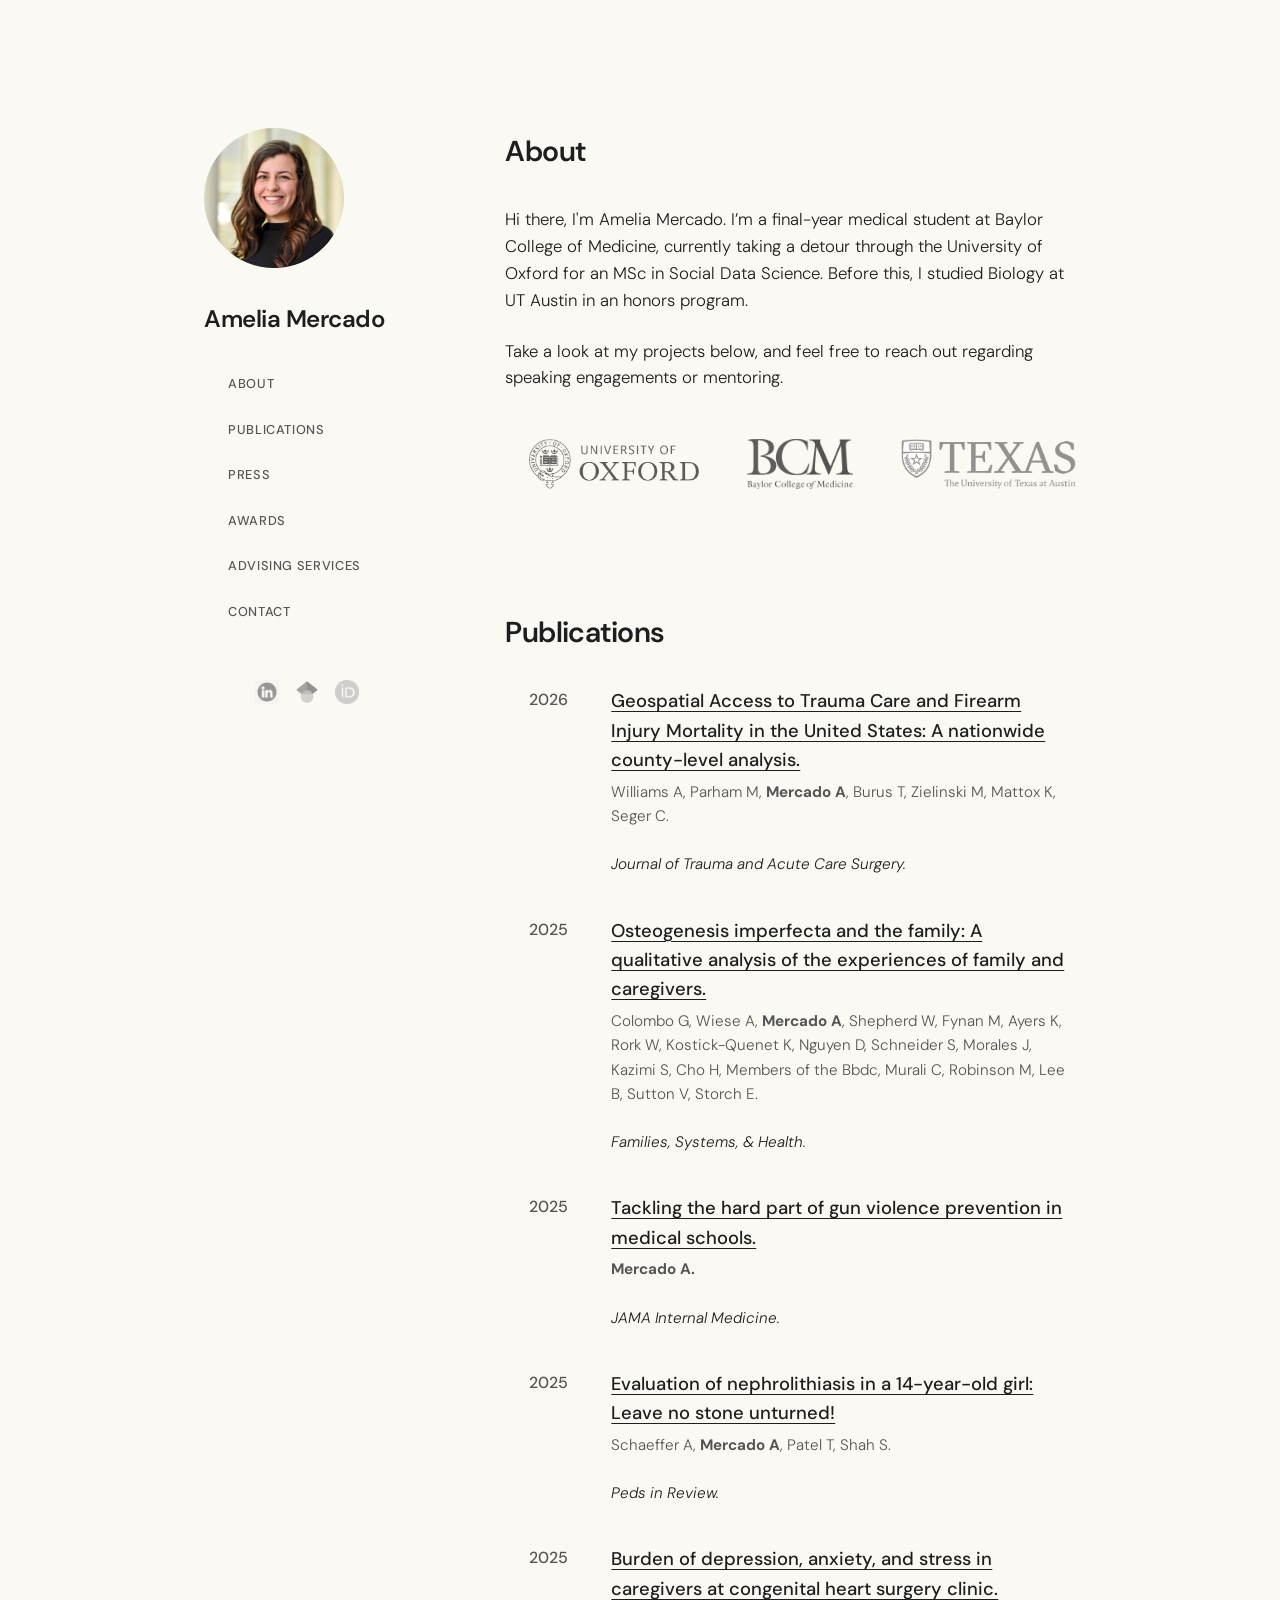
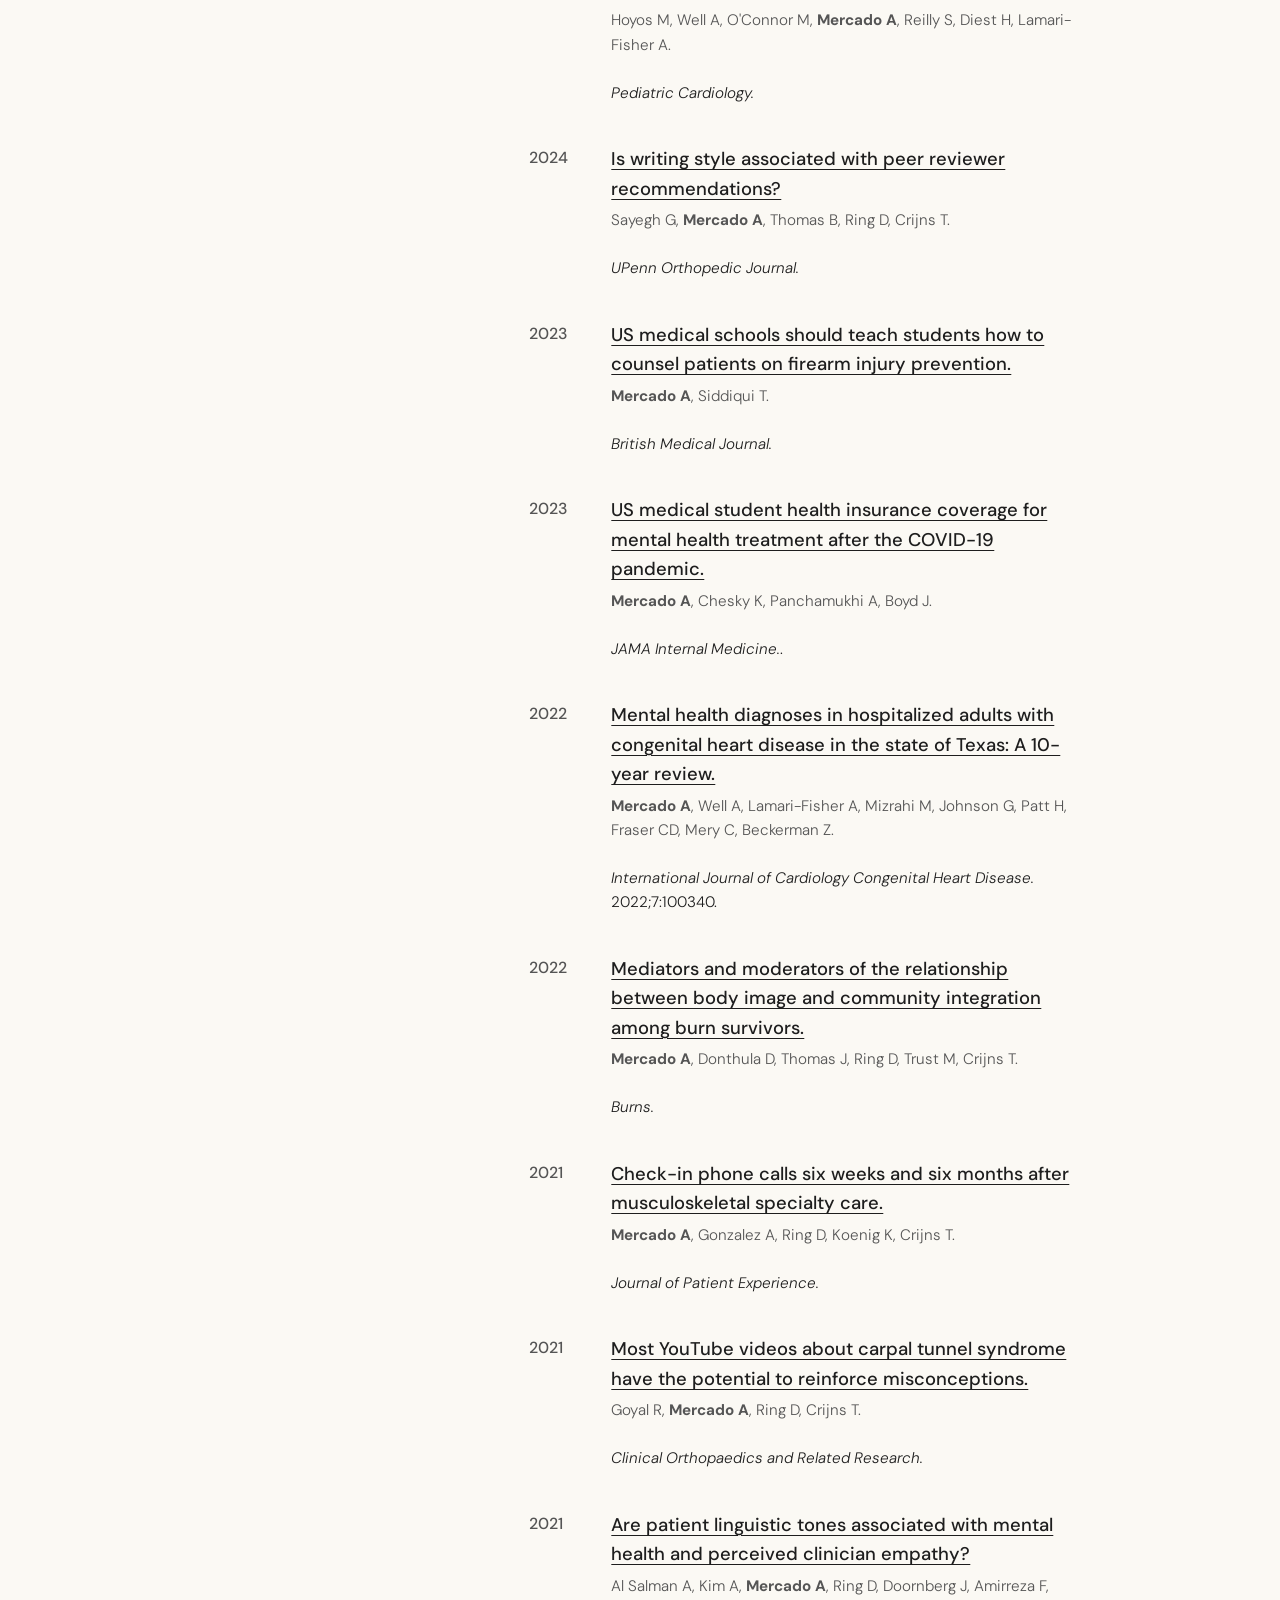
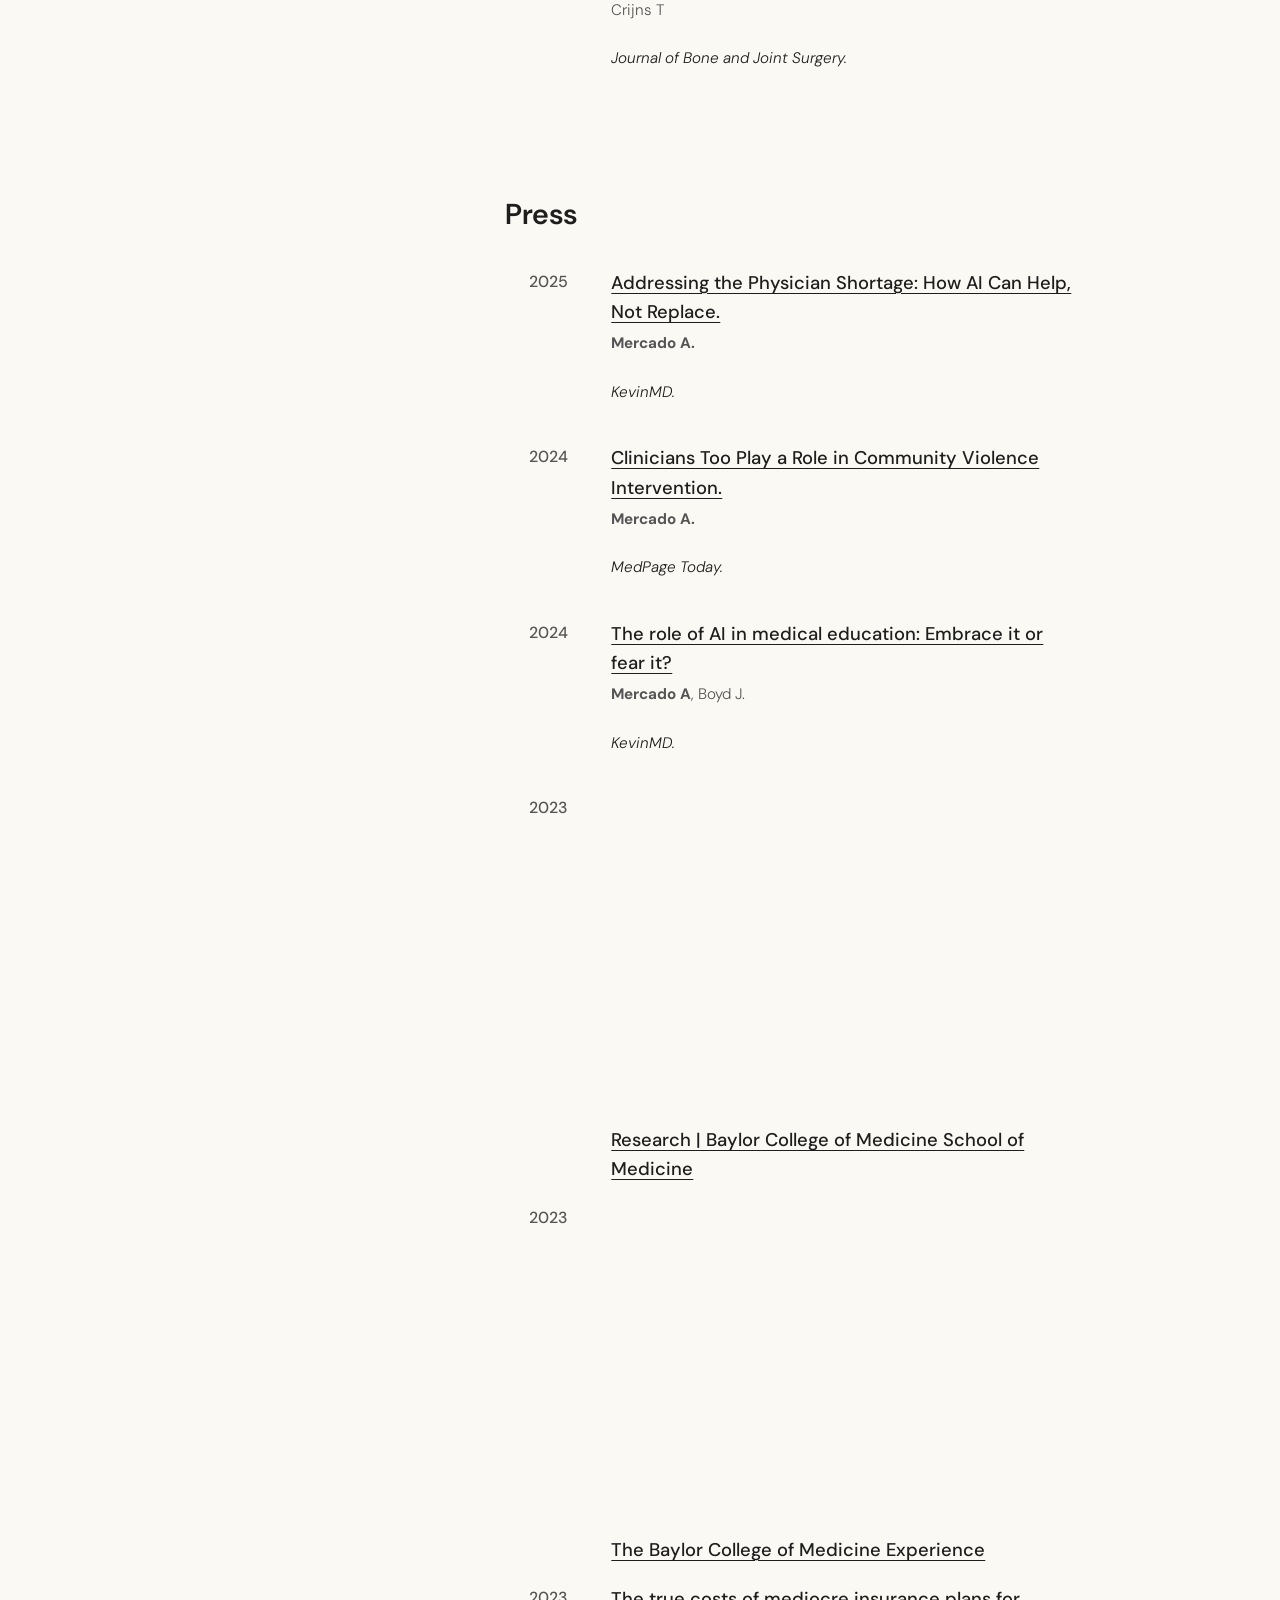
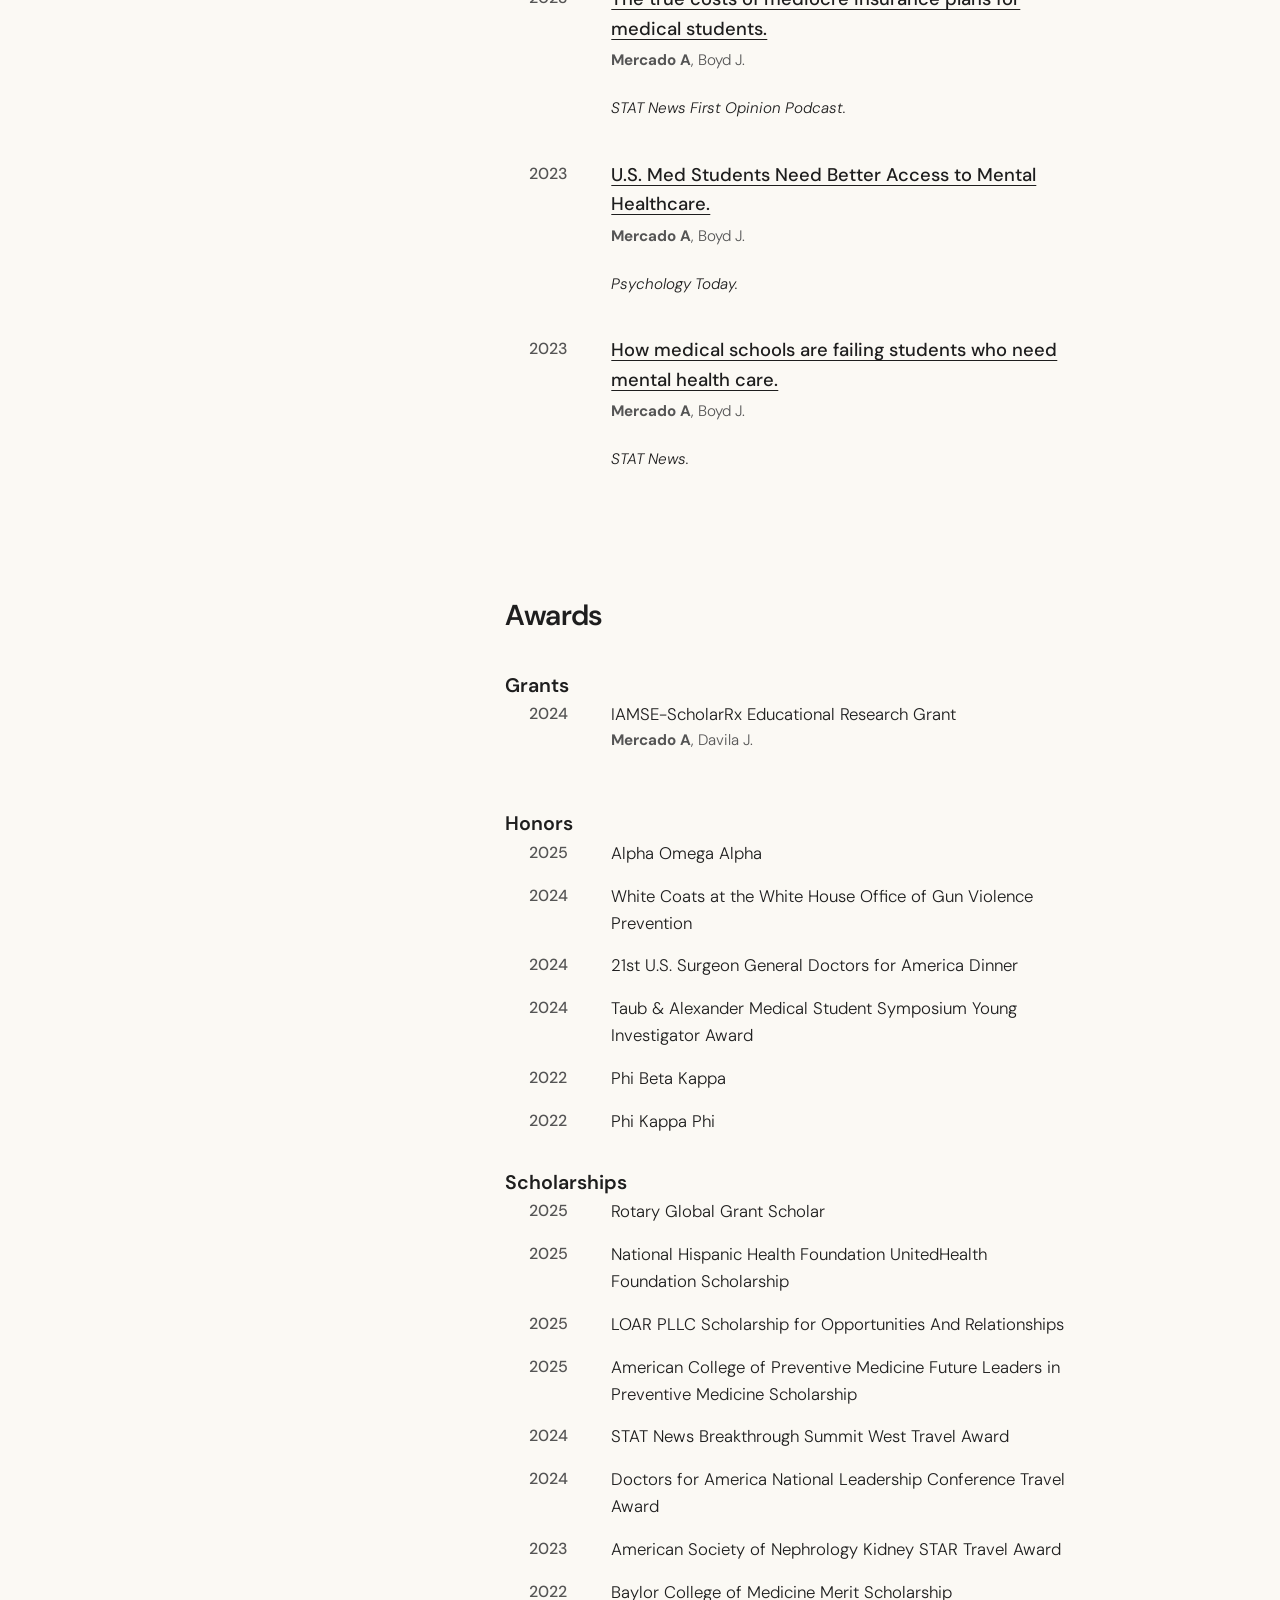
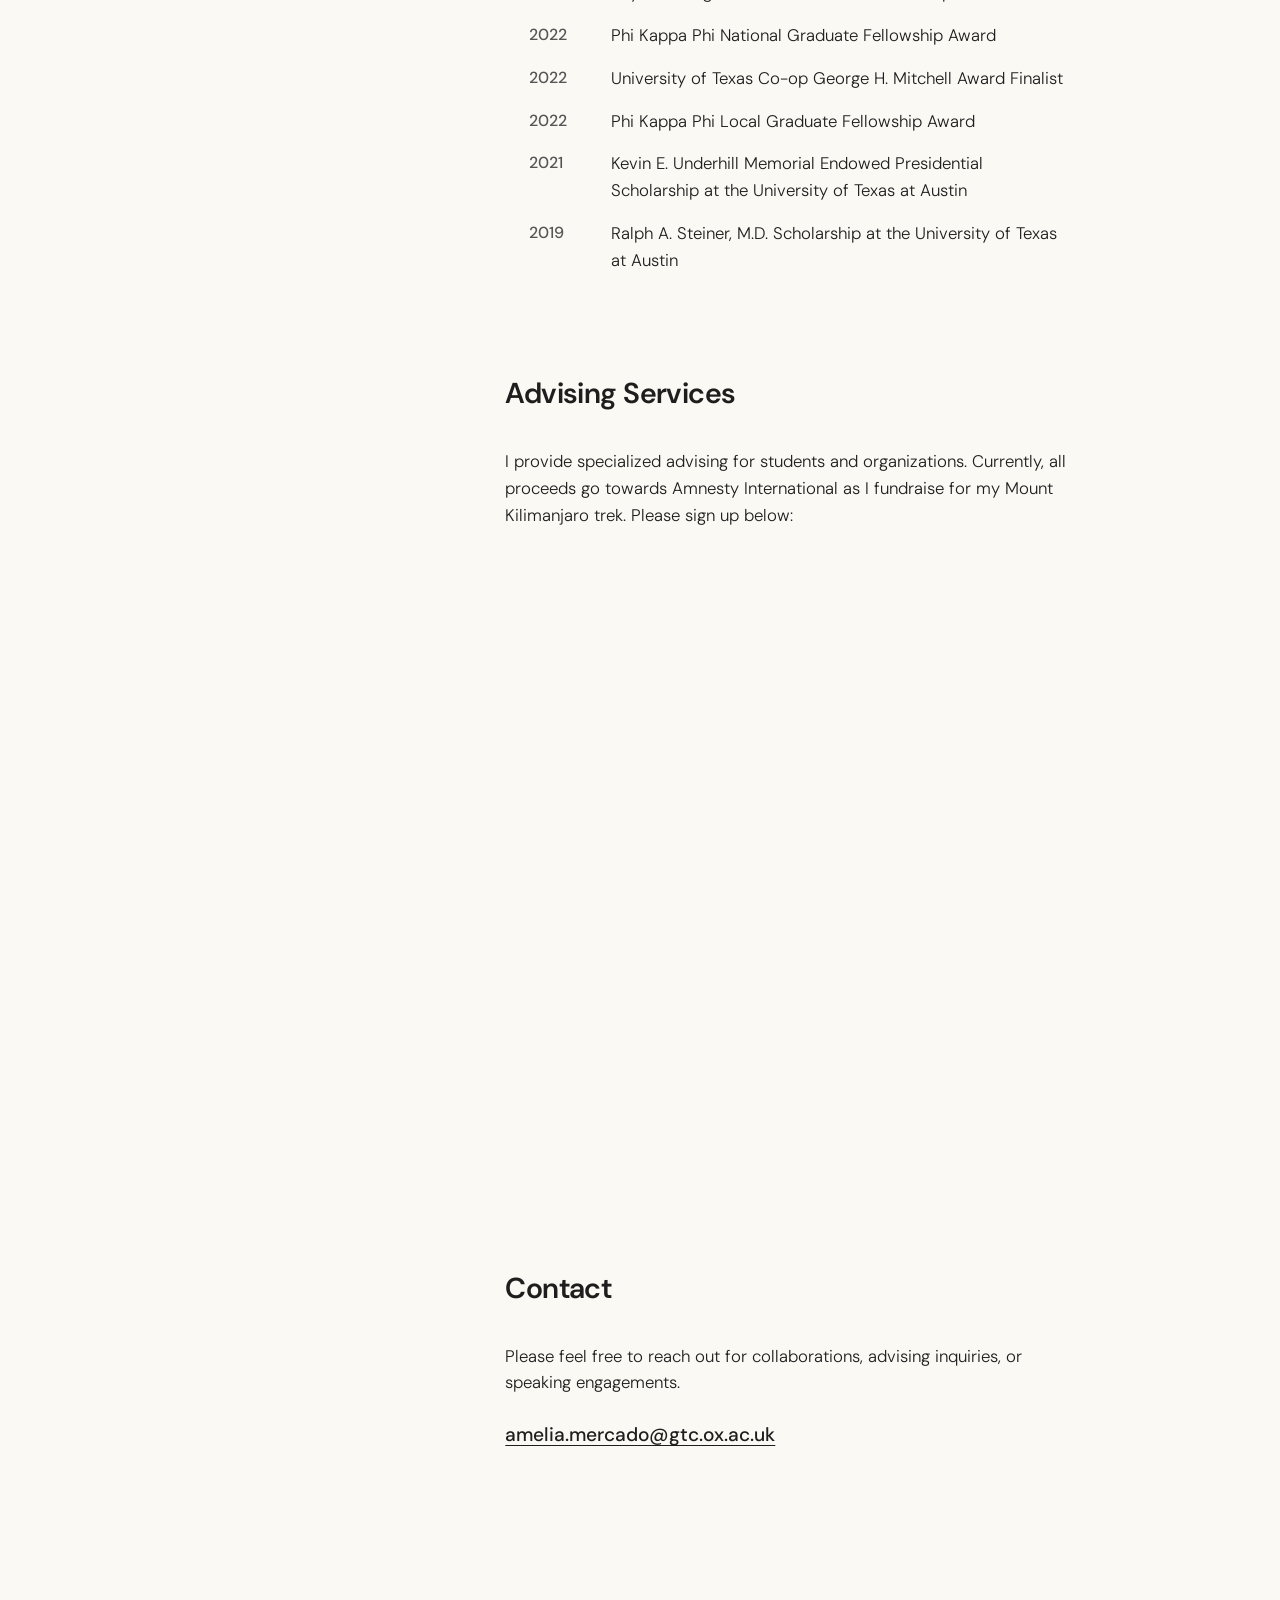
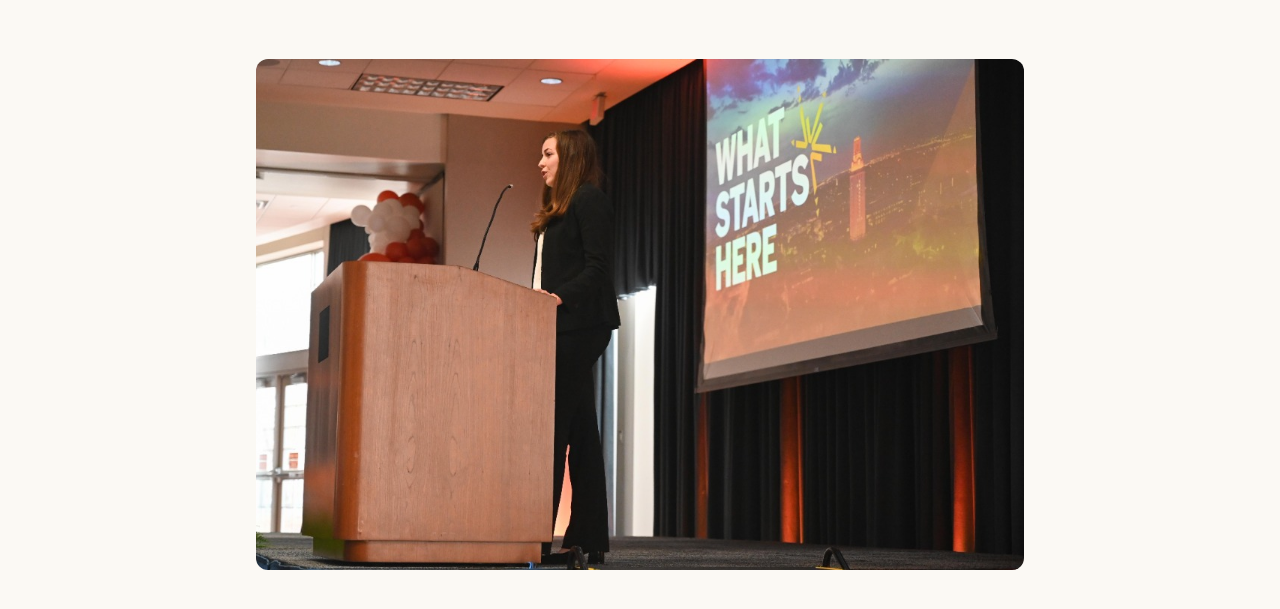
==== index.html @ 601276a4 "Update index.html" ====
<!DOCTYPE html>
<html lang="en">

<head>
    <meta charset="UTF-8">
    <meta name="viewport" content="width=device-width, initial-scale=1.0">
    <meta name="description" content="Amelia Mercado - Personal Website">
    <title>Amelia Mercado</title>
    <link rel="stylesheet" href="styles.css">
    <link
        href="https://fonts.googleapis.com/css2?family=DM+Sans:ital,opsz,wght@0,9..40,100..1000;1,9..40,100..1000&display=swap"
        rel="stylesheet">
</head>

<body>
    <div class="layout">
        <!-- Sidebar Navigation -->
        <header class="sidebar">
            <div class="brand">
                <img src="profile-picture.png" alt="Amelia Mercado" class="profile-pic">
                <h1>Amelia Mercado</h1>
            </div>
            <nav class="nav">
                <ul>
                    <li><a href="#about">About</a></li>
                    <li><a href="#research">Publications</a></li>
                    <li><a href="#press">Press</a></li>
                    <li><a href="#awards">Awards</a></li>
                    <li><a href="#advising">Advising Services</a></li>
                    <li><a href="#contact">Contact</a></li>
                </ul>
            </nav>
            <div class="sidebar-socials" style="margin-top: 2rem; display: flex; gap: 1rem; justify-content: center;">
                <a href="https://www.linkedin.com/in/amelia-mercado/" target="_blank"><img src="linkedin.png"
                        alt="LinkedIn"
                        style="width: 24px; height: 24px; object-fit: contain; filter: grayscale(100%); transition: filter 0.3s; opacity: 0.7;"
                        onmouseover="this.style.filter='grayscale(0%)'; this.style.opacity='1';"
                        onmouseout="this.style.filter='grayscale(100%)'; this.style.opacity='0.7';"></a>
                <a href="https://scholar.google.com/citations?user=tGJgEk4AAAAJ&hl=en" target="_blank"><img
                        src="google_scholar.png" alt="Google Scholar"
                        style="width: 24px; height: 24px; object-fit: contain; filter: grayscale(100%); transition: filter 0.3s; opacity: 0.7;"
                        onmouseover="this.style.filter='grayscale(0%)'; this.style.opacity='1';"
                        onmouseout="this.style.filter='grayscale(100%)'; this.style.opacity='0.7';"></a>
                <a href="https://orcid.org/0000-0002-5948-4068" target="_blank"><img src="orcid.png" alt="ORCID"
                        style="width: 24px; height: 24px; object-fit: contain; filter: grayscale(100%); transition: filter 0.3s; opacity: 0.7;"
                        onmouseover="this.style.filter='grayscale(0%)'; this.style.opacity='1';"
                        onmouseout="this.style.filter='grayscale(100%)'; this.style.opacity='0.7';"></a>
            </div>
        </header>

        <!-- Main Content -->
        <main class="content">
            <section id="about" class="section">
                <h2>About</h2>
                <div class="section-content">
                    <p>Hi there, I'm Amelia Mercado. I’m a final-year medical student at Baylor College of Medicine,
                        currently
                        taking a detour through the University of Oxford for an MSc in Social Data Science. Before this,
                        I studied Biology at UT Austin in an honors program.</p>
                    <p>Take a look at my projects below, and feel free to reach out regarding speaking engagements or
                        mentoring.</p>

                    <ul class="affiliations">
                        <li class="affiliation-item"><img src="new-affil-1.png" alt="Affiliation 1"
                                class="affiliation-logo"></li>
                        <li class="affiliation-item"><img src="new-affil-2.png" alt="Affiliation 2"
                                class="affiliation-logo"></li>
                        <li class="affiliation-item"><img src="new-affil-3.png" alt="Affiliation 3"
                                class="affiliation-logo"></li>
                    </ul>
                </div>
            </section>

            <section id="research" class="section">
                <h2>Publications</h2>
                <div class="section-content">
                    <ul class="item-list">
                        <li>
                            <span class="year">2026</span>
                            <div class="details">
                                <h3><a href="https://doi.org/10.1097/TA.0000000000004876" target="_blank">Geospatial
                                        Access to Trauma Care and Firearm Injury Mortality in the United States: A
                                        nationwide county-level analysis.</a></h3>
                                <p class="authors">Williams A, Parham M, <strong>Mercado A</strong>, Burus T, Zielinski
                                    M, Mattox K, Seger C.</p>
                                <p class="venue"><i>Journal of Trauma and Acute Care Surgery.</i></p>
                            </div>
                        </li>
                        <li>
                            <span class="year">2025</span>
                            <div class="details">
                                <h3><a href="https://doi.org/10.1037/fsh0001004" target="_blank">Osteogenesis imperfecta
                                        and the family: A qualitative analysis of the experiences of family and
                                        caregivers.</a></h3>
                                <p class="authors">Colombo G, Wiese A, <strong>Mercado A</strong>, Shepherd W, Fynan M,
                                    Ayers K, Rork W, Kostick-Quenet K, Nguyen D, Schneider S, Morales J, Kazimi S, Cho
                                    H, Members of the Bbdc, Murali C, Robinson M, Lee B, Sutton V, Storch E.</p>
                                <p class="venue"><i>Families, Systems, & Health.</i></p>
                            </div>
                        </li>

                        <li>
                            <span class="year">2025</span>
                            <div class="details">
                                <h3><a href="https://doi.org/10.1001/jamainternmed.2024.8210" target="_blank">Tackling
                                        the hard part of gun violence prevention in medical schools.</a></h3>
                                <p class="authors"><strong>Mercado A.</strong></p>
                                <p class="venue"><i>JAMA Internal Medicine.</i></p>
                            </div>
                        </li>
                        <li>
                            <span class="year">2025</span>
                            <div class="details">
                                <h3><a href="https://doi.org/10.1542/pir.2023-006240" target="_blank">Evaluation of
                                        nephrolithiasis in a 14-year-old girl: Leave no stone unturned!</a></h3>
                                <p class="authors">Schaeffer A, <strong>Mercado A</strong>, Patel T, Shah S.</p>
                                <p class="venue"><i>Peds in Review.</i></p>
                            </div>
                        </li>
                        <li>
                            <span class="year">2025</span>
                            <div class="details">
                                <h3><a href="https://doi.org/10.1007/s00246-025-03905-6" target="_blank">Burden of
                                        depression, anxiety, and stress in caregivers at congenital heart surgery
                                        clinic.</a></h3>
                                <p class="authors">Hoyos M, Well A, O'Connor M, <strong>Mercado A</strong>, Reilly S,
                                    Diest H, Lamari-Fisher A.</p>
                                <p class="venue"><i>Pediatric Cardiology.</i></p>
                            </div>
                        </li>
                        <li>
                            <span class="year">2024</span>
                            <div class="details">
                                <h3><a href="#" target="_blank">Is writing style associated with peer reviewer
                                        recommendations?</a></h3>
                                <p class="authors">Sayegh G, <strong>Mercado A</strong>, Thomas B, Ring D, Crijns T.</p>
                                <p class="venue"><i>UPenn Orthopedic Journal.</i></p>
                            </div>
                        </li>
                        <li>
                            <span class="year">2023</span>
                            <div class="details">
                                <h3><a href="https://doi.org/10.1136/bmj.p2826" target="_blank">US medical schools
                                        should teach students how to counsel patients on firearm injury prevention.</a>
                                </h3>
                                <p class="authors"><strong>Mercado A</strong>, Siddiqui T.</p>
                                <p class="venue"><i>British Medical Journal.</i></p>
                            </div>
                        </li>
                        <li>
                            <span class="year">2023</span>
                            <div class="details">
                                <h3><a href="https://doi.org/10.1001/jamainternmed.2023.4408" target="_blank">US medical
                                        student health insurance coverage for mental health treatment after the COVID-19
                                        pandemic.</a></h3>
                                <p class="authors"><strong>Mercado A</strong>, Chesky K, Panchamukhi A, Boyd J.</p>
                                <p class="venue"><i>JAMA Internal Medicine.</i>.</p>
                            </div>
                        </li>
                        <li>
                            <span class="year">2022</span>
                            <div class="details">
                                <h3><a href="https://doi.org/10.1016/j.ijcchd.2022.100340" target="_blank">Mental health
                                        diagnoses in hospitalized adults with congenital heart disease in the state of
                                        Texas: A 10-year review.</a></h3>
                                <p class="authors"><strong>Mercado A</strong>, Well A, Lamari-Fisher A, Mizrahi M,
                                    Johnson G, Patt H, Fraser CD, Mery C, Beckerman Z.</p>
                                <p class="venue"><i>International Journal of Cardiology Congenital Heart Disease.</i>
                                    2022;7:100340.</p>
                            </div>
                        </li>
                        <li>
                            <span class="year">2022</span>
                            <div class="details">
                                <h3><a href="https://doi.org/10.1016/j.burns.2021.11.024" target="_blank">Mediators and
                                        moderators of the relationship between body image and community integration
                                        among burn survivors.</a></h3>
                                <p class="authors"><strong>Mercado A</strong>, Donthula D, Thomas J, Ring D, Trust M,
                                    Crijns T.</p>
                                <p class="venue"><i>Burns.</i></p>
                            </div>
                        </li>
                        <li>
                            <span class="year">2021</span>
                            <div class="details">
                                <h3><a href="https://doi.org/10.1177/23743735211038777" target="_blank">Check-in phone
                                        calls six weeks and six months after musculoskeletal specialty care.</a></h3>
                                <p class="authors"><strong>Mercado A</strong>, Gonzalez A, Ring D, Koenig K, Crijns T.
                                </p>
                                <p class="venue"><i>Journal of Patient Experience.</i></p>
                            </div>
                        </li>
                        <li>
                            <span class="year">2021</span>
                            <div class="details">
                                <h3><a href="https://doi.org/10.1097/CORR.0000000000001773" target="_blank">Most YouTube
                                        videos about carpal tunnel syndrome have the potential to reinforce
                                        misconceptions.</a></h3>
                                <p class="authors">Goyal R, <strong>Mercado A</strong>, Ring D, Crijns T.</p>
                                <p class="venue"><i>Clinical Orthopaedics and Related Research.</i></p>
                            </div>
                        </li>
                        <li>
                            <span class="year">2021</span>
                            <div class="details">
                                <h3><a href="https://doi.org/10.2106/JBJS.21.00124" target="_blank">Are patient
                                        linguistic tones associated with mental health and perceived clinician
                                        empathy?</a></h3>
                                <p class="authors">Al Salman A, Kim A, <strong>Mercado A</strong>, Ring D, Doornberg J,
                                    Amirreza F, Crijns T</p>
                                <p class="venue"><i>Journal of Bone and Joint Surgery.</i></p>
                            </div>
                        </li>
                    </ul>
                </div>
            </section>

            <section id="press" class="section">
                <h2>Press</h2>
                <div class="section-content">
                    <ul class="item-list">

                        <li>
                            <span class="year">2025</span>
                            <div class="details">
                                <h3><a href="https://kevinmd.com/2025/05/addressing-the-physician-shortage-how-ai-can-help-not-replace.html"
                                        target="_blank">Addressing the Physician Shortage:
                                        How AI Can Help, Not Replace.</a></h3>
                                <p class="authors"><strong>Mercado A.</strong></p>
                                <p class="venue"><i>KevinMD.</i></p>
                            </div>
                        </li>
                        <li>
                            <span class="year">2024</span>
                            <div class="details">
                                <h3><a href="https://www.medpagetoday.com/opinion/second-opinions/112764"
                                        target="_blank">Clinicians Too Play a Role in
                                        Community Violence Intervention.</a></h3>
                                <p class="authors"><strong>Mercado A.</strong></p>
                                <p class="venue"><i>MedPage Today.</i></p>
                            </div>
                        </li>
                        <li>
                            <span class="year">2024</span>
                            <div class="details">
                                <h3><a href="https://kevinmd.com/2024/04/the-role-of-ai-in-medical-education-embrace-it-or-fear-it.html"
                                        target="_blank">The role of AI in medical
                                        education: Embrace it or fear it?</a></h3>
                                <p class="authors"><strong>Mercado A</strong>, Boyd J.</p>
                                <p class="venue"><i>KevinMD.</i></p>
                            </div>
                        </li>
                        <li>
                            <span class="year">2023</span>
                            <div class="details">
                                <iframe width="560" height="315" src="https://www.youtube.com/embed/5A71wHuVhms"
                                    title="Research | Baylor College of Medicine School of Medicine" frameborder="0"
                                    allow="accelerometer; autoplay; clipboard-write; encrypted-media; gyroscope; picture-in-picture; web-share"
                                    referrerpolicy="strict-origin-when-cross-origin" allowfullscreen
                                    style="border-radius: 8px; margin-bottom: 0.5rem; max-width: 100%;"></iframe>
                                <h3><a href="https://www.youtube.com/watch?v=5A71wHuVhms" target="_blank">Research |
                                        Baylor College of Medicine School of Medicine</a></h3>
                            </div>
                        </li>
                        <li>
                            <span class="year">2023</span>
                            <div class="details">
                                <iframe width="560" height="315" src="https://www.youtube.com/embed/ATFDB3lhhmA"
                                    title="The Baylor College of Medicine Experience" frameborder="0"
                                    allow="accelerometer; autoplay; clipboard-write; encrypted-media; gyroscope; picture-in-picture; web-share"
                                    referrerpolicy="strict-origin-when-cross-origin" allowfullscreen
                                    style="border-radius: 8px; margin-bottom: 0.5rem; max-width: 100%;"></iframe>
                                <h3><a href="https://www.youtube.com/watch?v=ATFDB3lhhmA" target="_blank">The Baylor
                                        College of Medicine Experience</a></h3>
                            </div>
                        </li>
                        <li>
                            <span class="year">2023</span>
                            <div class="details">
                                <h3><a href="https://www.statnews.com/2023/11/15/medical-students-mental-health-insurance-cost-care/"
                                        target="_blank">The true costs of mediocre
                                        insurance plans for medical students.</a></h3>
                                <p class="authors"><strong>Mercado A</strong>, Boyd J.</p>
                                <p class="venue"><i>STAT News First Opinion Podcast.</i>
                                </p>
                            </div>
                        </li>
                        <li>
                            <span class="year">2023</span>
                            <div class="details">
                                <h3><a href="https://www.psychologytoday.com/gb/blog/almost-addicted/202309/us-med-students-need-better-access-to-mental-healthcare"
                                        target="_blank">U.S. Med Students Need
                                        Better Access to Mental Healthcare.</a></h3>
                                <p class="authors"><strong>Mercado A</strong>, Boyd J.</p>
                                <p class="venue"><i>Psychology Today.</i> </p>
                            </div>
                        </li>
                        <li>
                            <span class="year">2023</span>
                            <div class="details">
                                <h3><a href="https://www.statnews.com/2023/09/25/medical-student-insurance-mental-health-care-study/"
                                        target="_blank">How medical schools are failing
                                        students who need mental health care.</a></h3>
                                <p class="authors"><strong>Mercado A</strong>, Boyd J.</p>
                                <p class="venue"><i>STAT News.</i></p>
                            </div>
                        </li>
                    </ul>
                </div>
            </section>

            <section id="awards" class="section">
                <h2>Awards</h2>
                <div class="section-content">

                    <h3>Grants</h3>
                    <ul class="item-list">
                        <li>
                            <span class="year">2024</span>
                            <div class="details">
                                IAMSE-ScholarRx Educational
                                Research Grant
                                <p class="authors"><strong>Mercado A</strong>, Davila J.</p>
                            </div>
                        </li>
                    </ul>

                    <h3 style="margin-top: 2rem;">Honors</h3>
                    <ul class="item-list">
                        <li>
                            <span class="year">2025</span>
                            <div class="details">
                                Alpha Omega Alpha
                            </div>
                        </li>
                        <li>
                            <span class="year">2024</span>
                            <div class="details">
                                White Coats at the White House
                                Office of Gun Violence Prevention
                            </div>
                        </li>
                        <li>
                            <span class="year">2024</span>
                            <div class="details">
                                21st U.S. Surgeon General Doctors
                                for America Dinner
                            </div>
                        </li>
                        <li>
                            <span class="year">2024</span>
                            <div class="details">
                                Taub & Alexander Medical Student
                                Symposium Young Investigator Award
                            </div>
                        </li>
                        <li>
                            <span class="year">2022</span>
                            <div class="details">
                                Phi Beta Kappa
                            </div>
                        </li>
                        <li>
                            <span class="year">2022</span>
                            <div class="details">
                                Phi Kappa Phi
                            </div>
                        </li>
                    </ul>

                    <h3 style="margin-top: 2rem;">Scholarships</h3>
                    <ul class="item-list">
                        <li>
                            <span class="year">2025</span>
                            <div class="details">
                                Rotary Global Grant Scholar
                            </div>
                        </li>
                        <li>
                            <span class="year">2025</span>
                            <div class="details">
                                National Hispanic Health
                                Foundation UnitedHealth Foundation Scholarship
                            </div>
                        </li>
                        <li>
                            <span class="year">2025</span>
                            <div class="details">
                                LOAR PLLC Scholarship for
                                Opportunities And Relationships
                            </div>
                        </li>
                        <li>
                            <span class="year">2025</span>
                            <div class="details">
                                American College of Preventive
                                Medicine Future Leaders in Preventive Medicine Scholarship
                            </div>
                        </li>
                        <li>
                            <span class="year">2024</span>
                            <div class="details">
                                STAT News Breakthrough Summit West
                                Travel Award
                            </div>
                        </li>
                        <li>
                            <span class="year">2024</span>
                            <div class="details">
                                Doctors for America National
                                Leadership Conference Travel Award
                            </div>
                        </li>
                        <li>
                            <span class="year">2023</span>
                            <div class="details">
                                American Society of Nephrology
                                Kidney STAR Travel Award
                            </div>
                        </li>
                        <li>
                            <span class="year">2022</span>
                            <div class="details">
                                Baylor College of Medicine Merit
                                Scholarship
                            </div>
                        </li>
                        <li>
                            <span class="year">2022</span>
                            <div class="details">
                                Phi Kappa Phi National Graduate
                                Fellowship Award</h3>
                            </div>
                        </li>
                        <li>
                            <span class="year">2022</span>
                            <div class="details">
                                University of Texas Co-op George
                                H. Mitchell Award Finalist
                            </div>
                        </li>
                        <li>
                            <span class="year">2022</span>
                            <div class="details">
                                Phi Kappa Phi Local Graduate
                                Fellowship Award
                            </div>
                        </li>
                        <li>
                            <span class="year">2021</span>
                            <div class="details">
                                Kevin E. Underhill Memorial
                                Endowed Presidential Scholarship at the University of Texas at Austin
                            </div>
                        </li>
                        <li>
                            <span class="year">2019</span>
                            <div class="details">
                                Ralph A. Steiner, M.D. Scholarship
                                at the University of Texas at Austin
                            </div>
                        </li>
                    </ul>
                </div>
            </section>



            <section id="advising" class="section">
                <h2>Advising Services</h2>
                <div class="section-content">
                    <p>I provide specialized advising for students and organizations. Currently, all proceeds go towards
                        Amnesty International as I fundraise for my Mount Kilimanjaro trek. Please sign up below:</p>
                    <div style="margin-top: 2rem;">
                        <!-- Google Calendar Appointment Scheduling begin -->
                        <iframe
                            src="https://calendar.google.com/calendar/appointments/AcZssZ3ItBJVzIt7DVYxZplJETGeRwi6XYQJS5mSHyY=?gv=true"
                            style="border: 0; border-radius: 8px;" width="100%" height="600" frameborder="0"></iframe>
                        <!-- end Google Calendar Appointment Scheduling -->
                    </div>
                </div>
            </section>

            <section id="contact" class="section">
                <h2>Contact</h2>
                <div class="section-content">
                    <p>Please feel free to reach out for collaborations, advising inquiries, or speaking engagements.
                    </p>
                    <p><a href="mailto:amelia.mercado@gtc.ox.ac.uk." class="email-link">amelia.mercado@gtc.ox.ac.uk</a>
                    </p>
                </div>
    </div>
    </section>

    <div style="text-align: center; margin-top: 3rem; margin-bottom: 2rem;">
        <img src="speaking.jpg" alt="Amelia Mercado speaking"
            style="max-width: 60%; border-radius: 12px; height: auto;">
    </div>
    </main>
    </div>
</body>

</html>
---- styles.css ----
:root {
    --bg-color: #fbf9f4;
    /* light cream */
    --text-primary: #1e1e1e;
    /* dark text */
    --text-secondary: #555555;
    --accent: #5e6b54;
    --border: #e3dec9;
}

* {
    margin: 0;
    padding: 0;
    box-sizing: border-box;
}

html {
    scroll-behavior: smooth;
}

body {
    background-color: var(--bg-color);
    color: var(--text-primary);
    font-family: 'DM Sans', -apple-system, BlinkMacSystemFont, "Segoe UI", Helvetica, Arial, sans-serif;
    line-height: 1.6;
    font-size: 16px;
    -webkit-font-smoothing: antialiased;
}

h1,
h2,
h3,
h4 {
    font-family: 'DM Sans', sans-serif;
    font-weight: 600;
}

a {
    color: var(--text-primary);
    text-decoration: none;
    transition: color 0.2s ease;
}

a:hover {
    color: var(--accent);
}

.layout {
    display: flex;
    max-width: 1000px;
    margin: 0 auto;
    padding: 0 5%;
}

.sidebar {
    width: 250px;
    padding: 8rem 2rem 4rem 0;
    position: sticky;
    top: 0;
    height: 100vh;
    display: flex;
    flex-direction: column;
}

.profile-pic {
    width: 140px;
    height: 140px;
    border-radius: 50%;
    object-fit: cover;
    margin-bottom: 1.5rem;
    background-color: var(--border);
    /* Placeholder background */
}

.brand h1 {
    font-size: 1.5rem;
    margin-bottom: 2rem;
    letter-spacing: -0.02em;
}

.nav ul {
    list-style: none;
    display: flex;
    flex-direction: column;
    gap: 1.25rem;
}

.nav a {
    font-size: 0.95rem;
    color: var(--text-secondary);
    position: relative;
    text-transform: uppercase;
    letter-spacing: 0.05em;
    font-family: 'DM Sans', sans-serif;
    font-size: 0.8rem;
    font-weight: 500;
}

.nav a:hover,
.nav a.active {
    color: var(--text-primary);
}

.content {
    flex: 1;
    padding: 8rem 0 4rem 4rem;
}

.section {
    margin-bottom: 6rem;
}

.section h2 {
    font-size: 1.8rem;
    margin-bottom: 2rem;
    letter-spacing: -0.02em;
}

.section-content {
    font-size: 1.05rem;
    color: var(--text-primary);
    font-weight: 300;
}

.section-content p {
    margin-bottom: 1.5rem;
}

.affiliations {
    display: flex;
    gap: 3rem;
    margin-top: 3rem;
    align-items: center;
    overflow-x: auto;
    scroll-behavior: smooth;
    overscroll-behavior-inline: contain;
    scroll-snap-type: inline mandatory;
    padding-bottom: 1.5rem;
    list-style: none;
    /* In case any items are li */
    scrollbar-width: thin;
}

.affiliations::-webkit-scrollbar {
    height: 8px;
}

.affiliations::-webkit-scrollbar-track {
    background: transparent;
}

.affiliations::-webkit-scrollbar-thumb {
    background: var(--border);
    border-radius: 4px;
}

.affiliation-item {
    scroll-snap-align: start;
    flex: 0 0 auto;
    display: flex;
    justify-content: center;
}

.affiliation-logo {
    max-height: 50px;
    width: auto;
    object-fit: contain;
    opacity: 0.7;
    filter: grayscale(100%);
    transition: all 0.3s ease;
    border-radius: 4px;
    /* slightly less rounded out effect */
}

.affiliation-logo:hover {
    opacity: 1;
    filter: grayscale(0%);
}

.item-list {
    list-style: none;
}

.item-list li {
    display: flex;
    margin-bottom: 1rem;
    gap: 2rem;
}

#honors .item-list li {
    margin-bottom: 0.25rem;
}

.year {
    color: var(--text-secondary);
    font-size: 1rem;
    min-width: 50px;
    font-weight: 500;
}

.details h3 {
    font-size: 1.15rem;
    margin-bottom: 0.25rem;
    font-family: 'DM Sans', sans-serif;
    font-weight: 500;
}

#honors .year {
    font-weight: 300 !important;
    font-size: 0.85rem !important;
}

#honors p.authors,
#honors p.venue {
    font-weight: 300 !important;
    font-size: 0.85rem !important;
}

.details h3 a {
    text-decoration: underline;
    text-decoration-thickness: 1px;
    text-underline-offset: 4px;
}

.authors {
    color: var(--text-secondary);
    font-size: 0.95rem;
    margin-bottom: 0.25rem;
}

.venue {
    font-size: 0.95rem;
    margin-bottom: 0.5rem;
}

.venue i {
    font-style: italic;
}

.links {
    display: flex;
    gap: 1rem;
    font-size: 0.85rem;
    margin-top: 0.5rem;
}

.links a {
    border: 1px solid var(--border);
    padding: 0.2rem 0.6rem;
    border-radius: 4px;
    transition: all 0.2s;
}

.links a:hover {
    background-color: var(--text-primary);
    color: var(--bg-color);
}

.course {
    margin-bottom: 2rem;
}

.course h3 {
    font-size: 1.1rem;
    margin-bottom: 0.5rem;
    font-family: 'DM Sans', sans-serif;
    font-weight: 500;
}

ul {
    margin-left: 1.5rem;
    margin-bottom: 1.5rem;
}

.email-link {
    font-size: 1.2rem;
    font-family: 'DM Sans', sans-serif;
    text-decoration: underline;
    text-underline-offset: 4px;
    font-weight: 500;
}

.social-links {
    display: flex;
    gap: 1.5rem;
    margin-top: 2rem;
}

.social-links a {
    font-weight: 500;
    text-transform: uppercase;
    letter-spacing: 0.05em;
    font-size: 0.8rem;
    text-decoration: underline;
    text-underline-offset: 4px;
}

@media (max-width: 768px) {
    .layout {
        flex-direction: column;
        padding: 0 2rem;
    }

    .sidebar {
        width: 100%;
        height: auto;
        position: static;
        padding: 4rem 0 2rem 0;
    }

    .nav ul {
        flex-direction: row;
        flex-wrap: wrap;
        gap: 1.5rem;
    }

    .content {
        padding: 2rem 0;
    }

    .item-list li {
        flex-direction: column;
        gap: 0.5rem;
    }
}
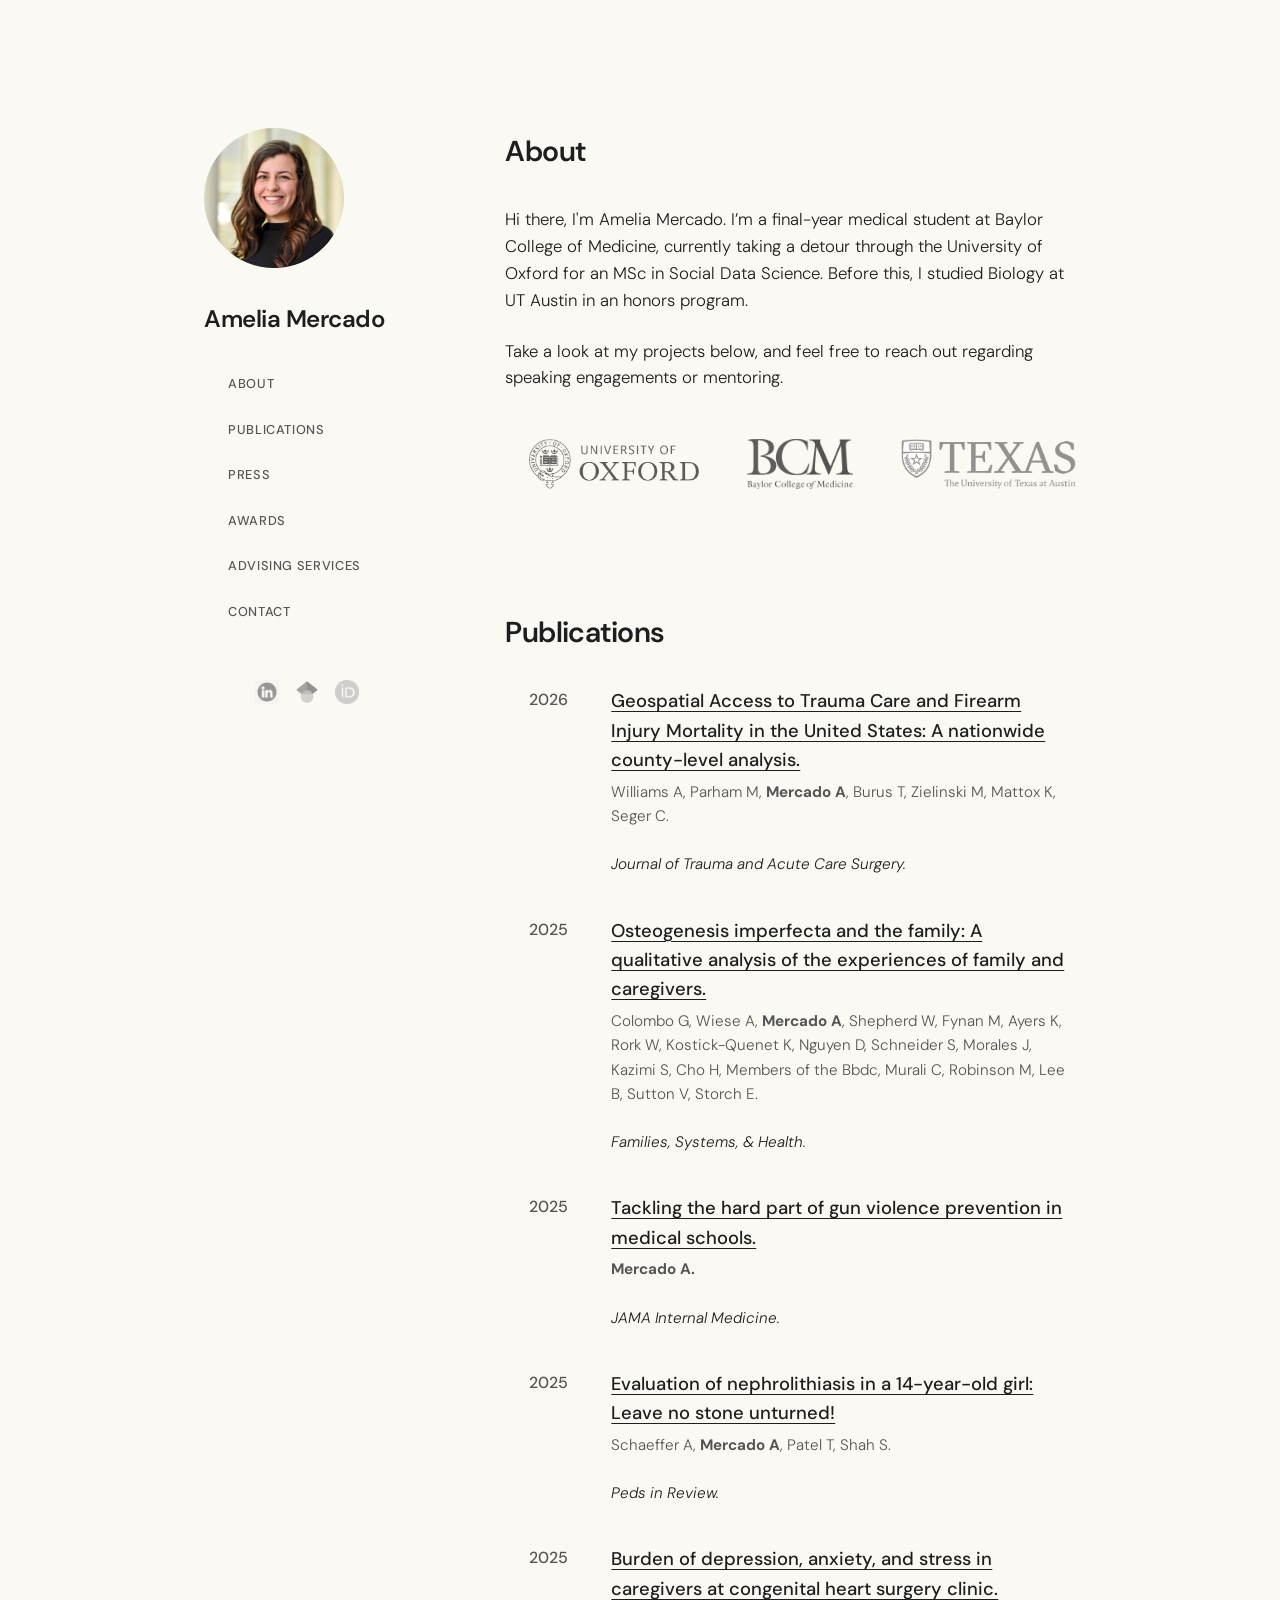
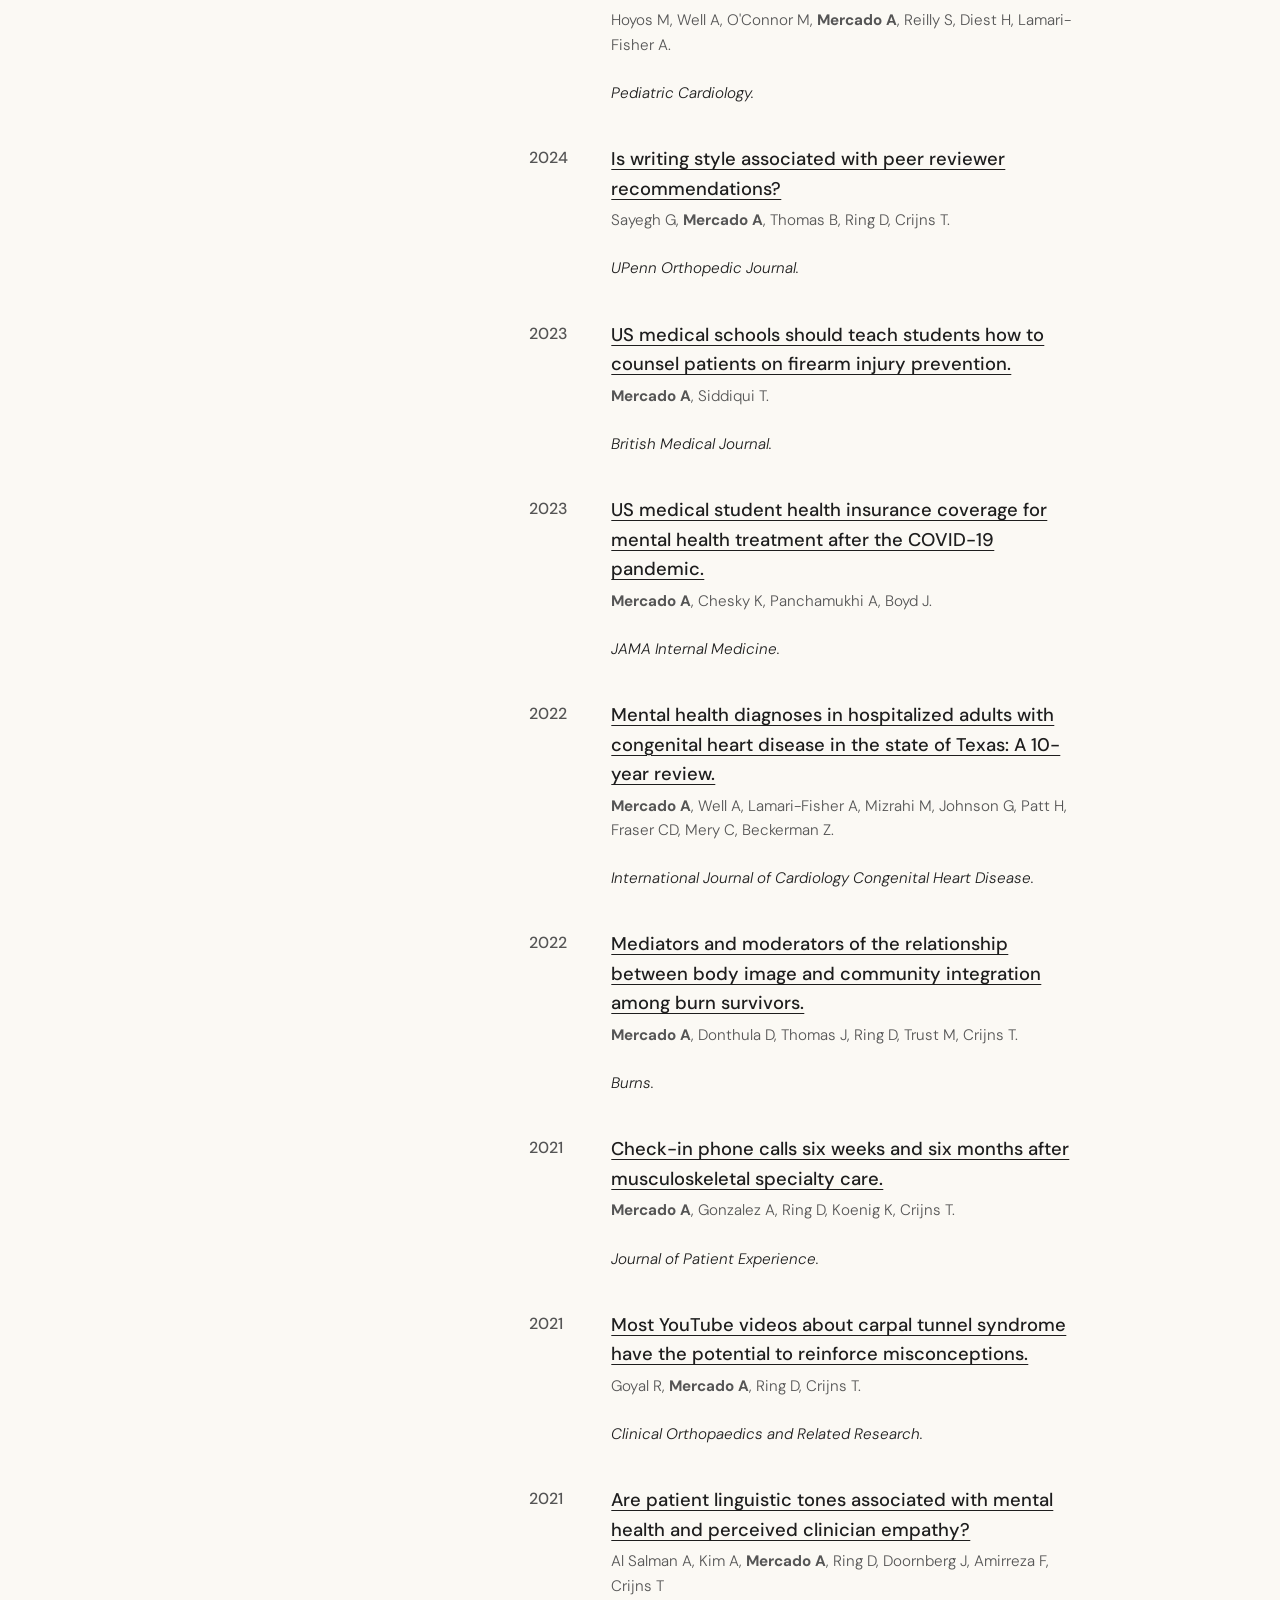
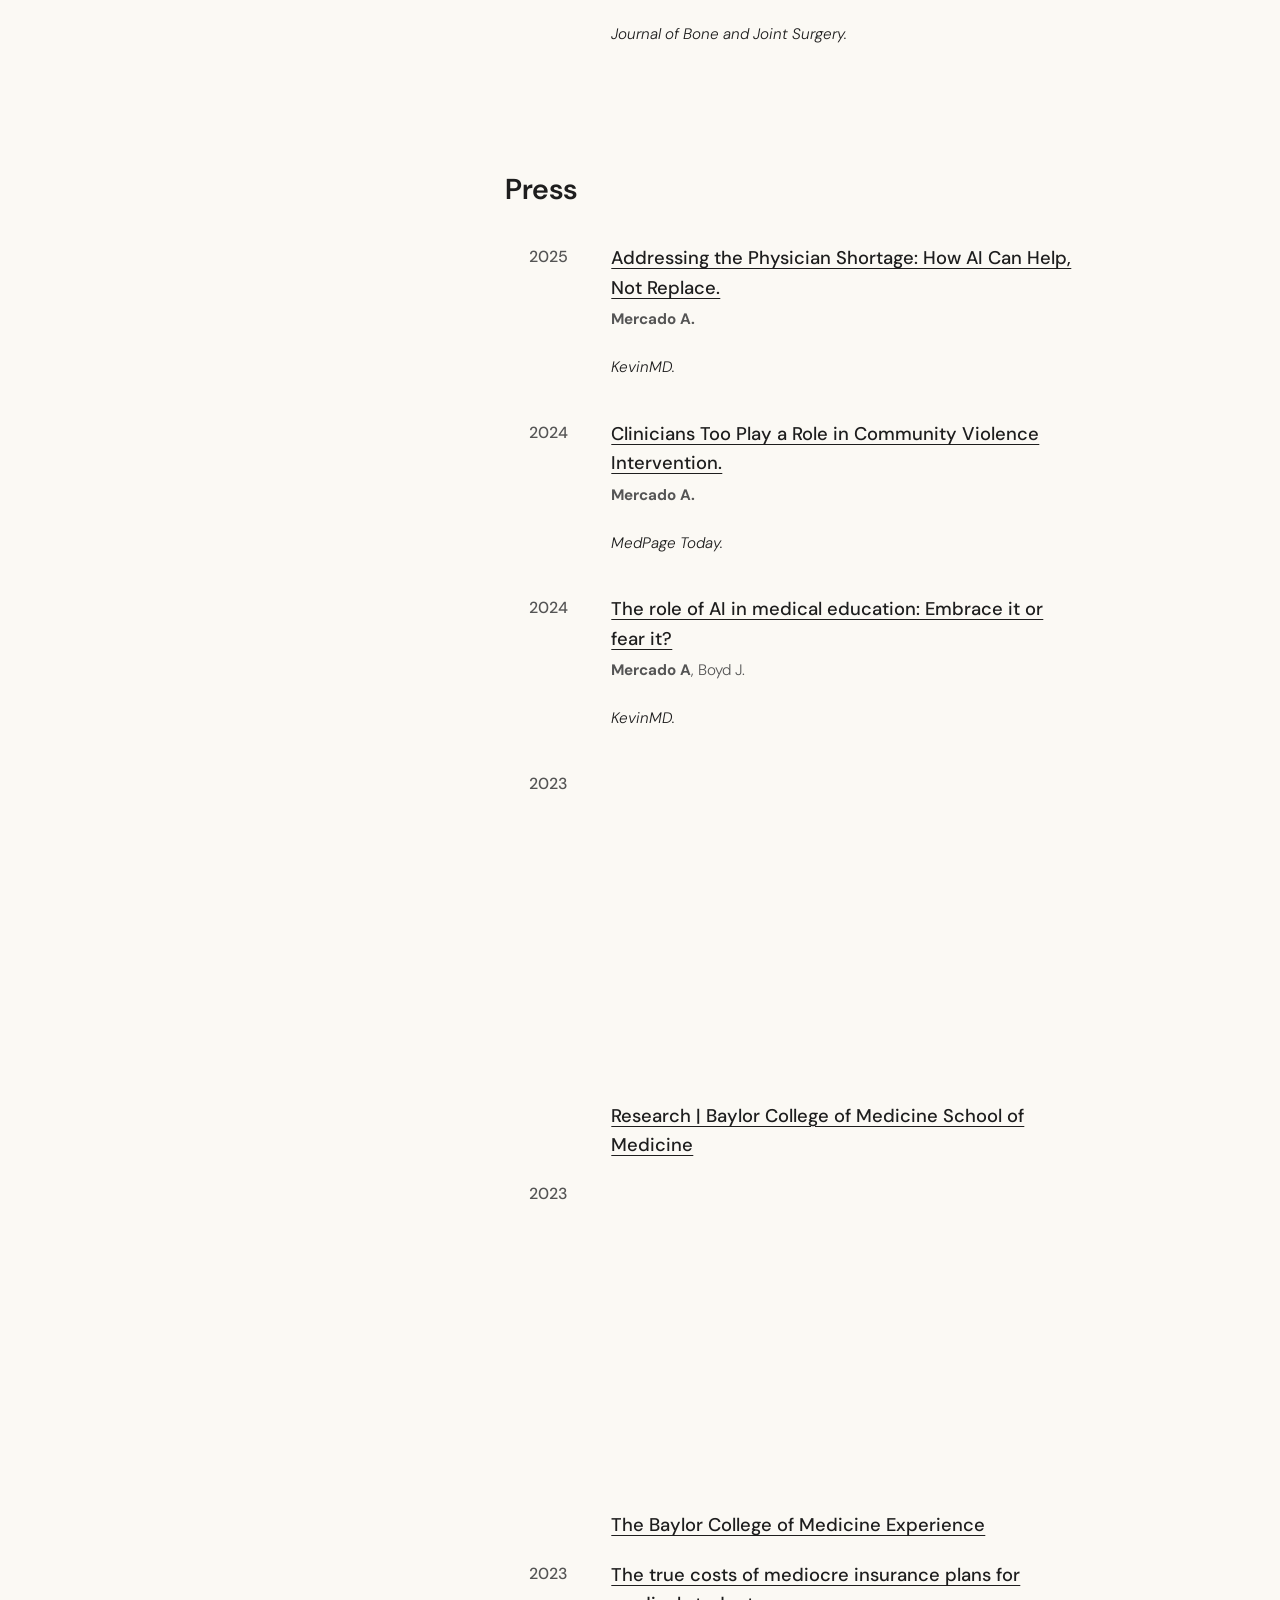
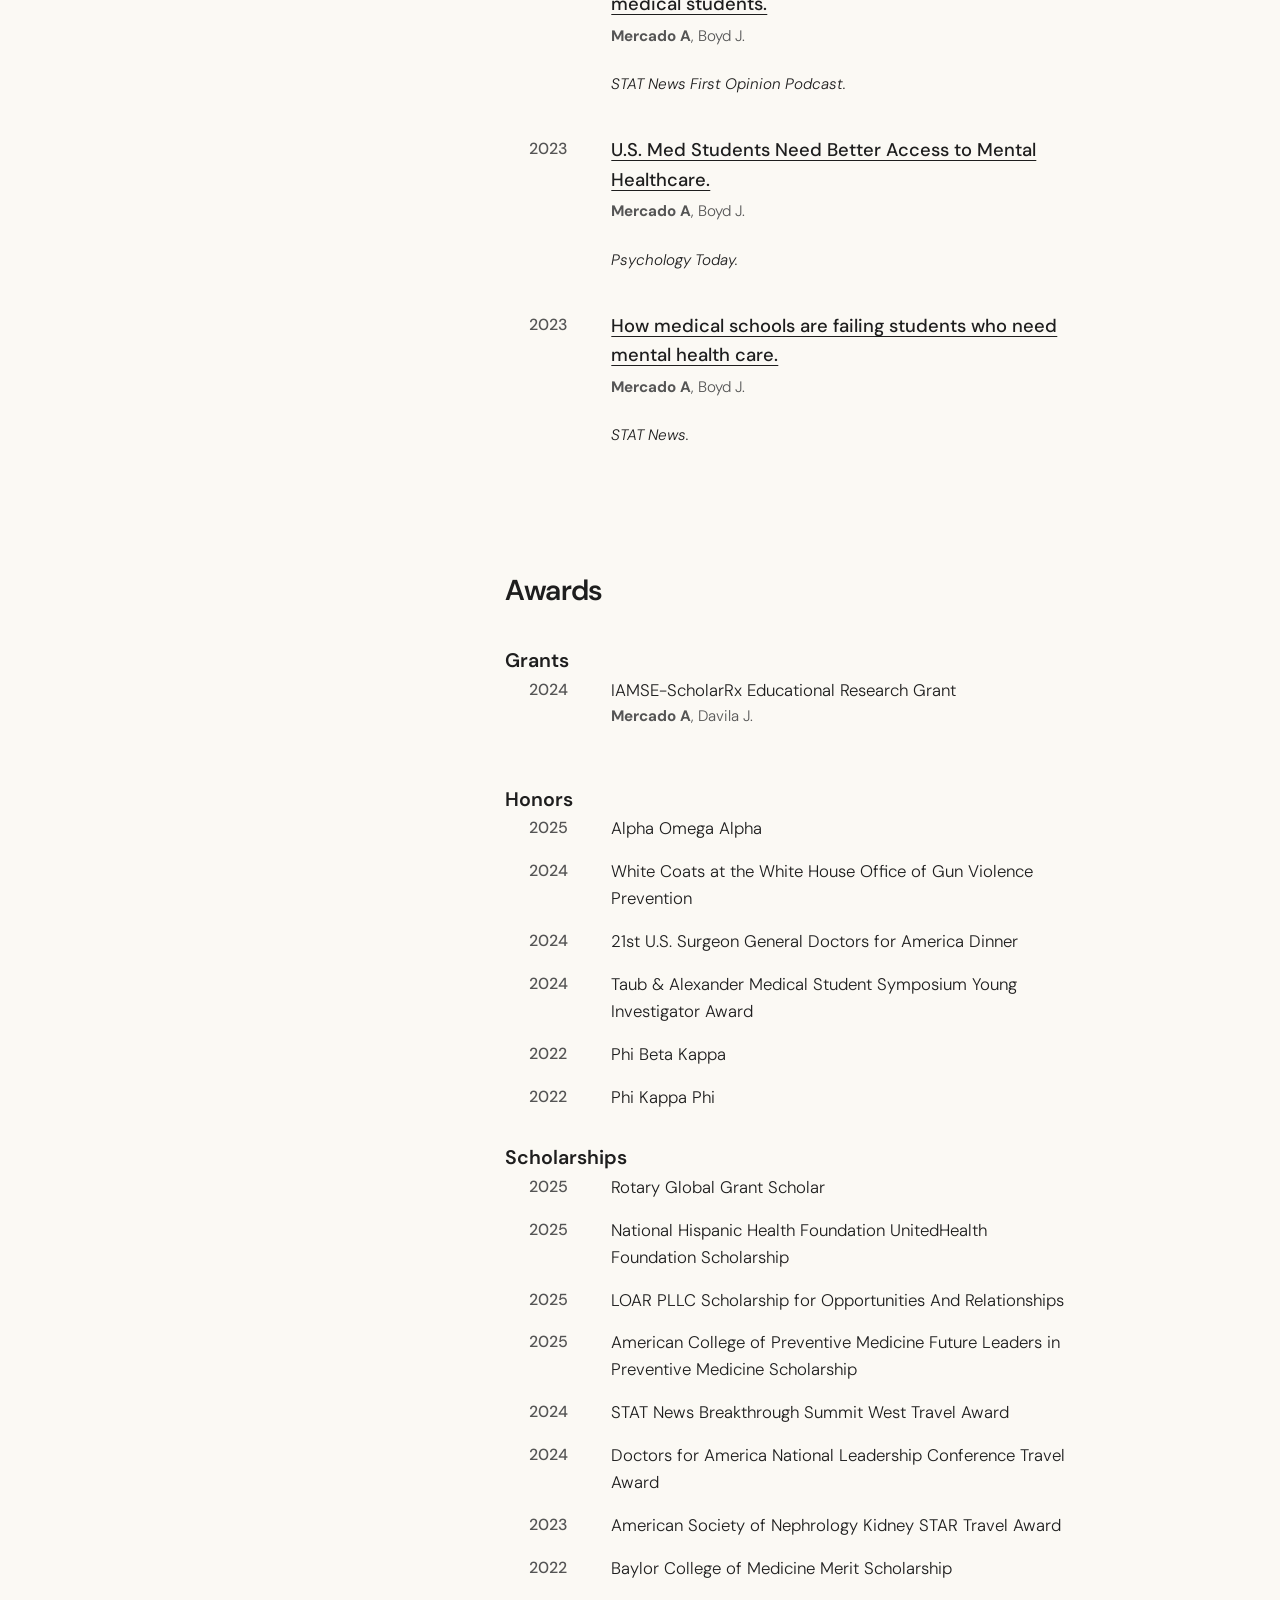
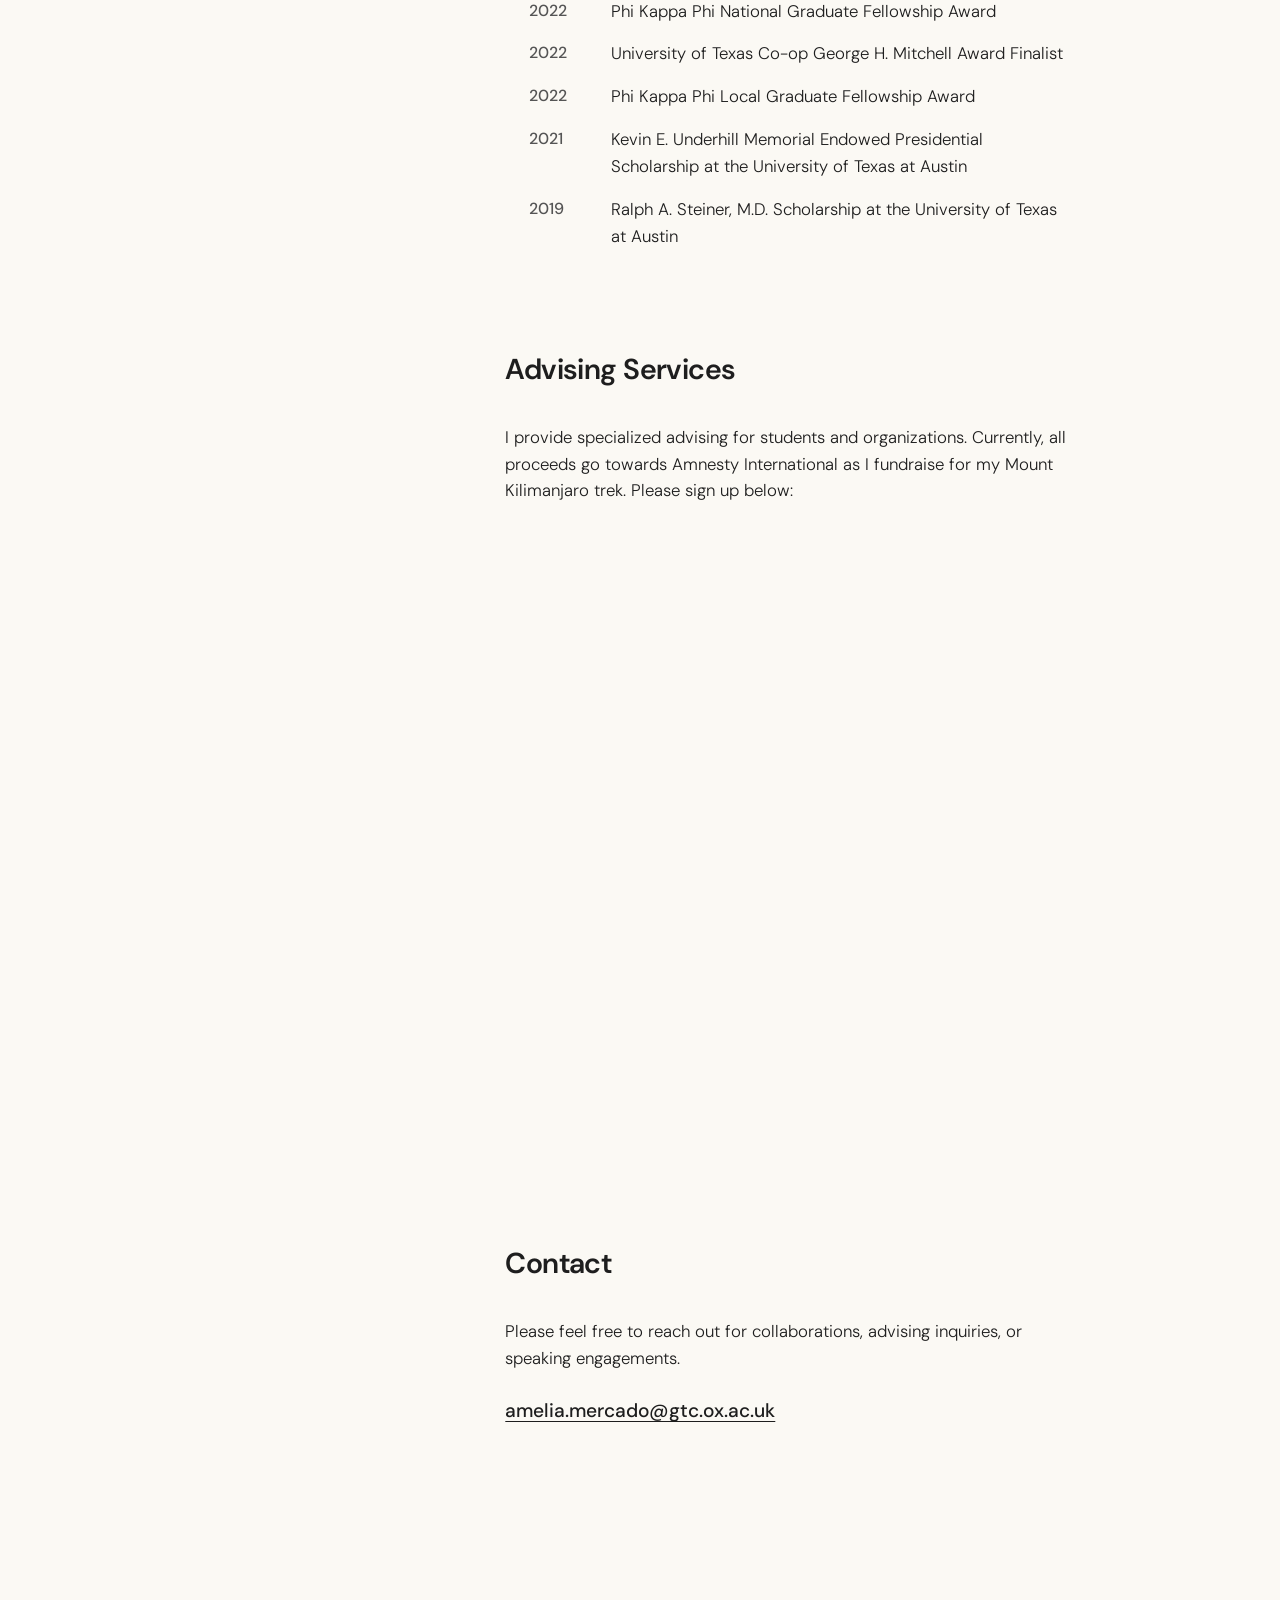
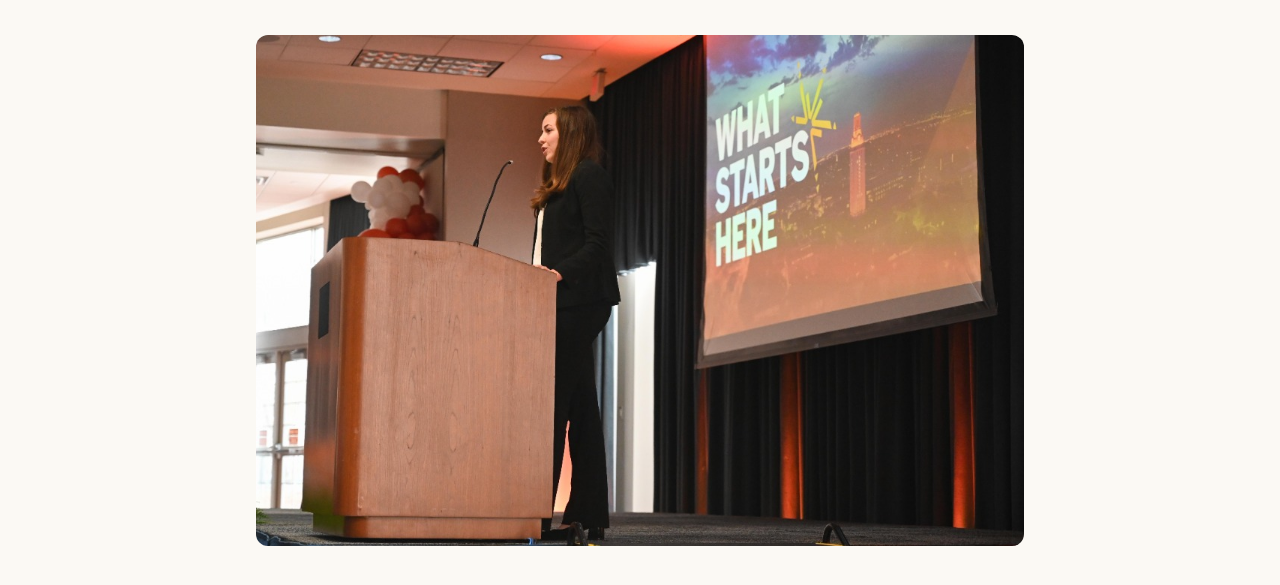
==== commit 02cc0dd9: "Update index.html" ====
--- a/index.html
+++ b/index.html
@@ -154,7 +154,7 @@
                                         student health insurance coverage for mental health treatment after the COVID-19
                                         pandemic.</a></h3>
                                 <p class="authors"><strong>Mercado A</strong>, Chesky K, Panchamukhi A, Boyd J.</p>
-                                <p class="venue"><i>JAMA Internal Medicine.</i>.</p>
+                                <p class="venue"><i>JAMA Internal Medicine.</i></p>
                             </div>
                         </li>
                         <li>
@@ -165,8 +165,7 @@
                                         Texas: A 10-year review.</a></h3>
                                 <p class="authors"><strong>Mercado A</strong>, Well A, Lamari-Fisher A, Mizrahi M,
                                     Johnson G, Patt H, Fraser CD, Mery C, Beckerman Z.</p>
-                                <p class="venue"><i>International Journal of Cardiology Congenital Heart Disease.</i>
-                                    2022;7:100340.</p>
+                                <p class="venue"><i>International Journal of Cardiology Congenital Heart Disease.</i></p>
                             </div>
                         </li>
                         <li>
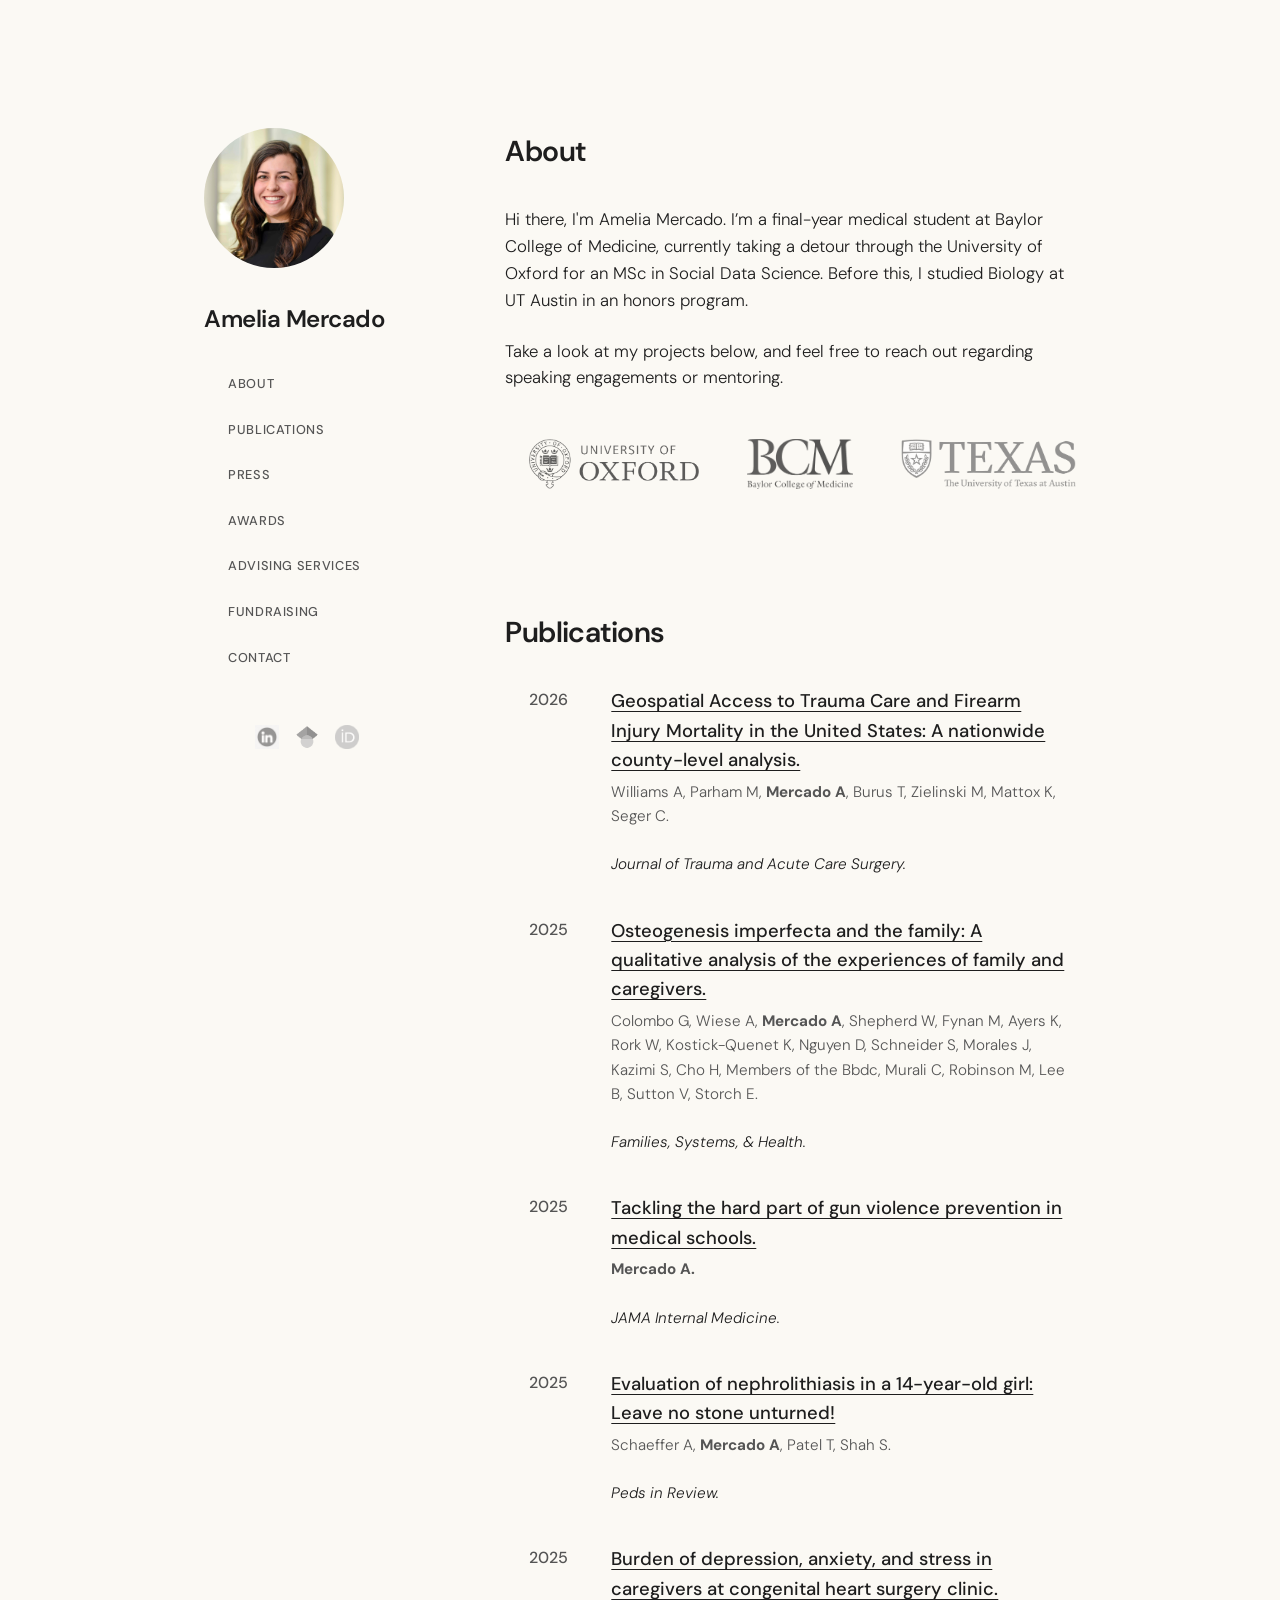
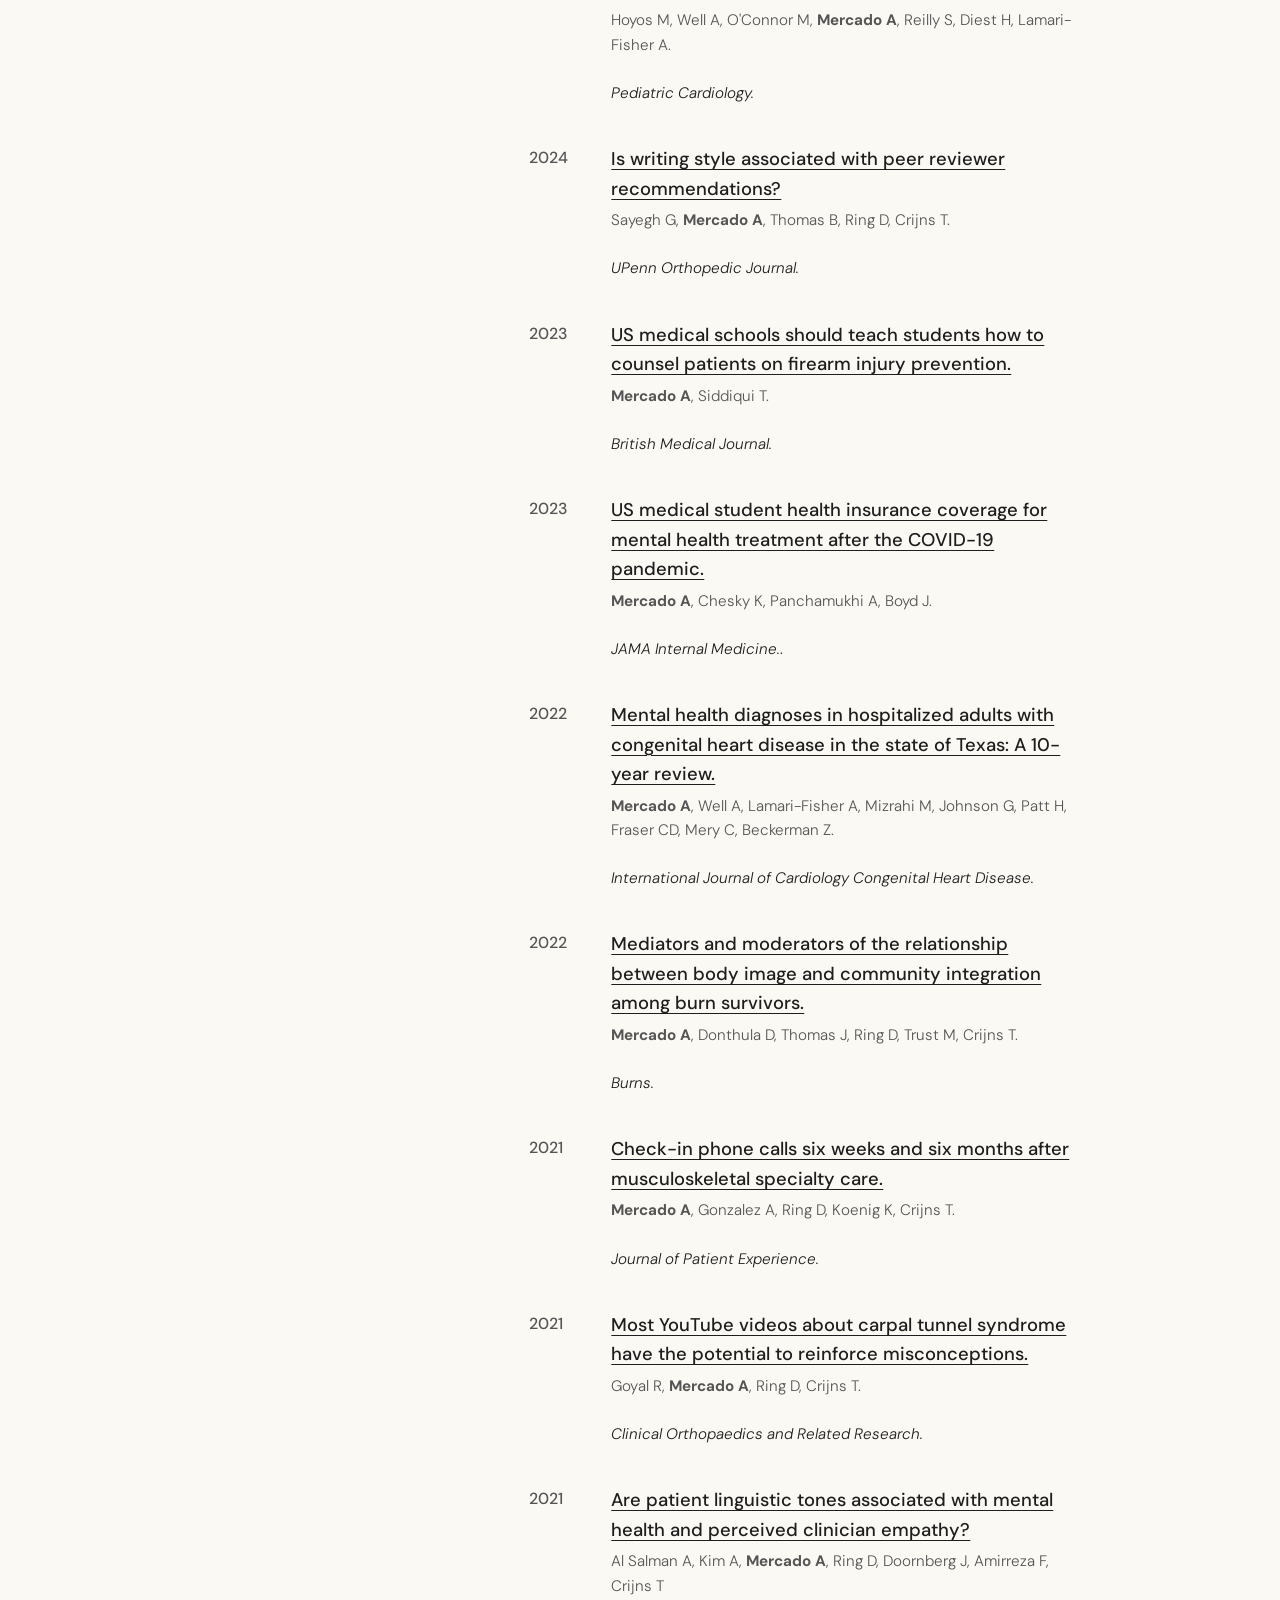
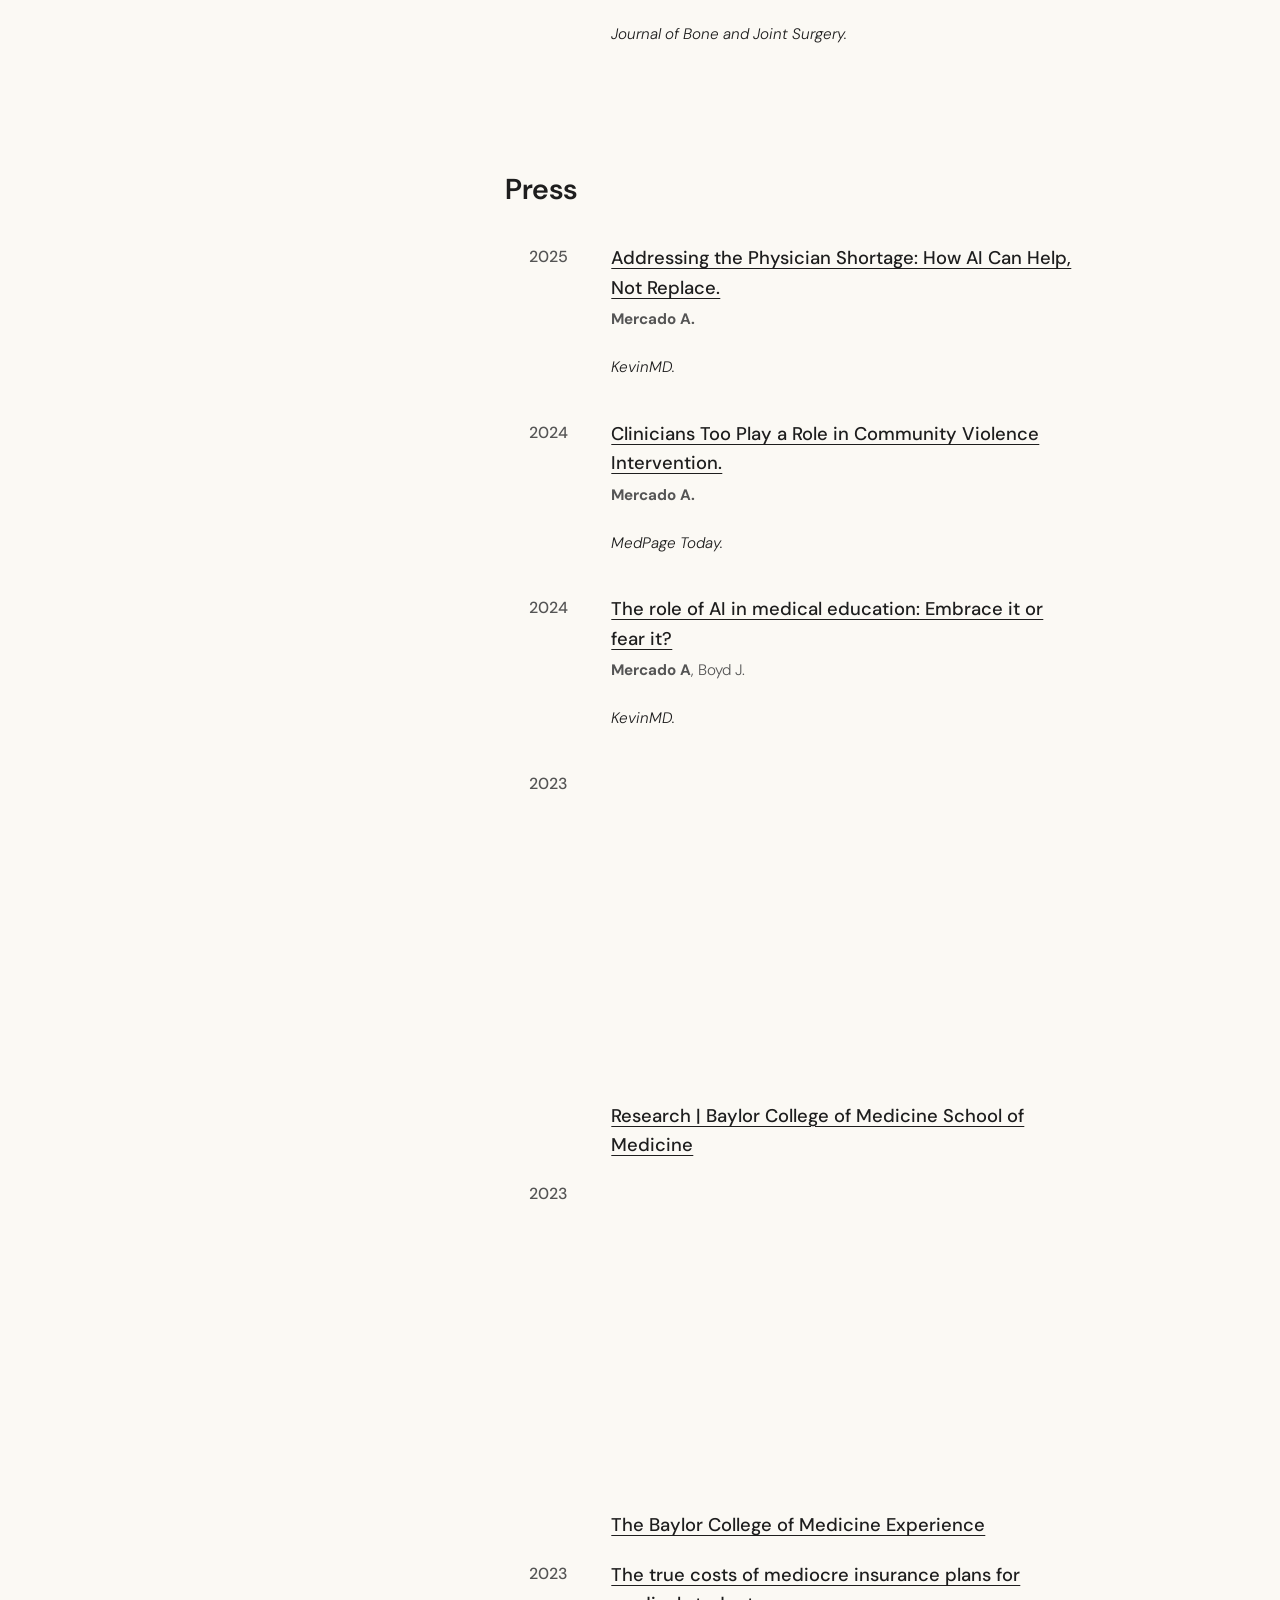
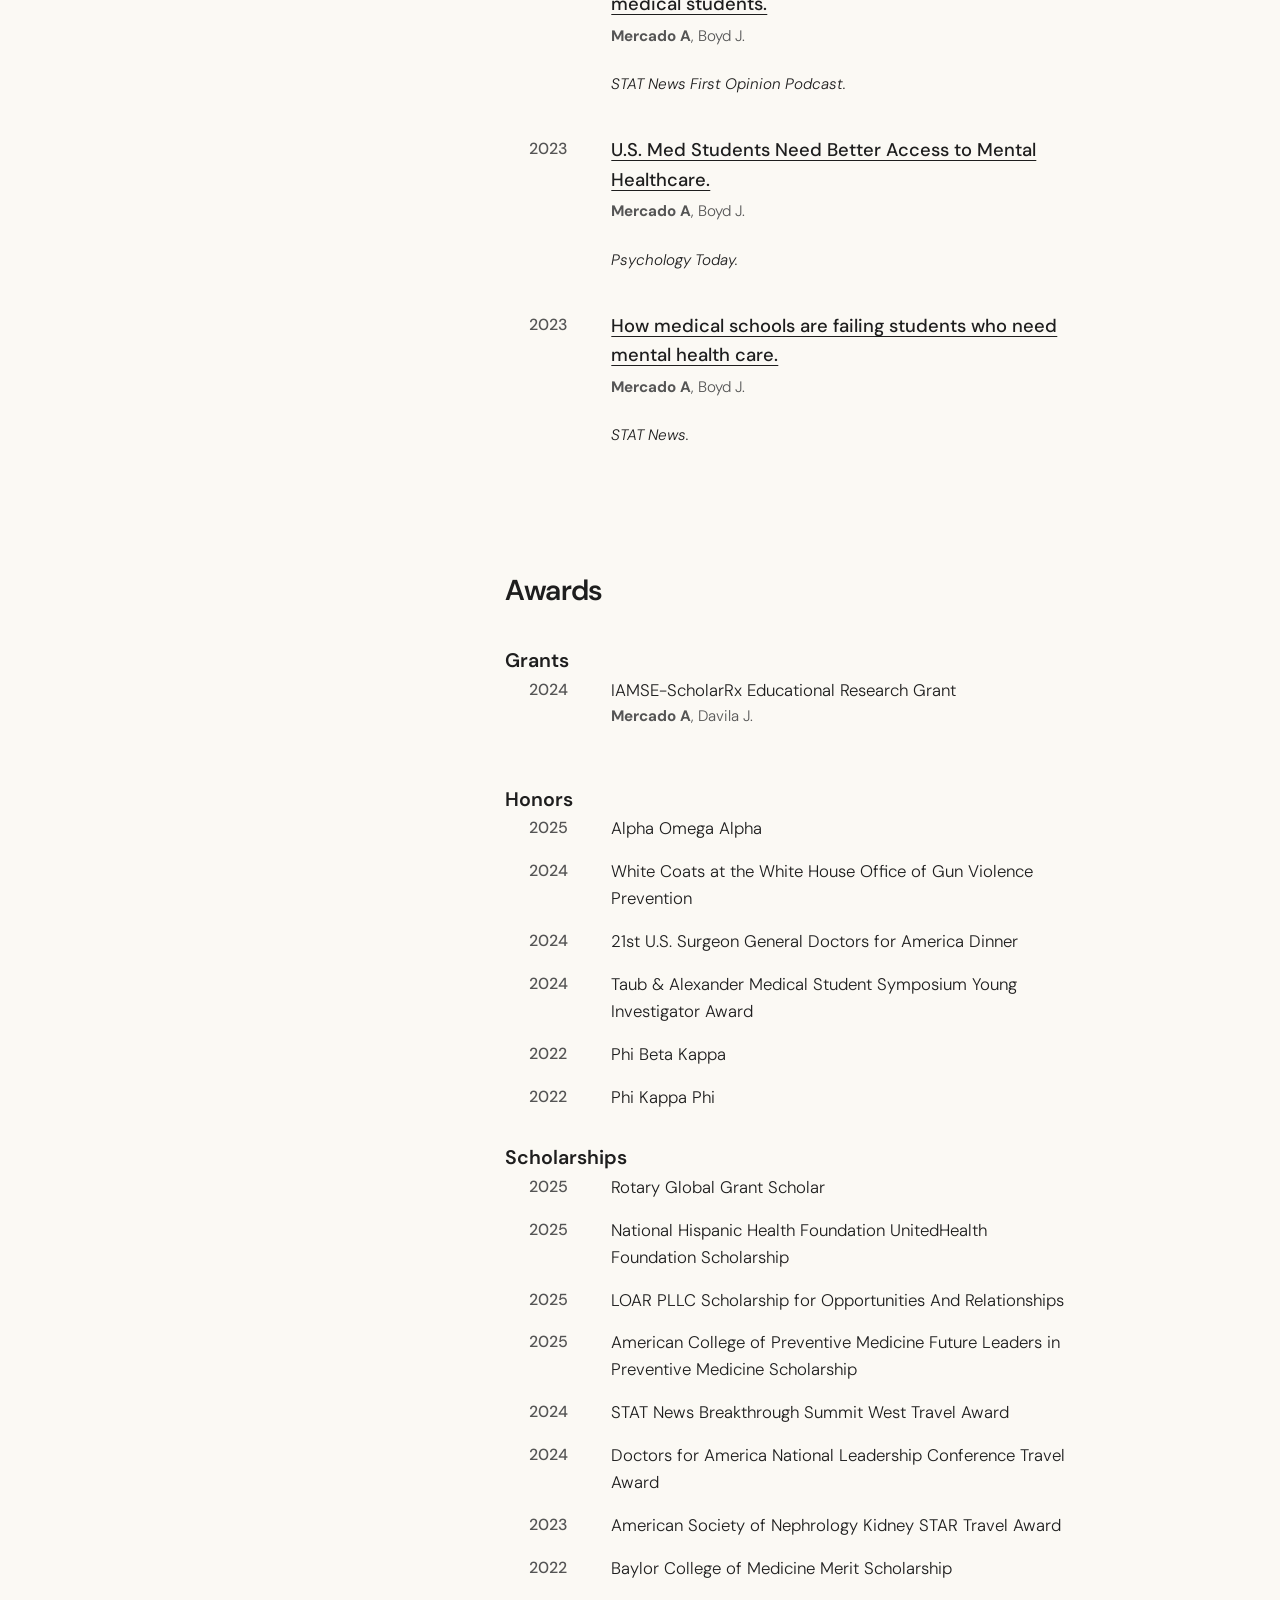
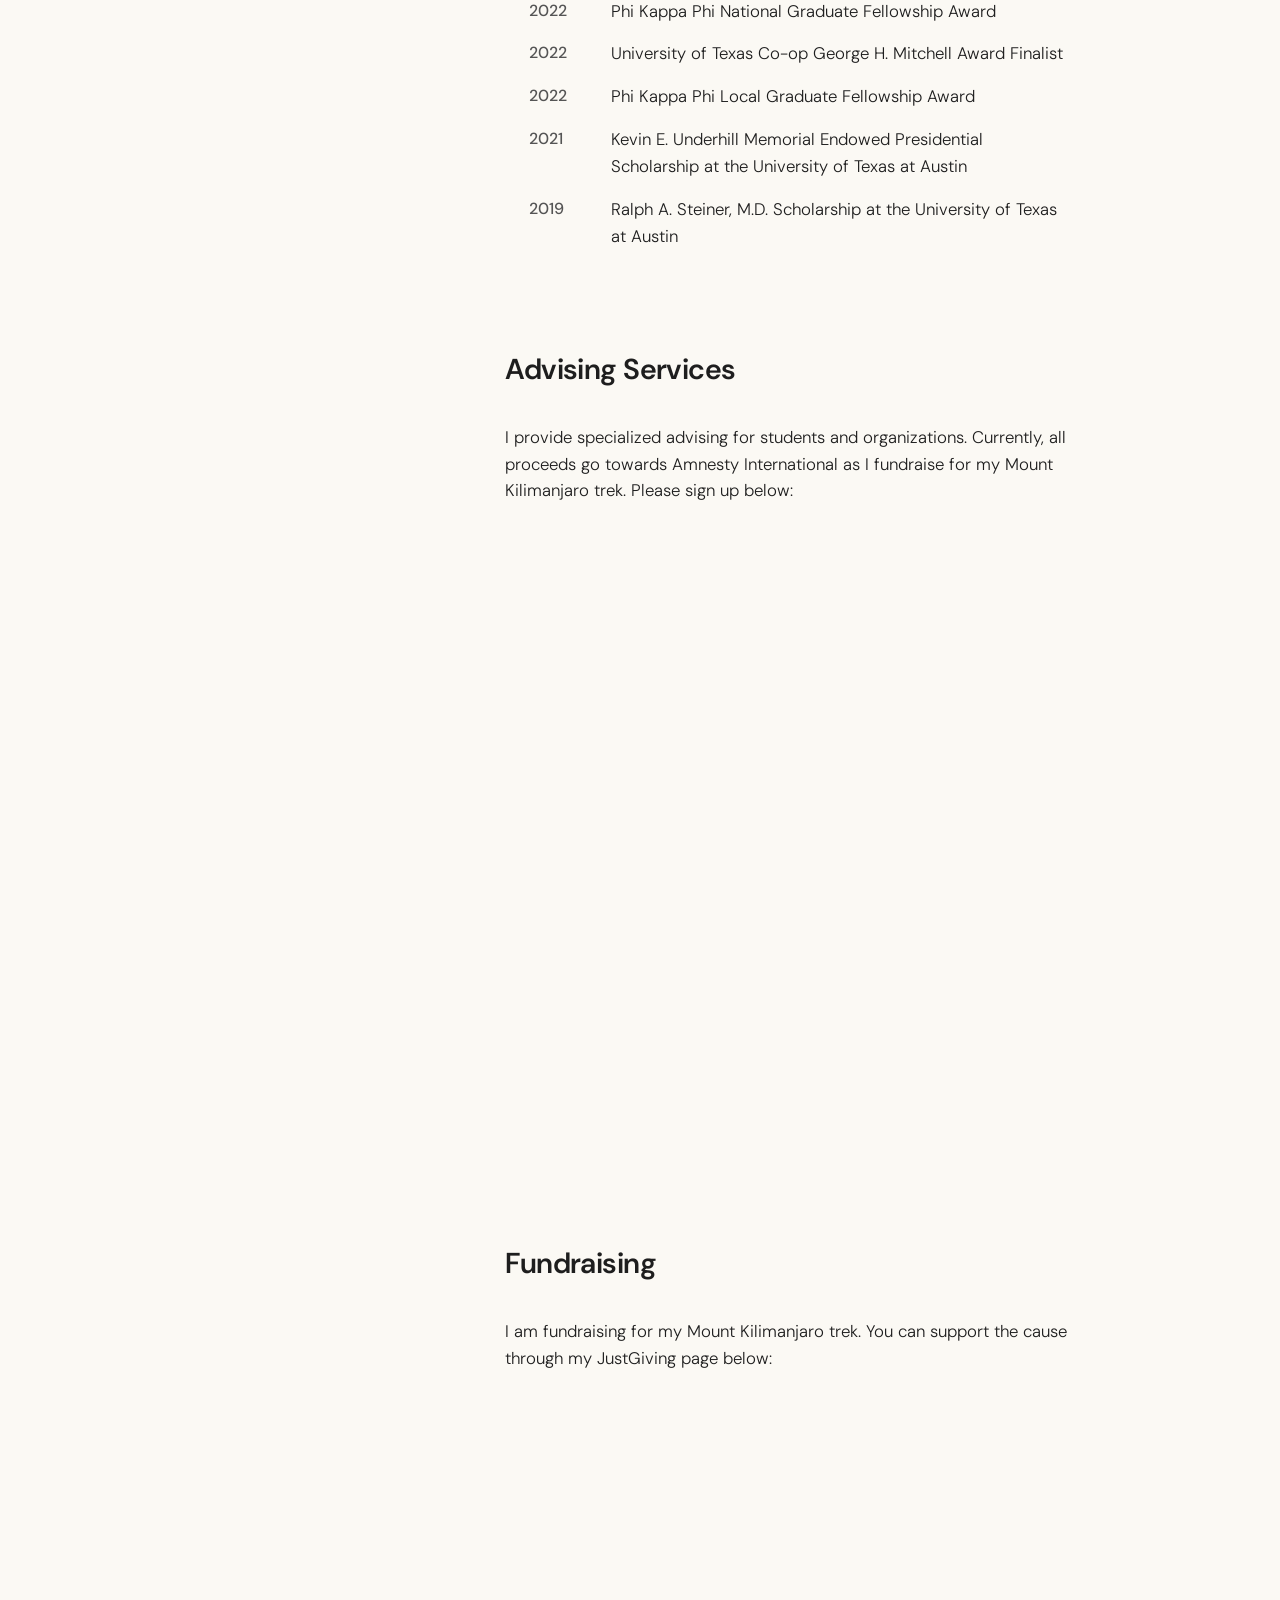
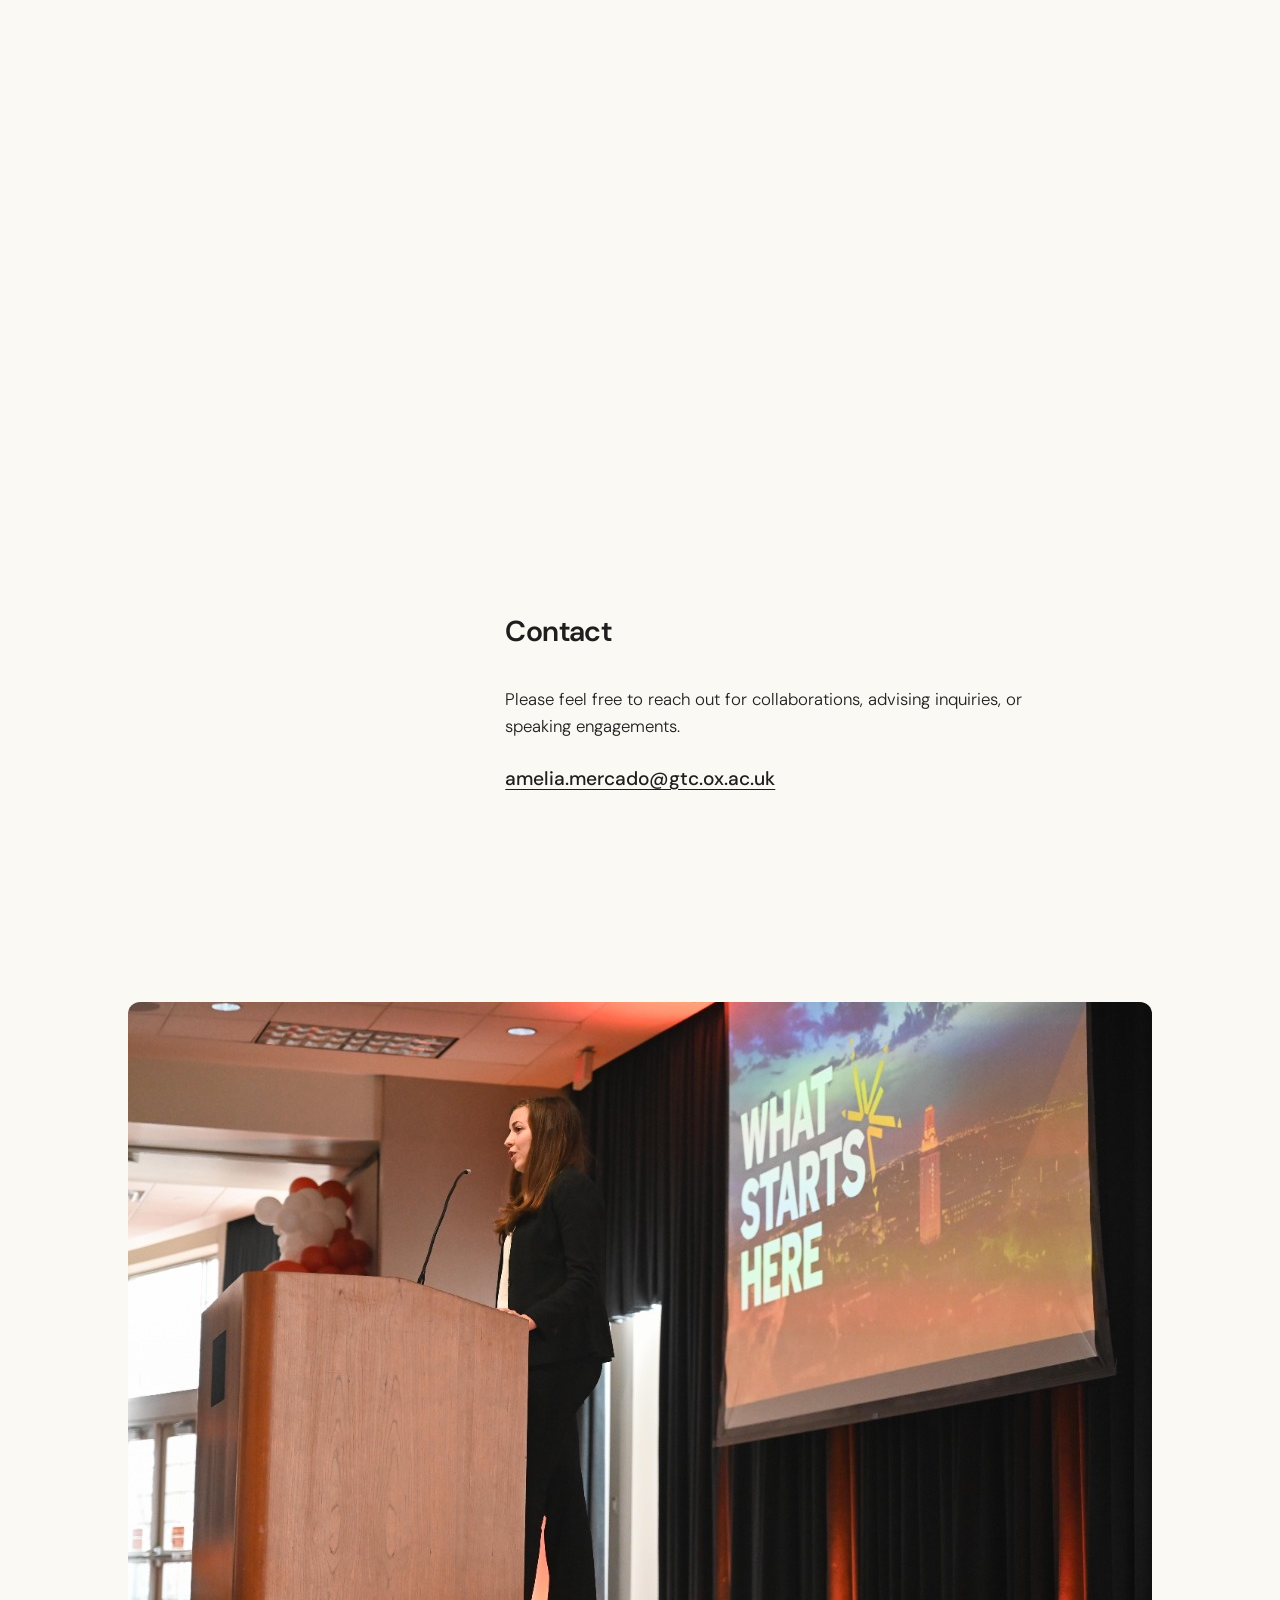
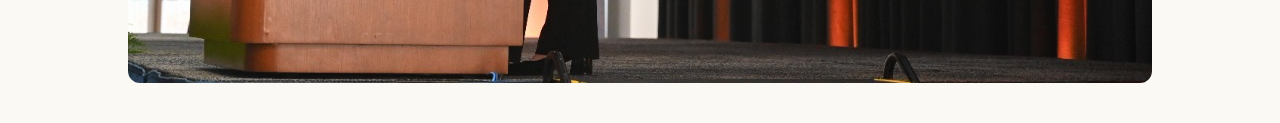
==== commit 52d55340: "Update index.html" ====
--- a/index.html
+++ b/index.html
@@ -27,6 +27,7 @@
                     <li><a href="#press">Press</a></li>
                     <li><a href="#awards">Awards</a></li>
                     <li><a href="#advising">Advising Services</a></li>
+                    <li><a href="#fundraising">Fundraising</a></li>
                     <li><a href="#contact">Contact</a></li>
                 </ul>
             </nav>
@@ -154,7 +155,7 @@
                                         student health insurance coverage for mental health treatment after the COVID-19
                                         pandemic.</a></h3>
                                 <p class="authors"><strong>Mercado A</strong>, Chesky K, Panchamukhi A, Boyd J.</p>
-                                <p class="venue"><i>JAMA Internal Medicine.</i></p>
+                                <p class="venue"><i>JAMA Internal Medicine.</i>.</p>
                             </div>
                         </li>
                         <li>
@@ -165,7 +166,8 @@
                                         Texas: A 10-year review.</a></h3>
                                 <p class="authors"><strong>Mercado A</strong>, Well A, Lamari-Fisher A, Mizrahi M,
                                     Johnson G, Patt H, Fraser CD, Mery C, Beckerman Z.</p>
-                                <p class="venue"><i>International Journal of Cardiology Congenital Heart Disease.</i></p>
+                                <p class="venue"><i>International Journal of Cardiology Congenital Heart Disease.</i>
+                                </p>
                             </div>
                         </li>
                         <li>
@@ -480,6 +482,19 @@
                 </div>
             </section>
 
+            <section id="fundraising" class="section">
+                <h2>Fundraising</h2>
+                <div class="section-content">
+                    <p>I am fundraising for my Mount Kilimanjaro trek. You can support the cause through my JustGiving
+                        page below:</p>
+                    <div style="margin-top: 2rem;">
+                        <iframe
+                            src="https://www.justgiving.com/fundraising/uk-kilimanjaro-25th-august-2026-student-choseachallenge-69469080401bd"
+                            style="border: 0; border-radius: 8px;" width="100%" height="700" frameborder="0"></iframe>
+                    </div>
+                </div>
+            </section>
+
             <section id="contact" class="section">
                 <h2>Contact</h2>
                 <div class="section-content">
@@ -493,7 +508,7 @@
 
     <div style="text-align: center; margin-top: 3rem; margin-bottom: 2rem;">
         <img src="speaking.jpg" alt="Amelia Mercado speaking"
-            style="max-width: 60%; border-radius: 12px; height: auto;">
+            style="max-width: 100%; border-radius: 12px; height: auto;">
     </div>
     </main>
     </div>
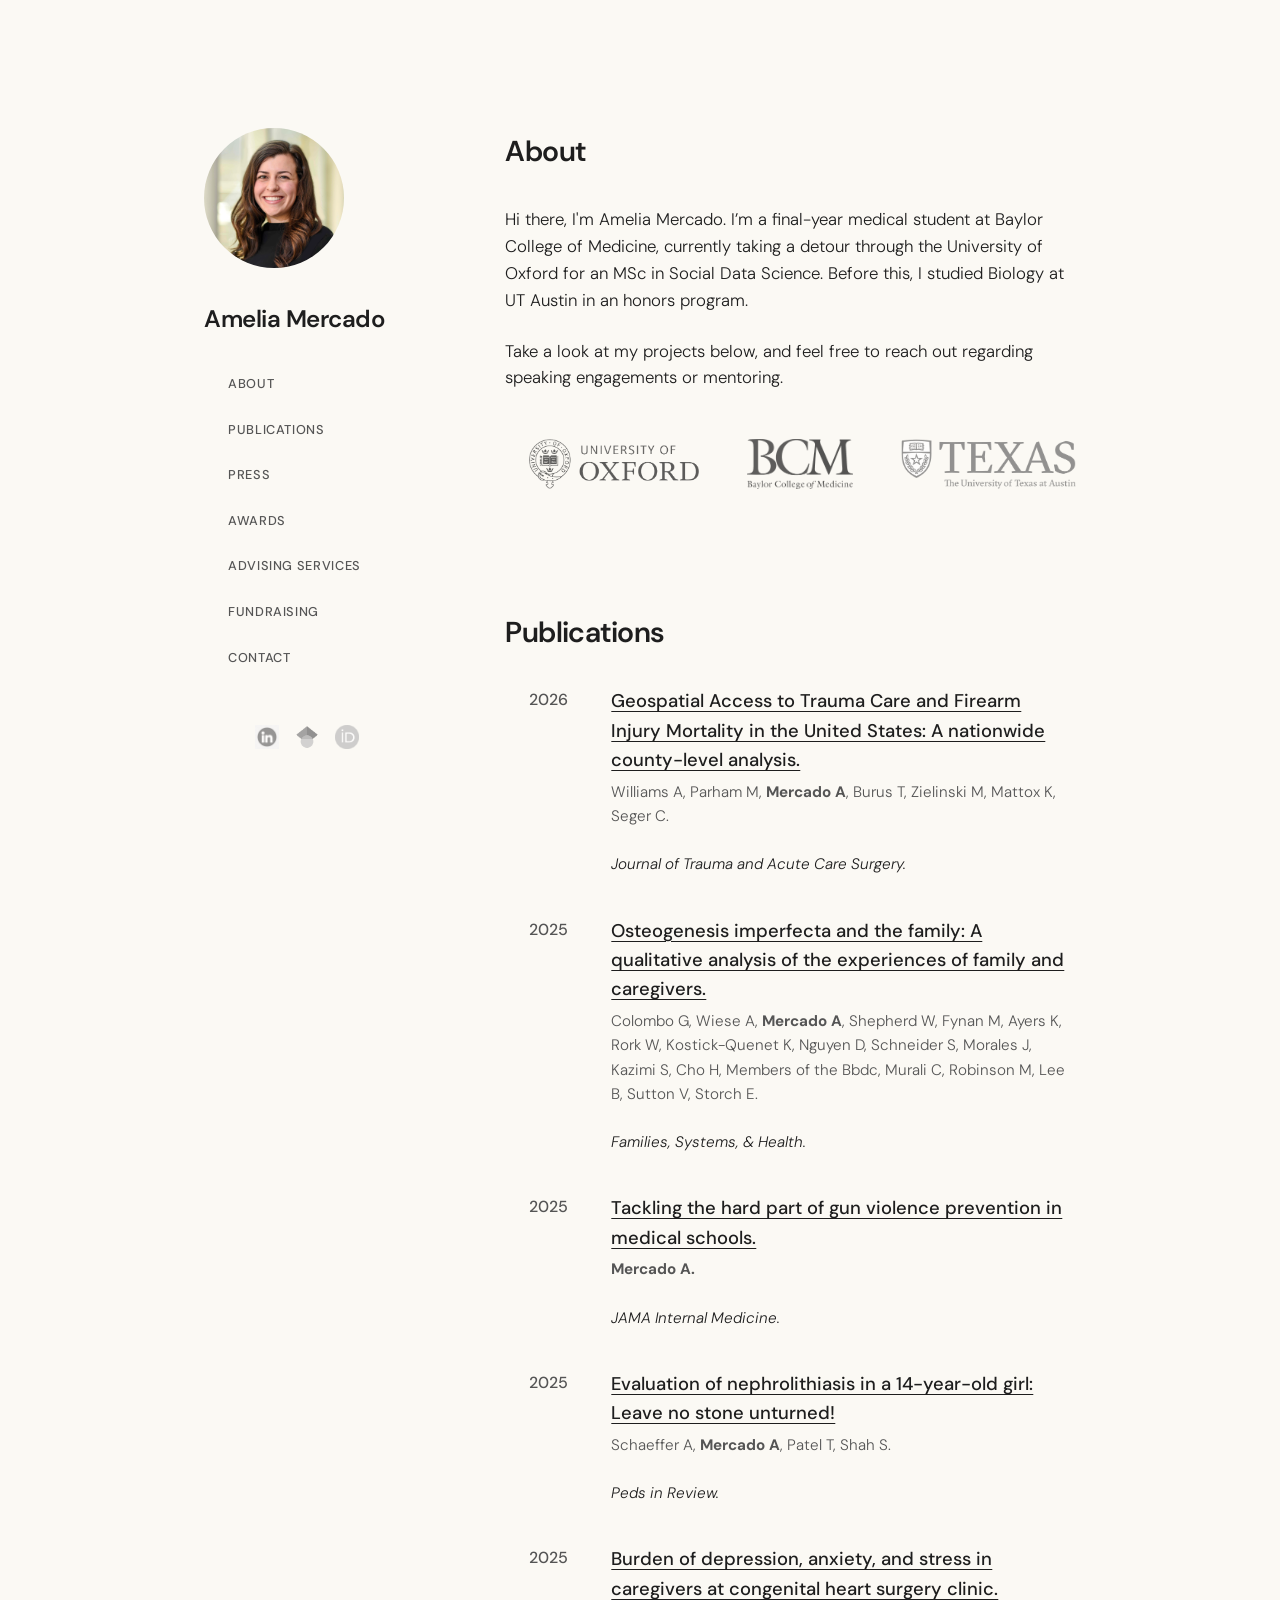
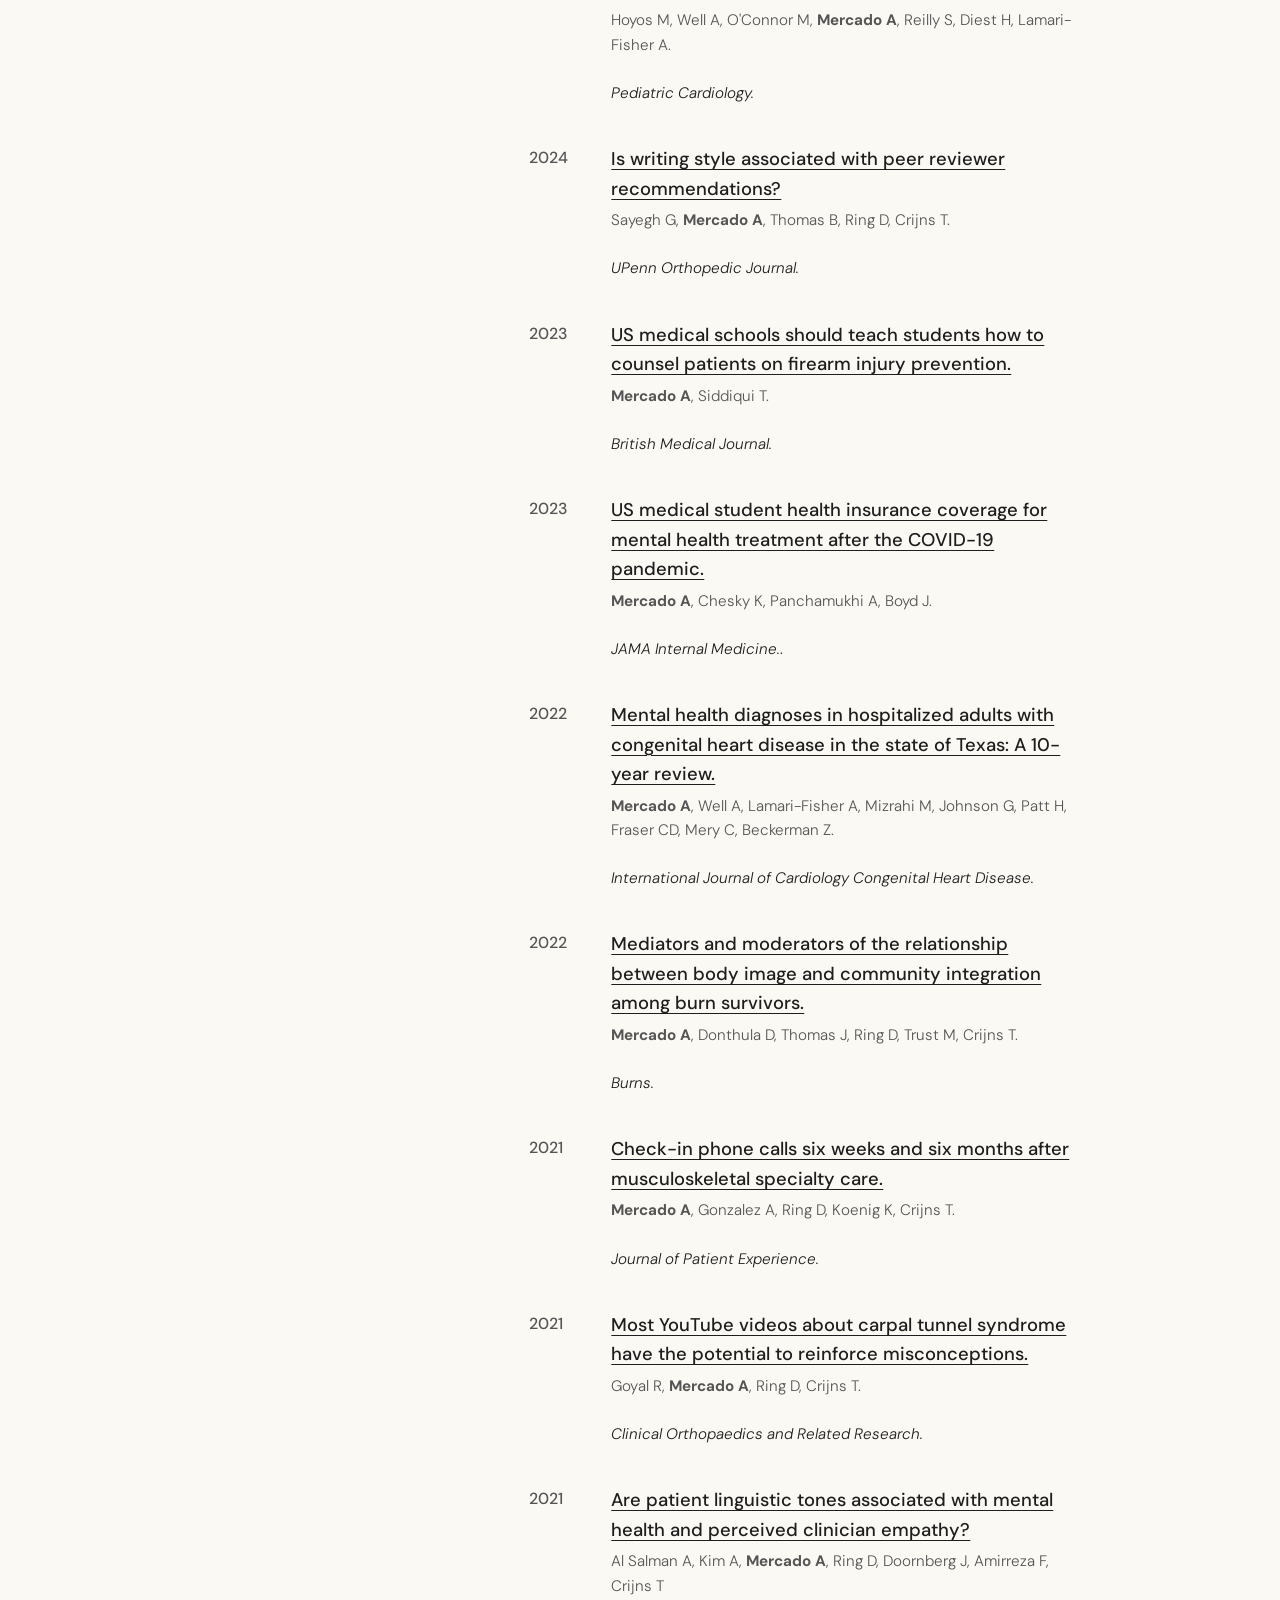
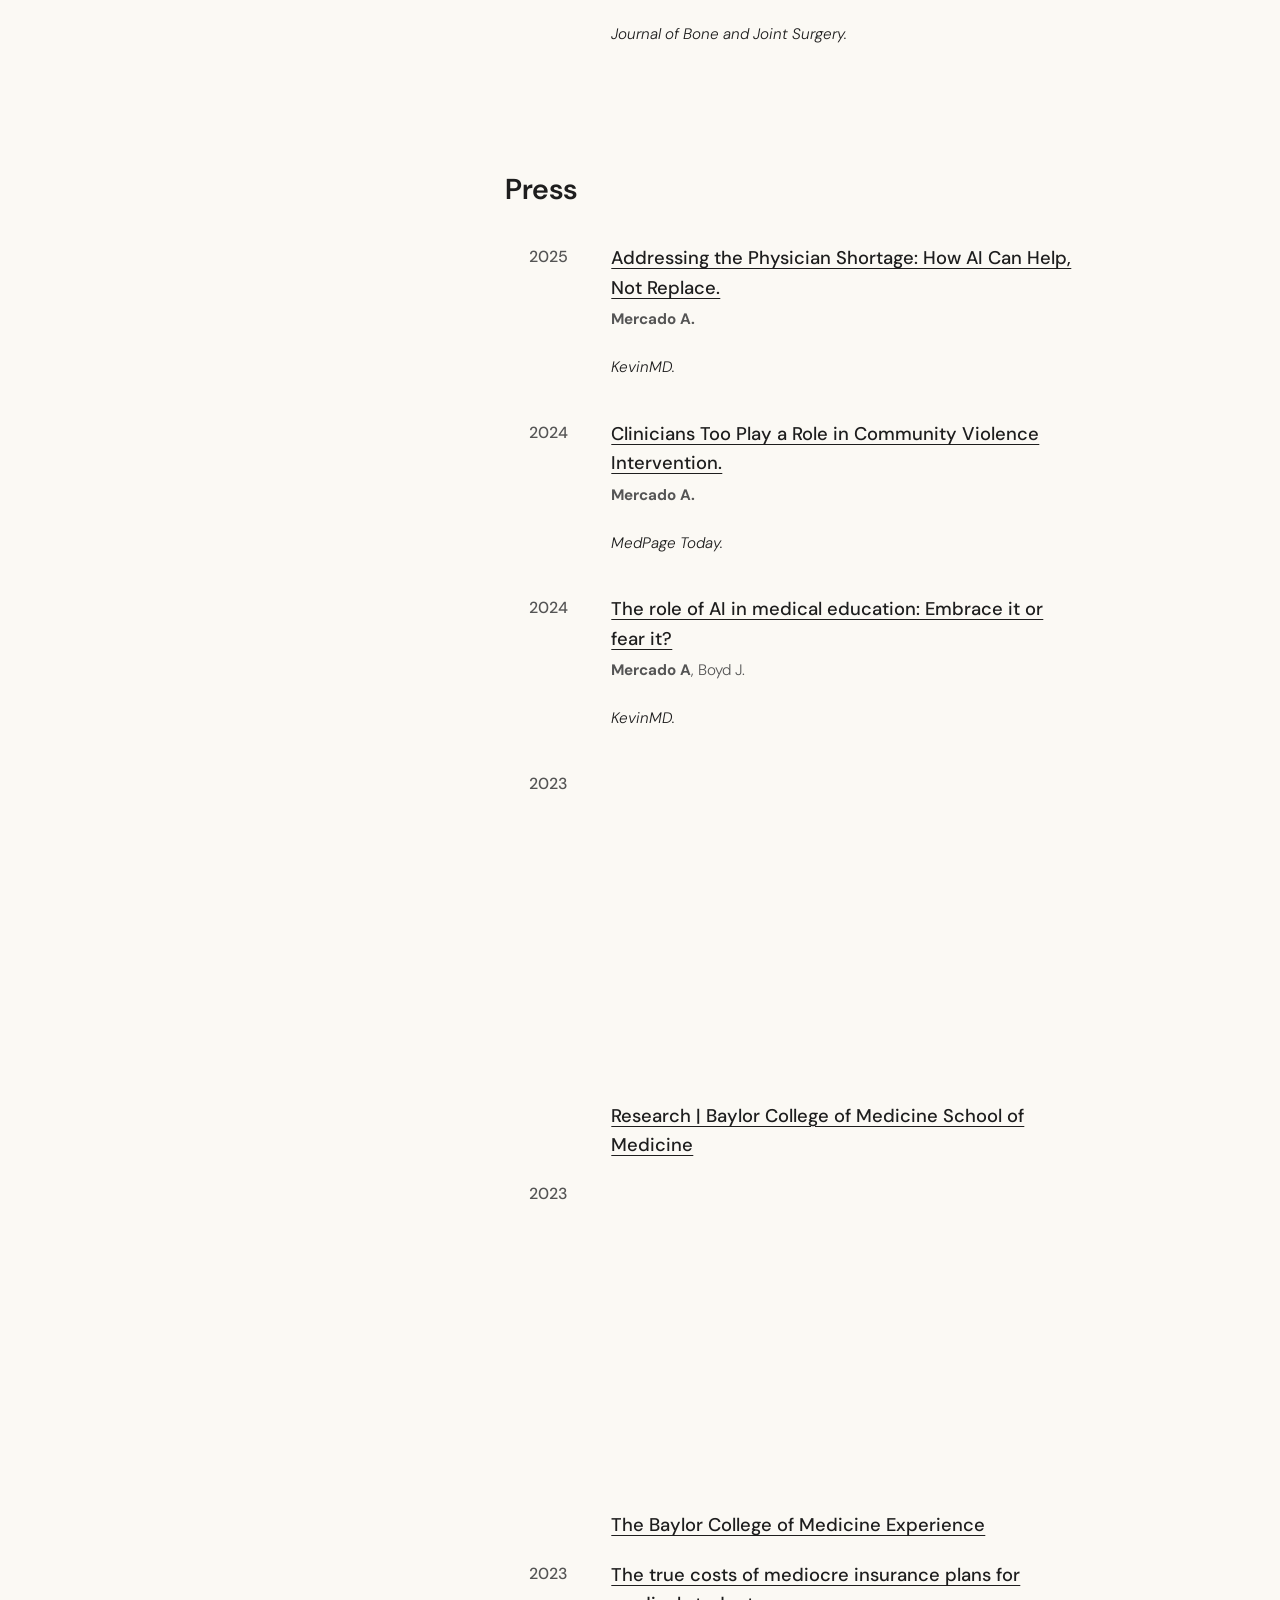
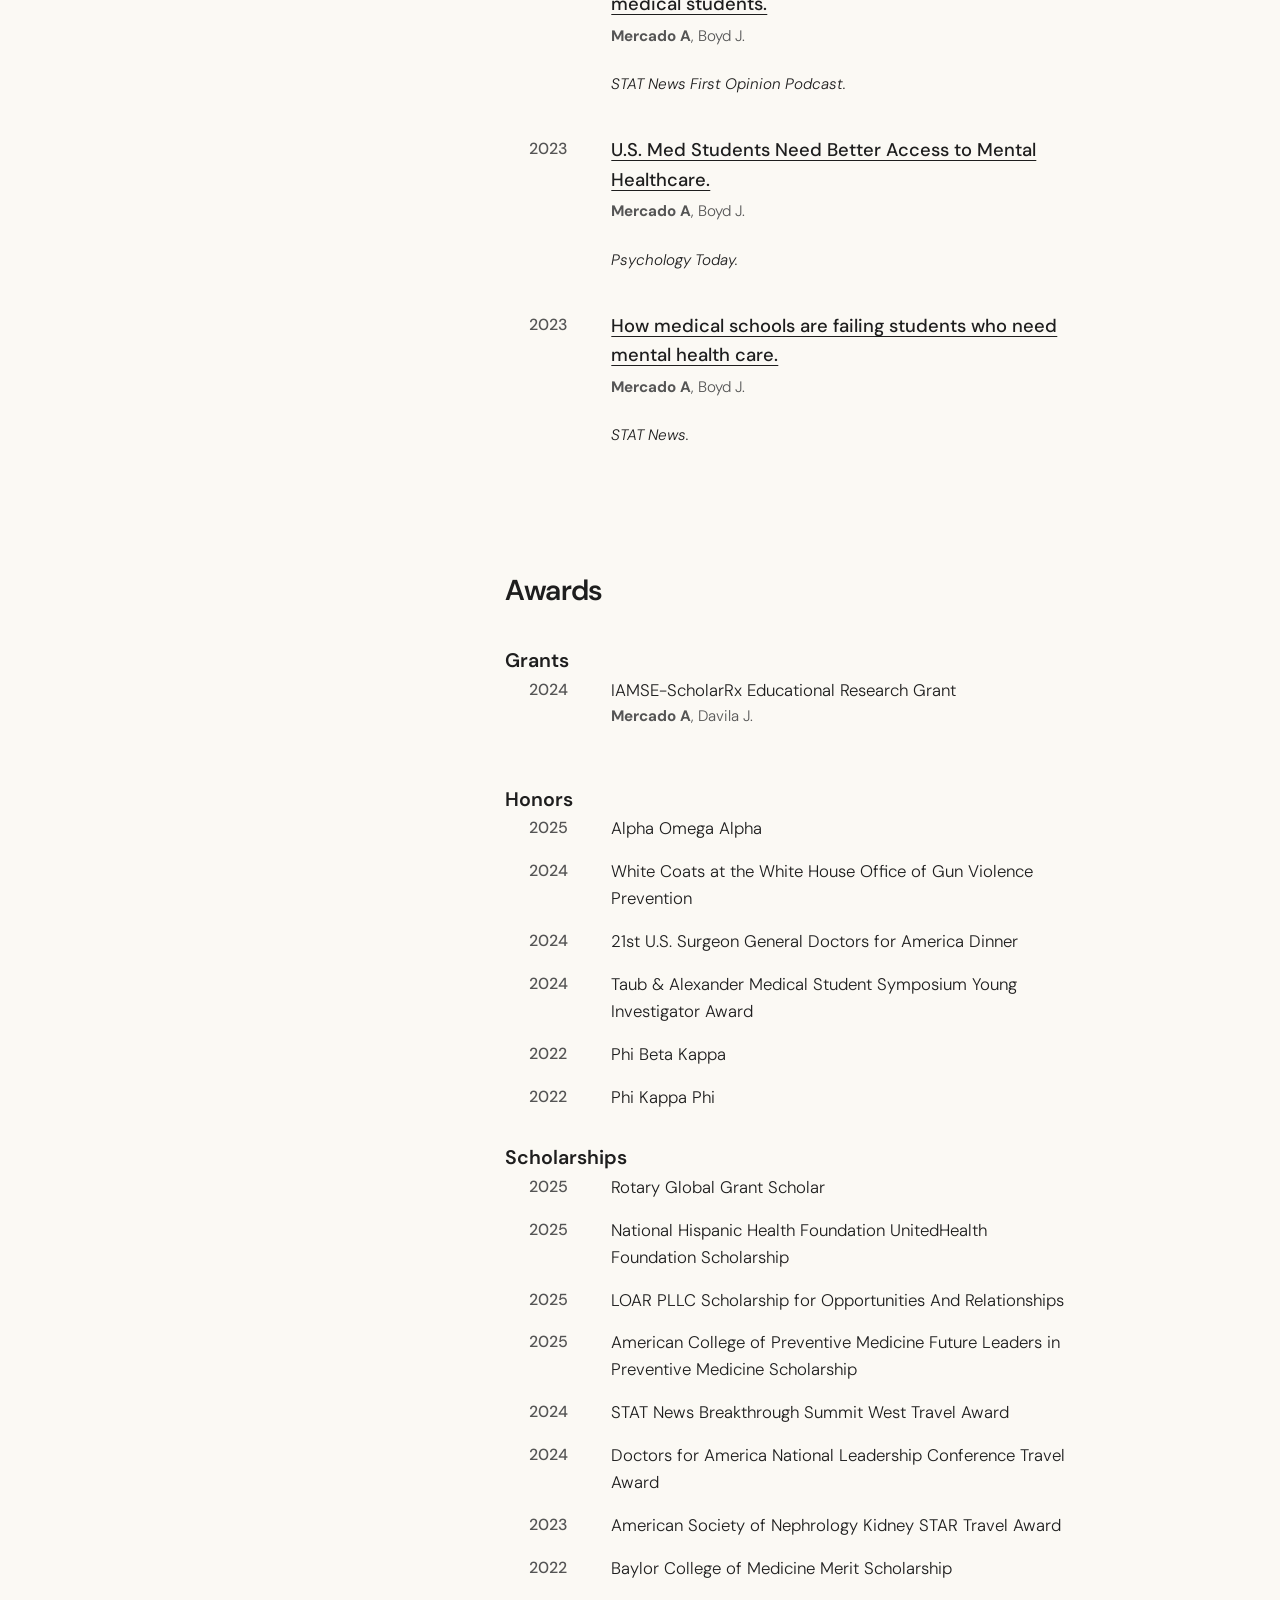
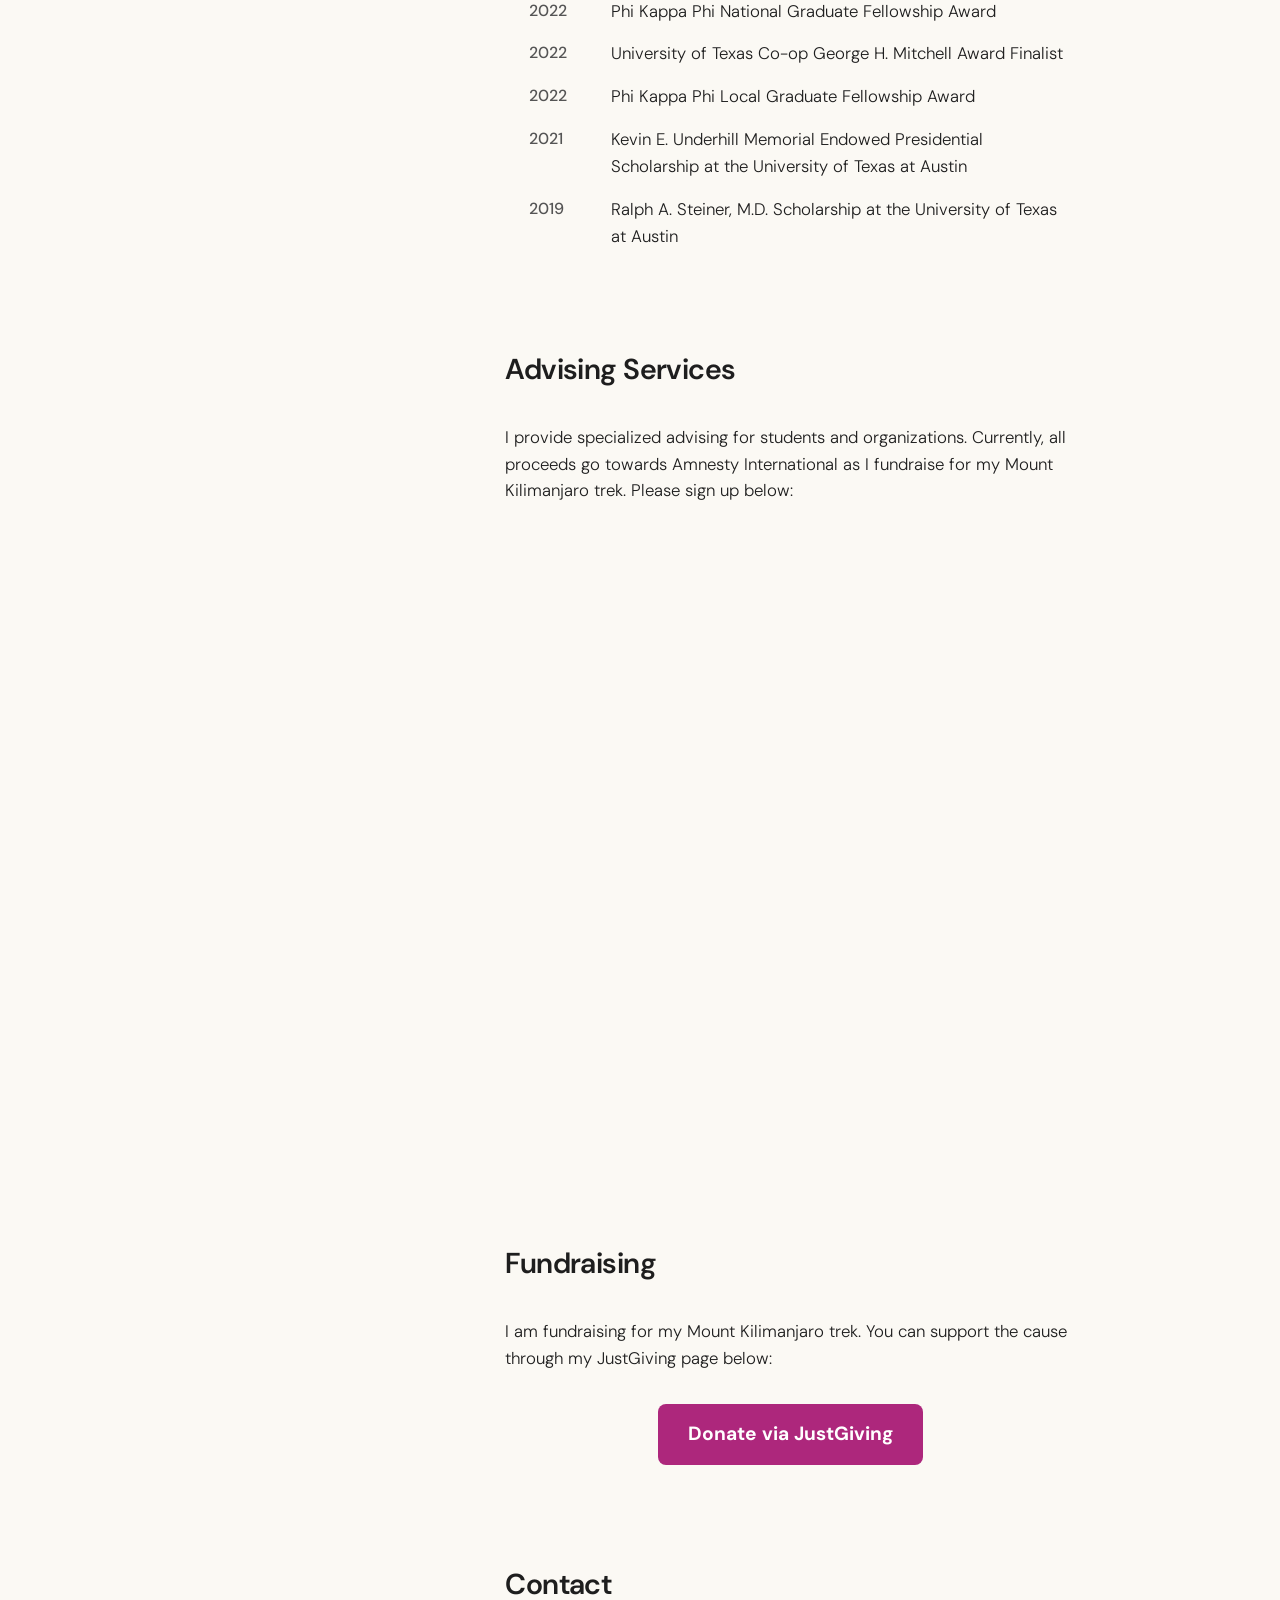
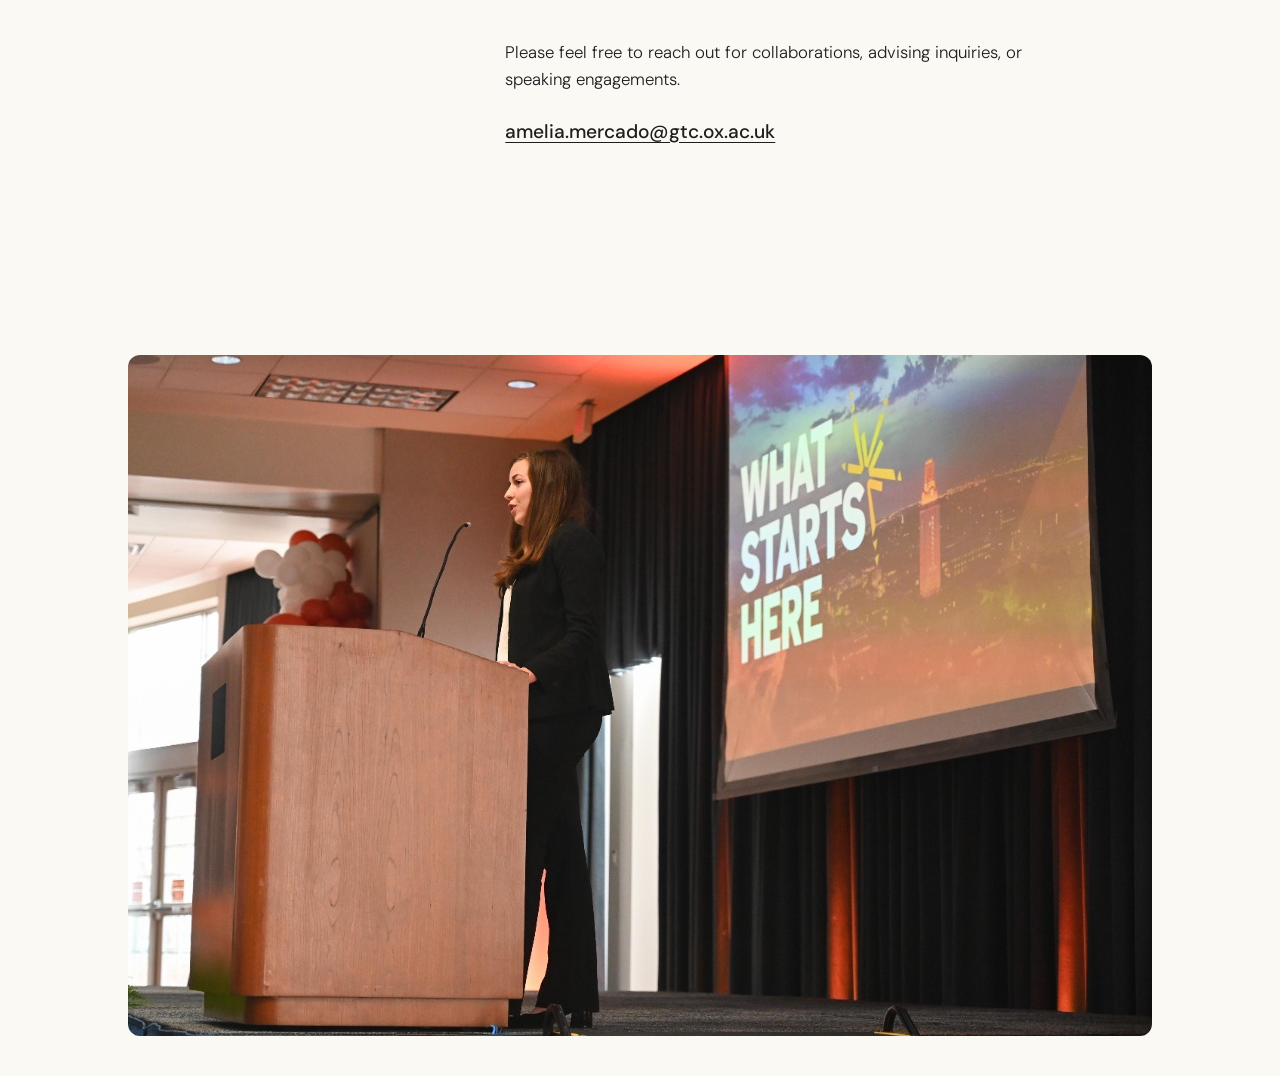
==== commit 6f527ac4: "Update index.html" ====
--- a/index.html
+++ b/index.html
@@ -487,10 +487,14 @@
                 <div class="section-content">
                     <p>I am fundraising for my Mount Kilimanjaro trek. You can support the cause through my JustGiving
                         page below:</p>
-                    <div style="margin-top: 2rem;">
-                        <iframe
-                            src="https://www.justgiving.com/fundraising/uk-kilimanjaro-25th-august-2026-student-choseachallenge-69469080401bd"
-                            style="border: 0; border-radius: 8px;" width="100%" height="700" frameborder="0"></iframe>
+                    <div style="margin-top: 2rem; text-align: center;">
+                        <a href="https://www.justgiving.com/fundraising/uk-kilimanjaro-25th-august-2026-student-choseachallenge-69469080401bd"
+                            target="_blank"
+                            style="display: inline-block; background-color: #ad277c; color: white; padding: 15px 30px; border-radius: 8px; text-decoration: none; font-weight: bold; font-size: 1.2rem; transition: background-color 0.3s;"
+                            onmouseover="this.style.backgroundColor='#8e2066';"
+                            onmouseout="this.style.backgroundColor='#ad277c';">
+                            Donate via JustGiving
+                        </a>
                     </div>
                 </div>
             </section>
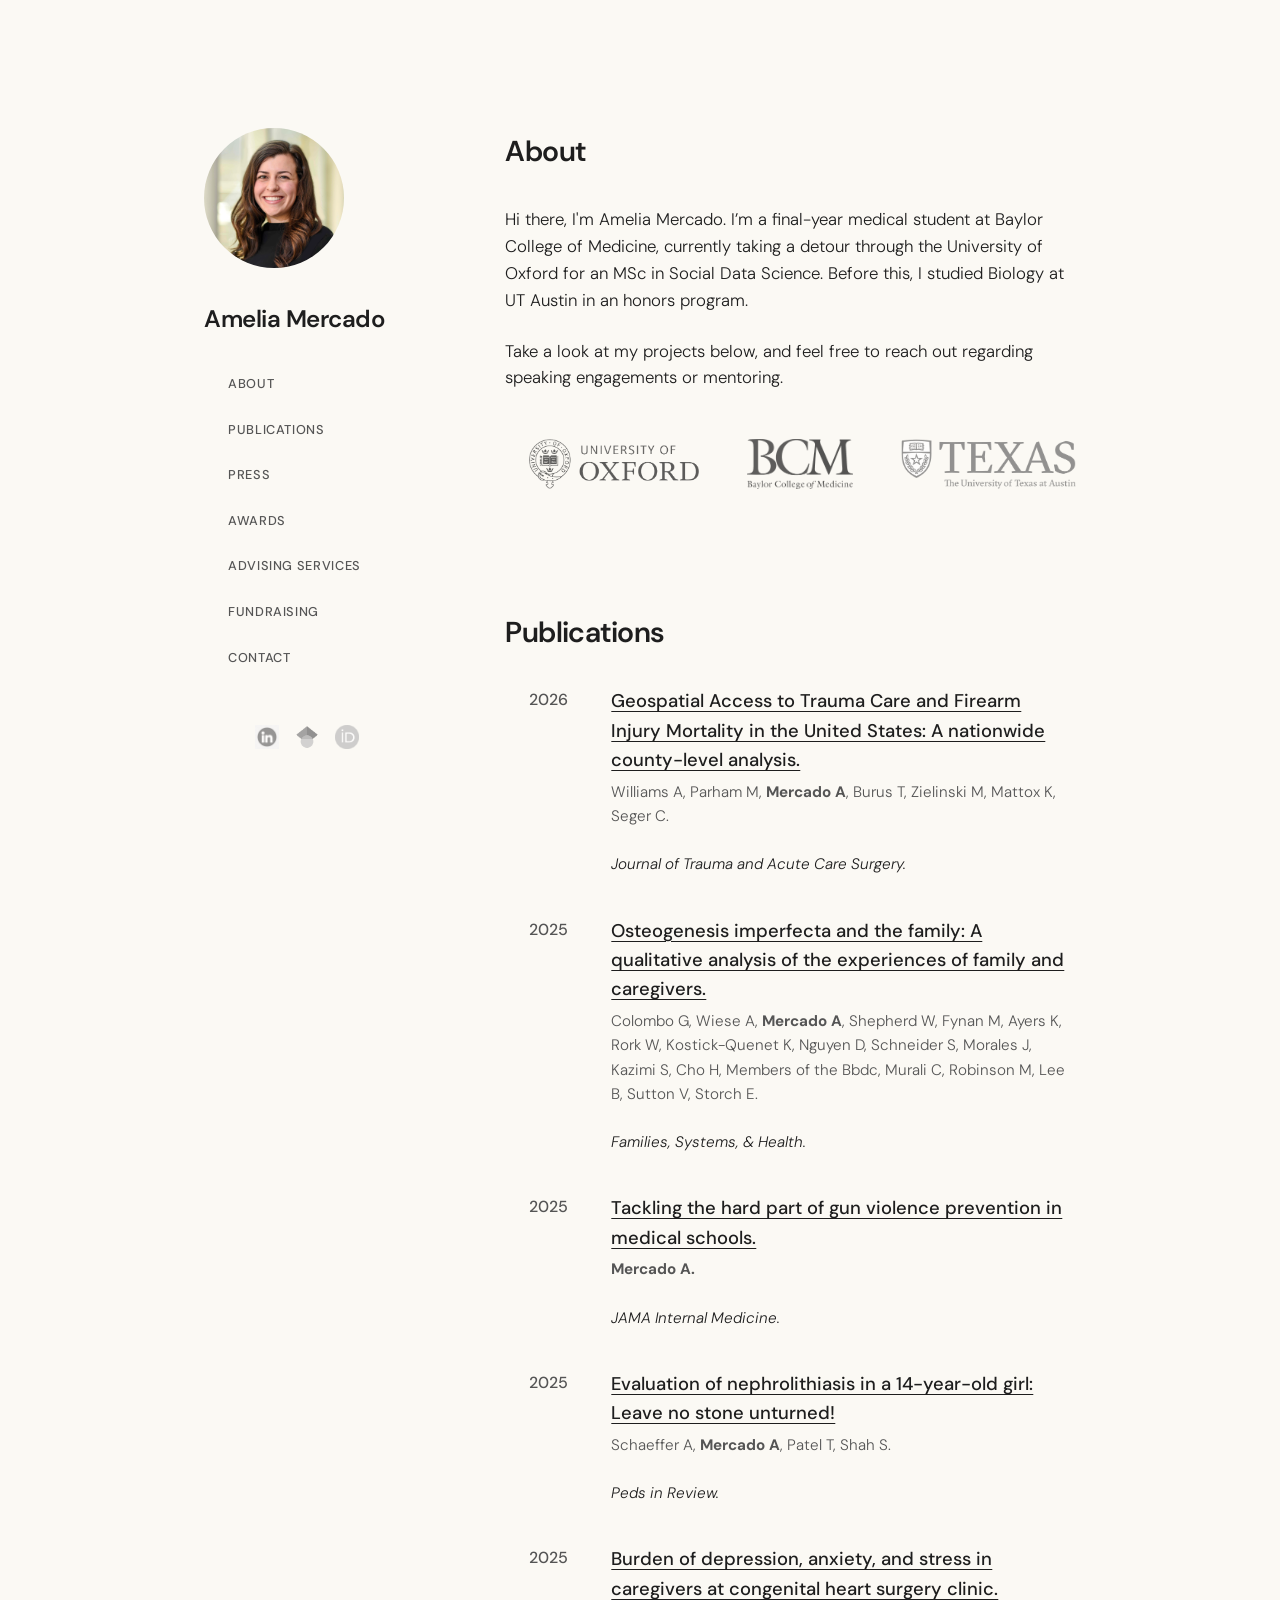
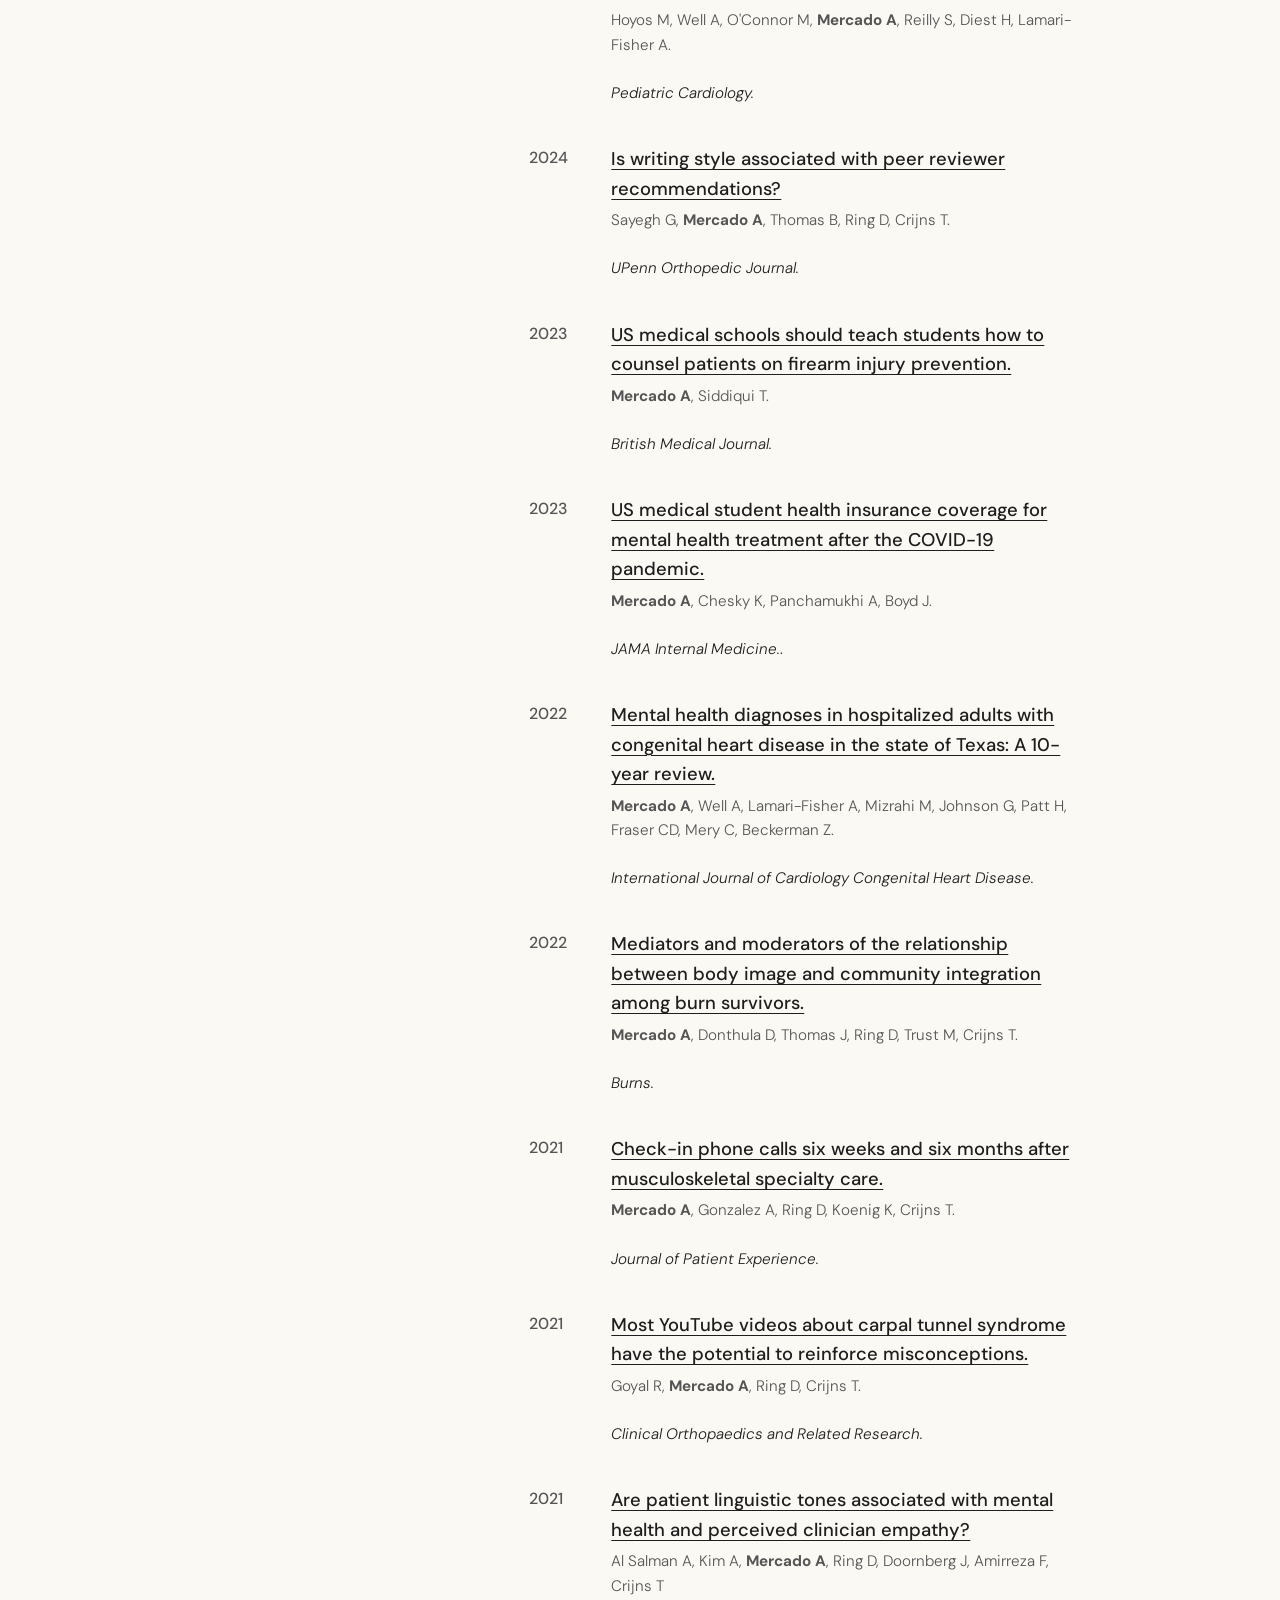
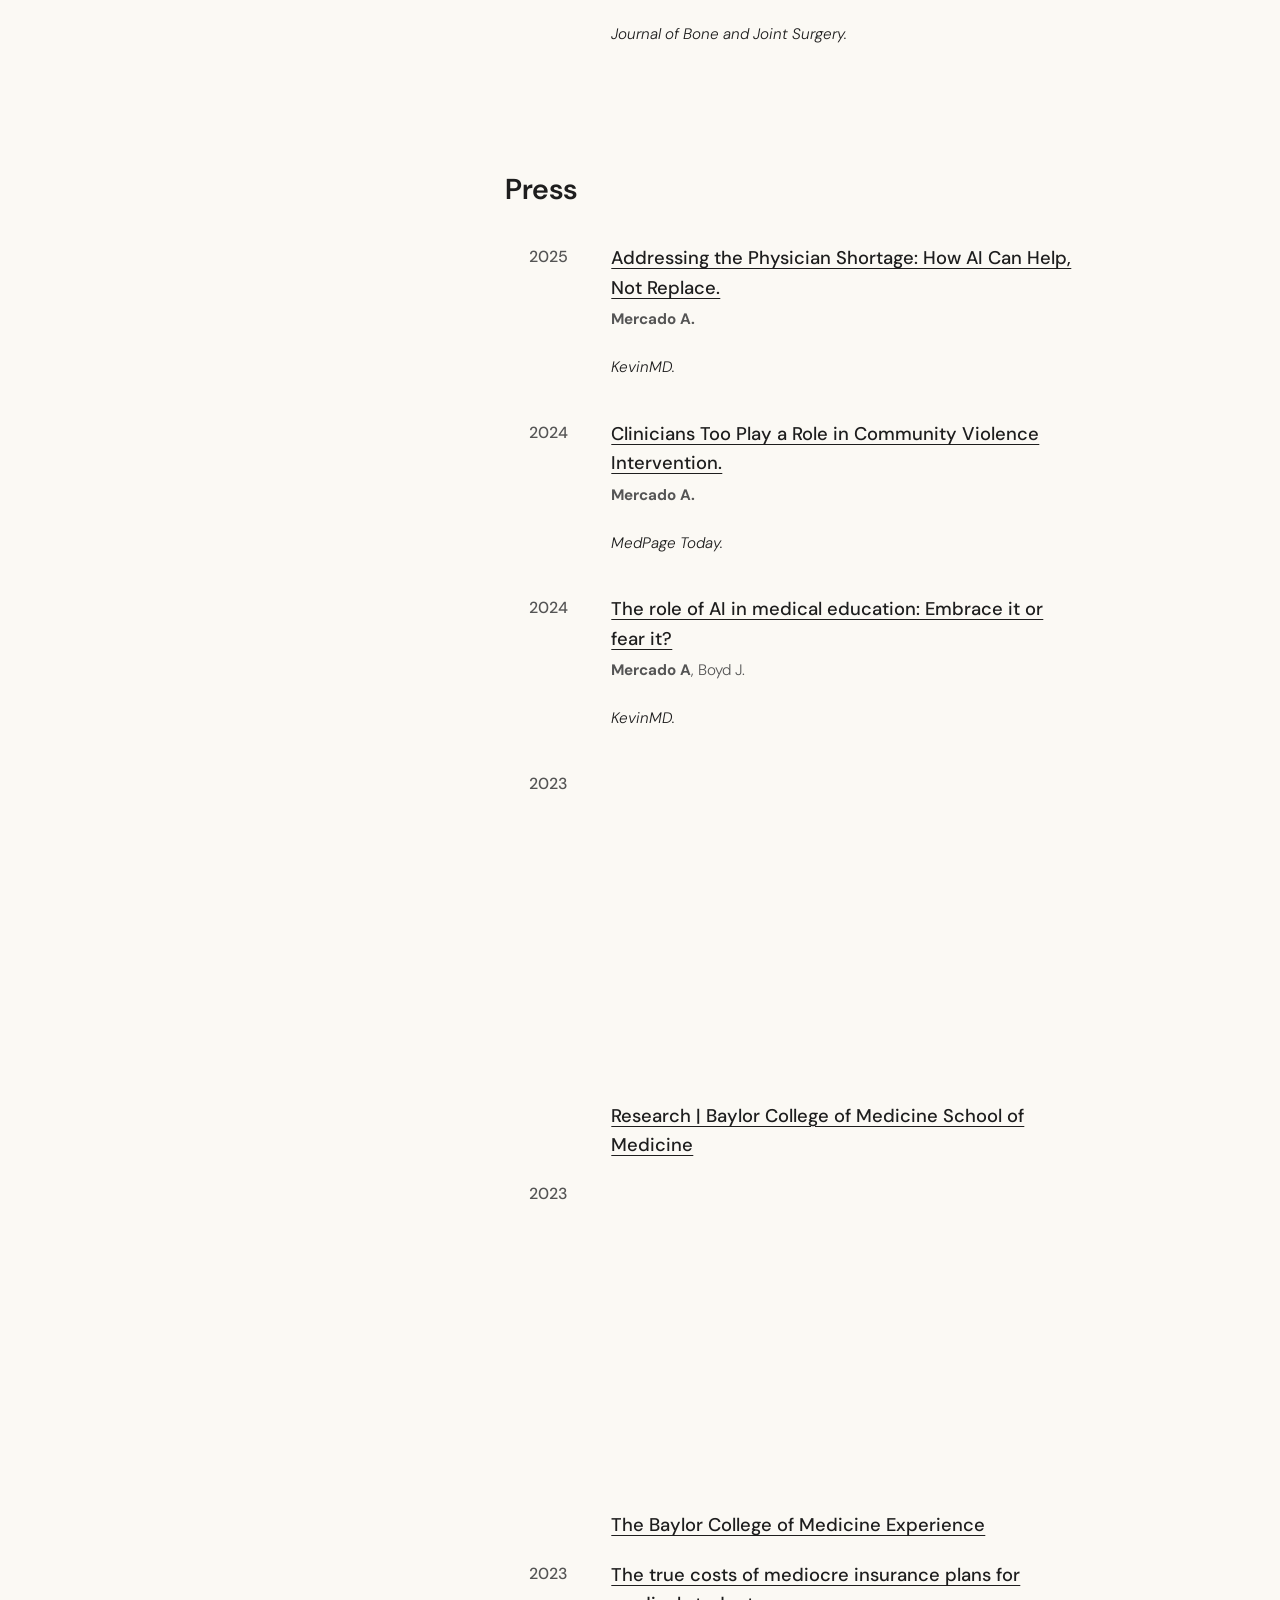
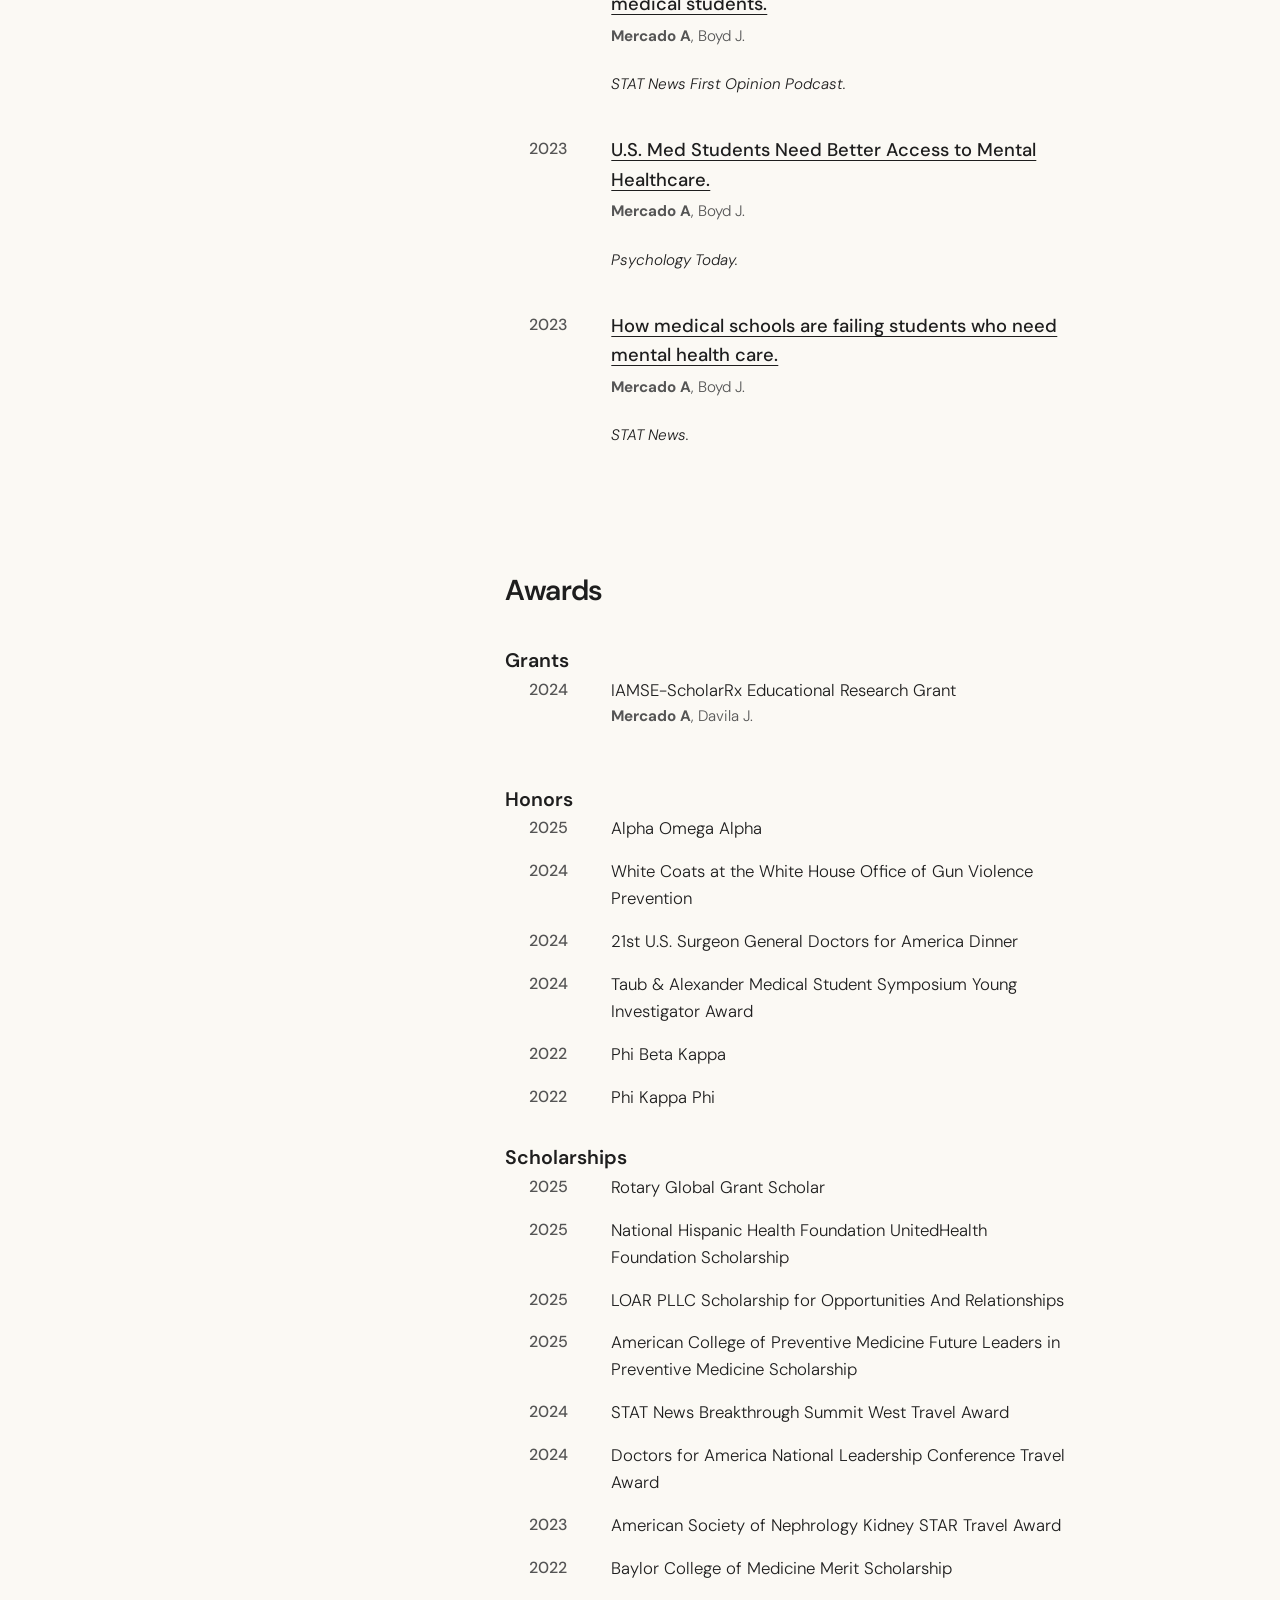
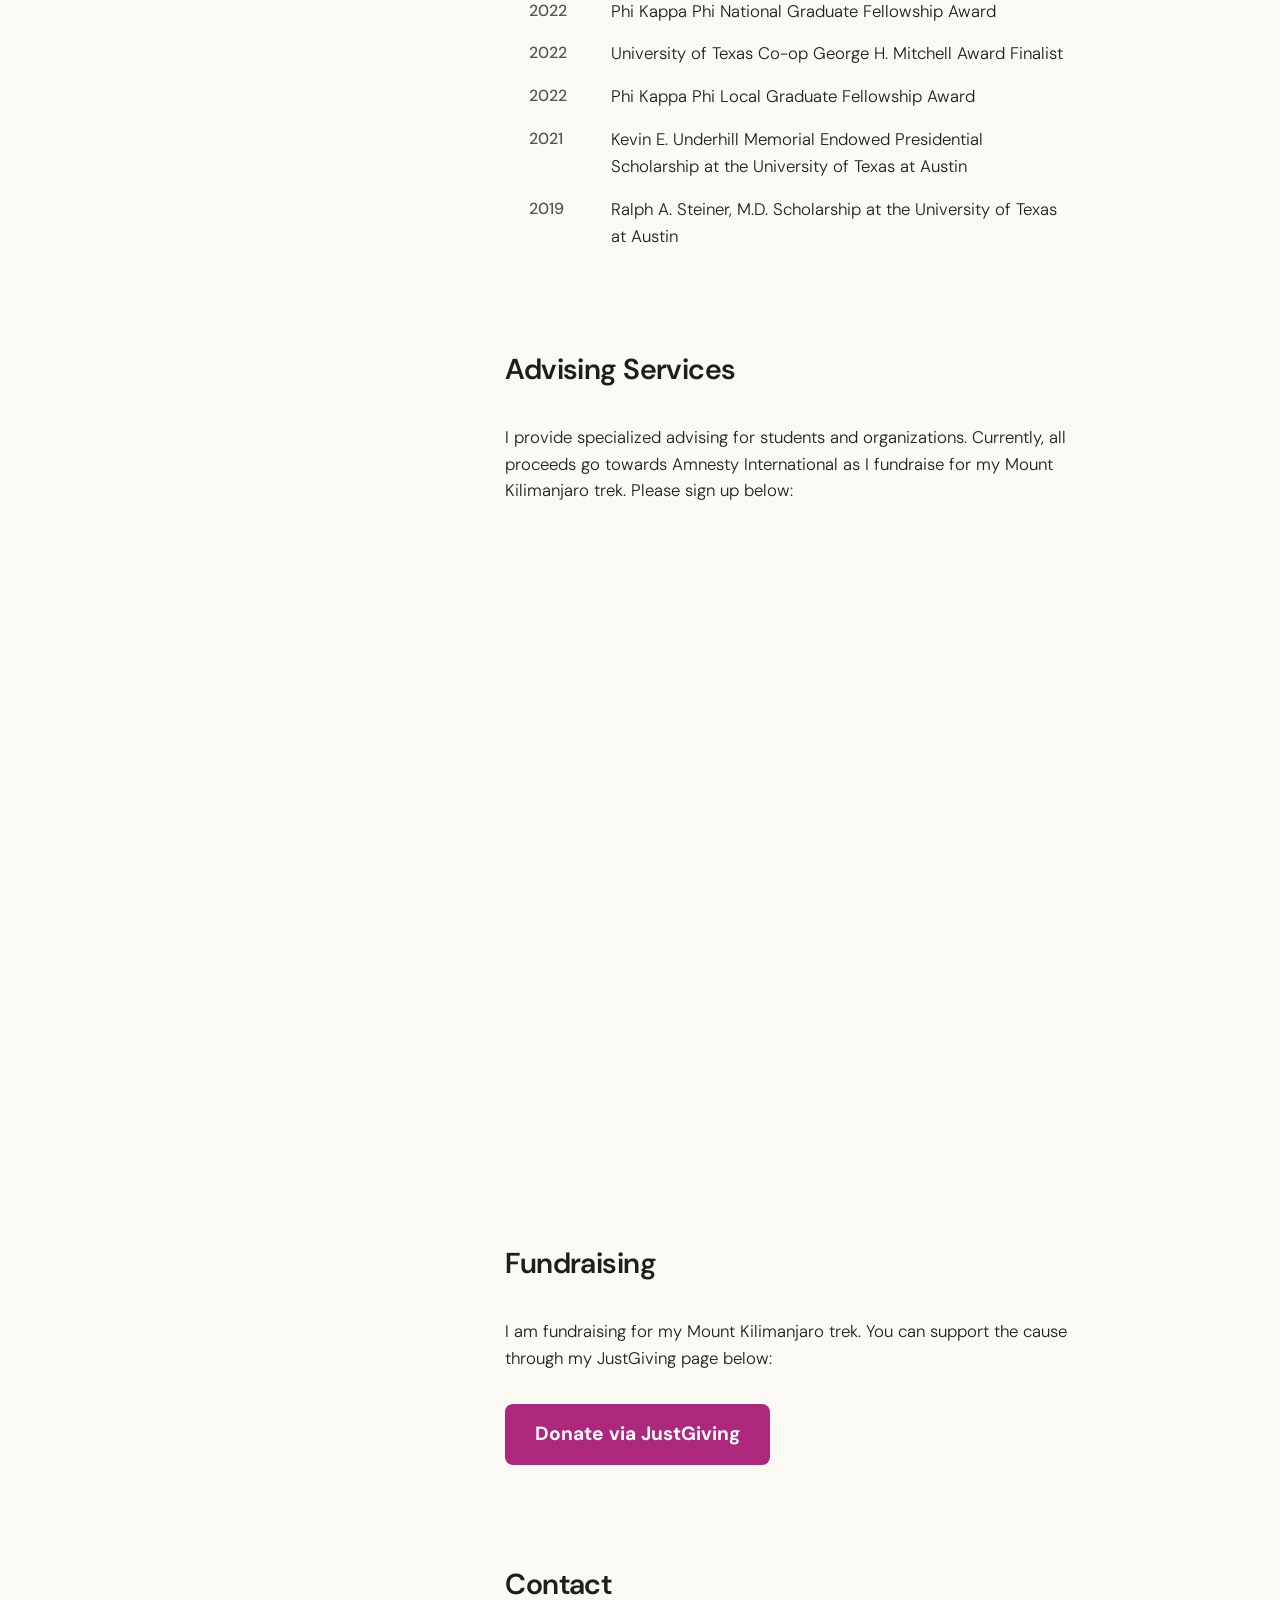
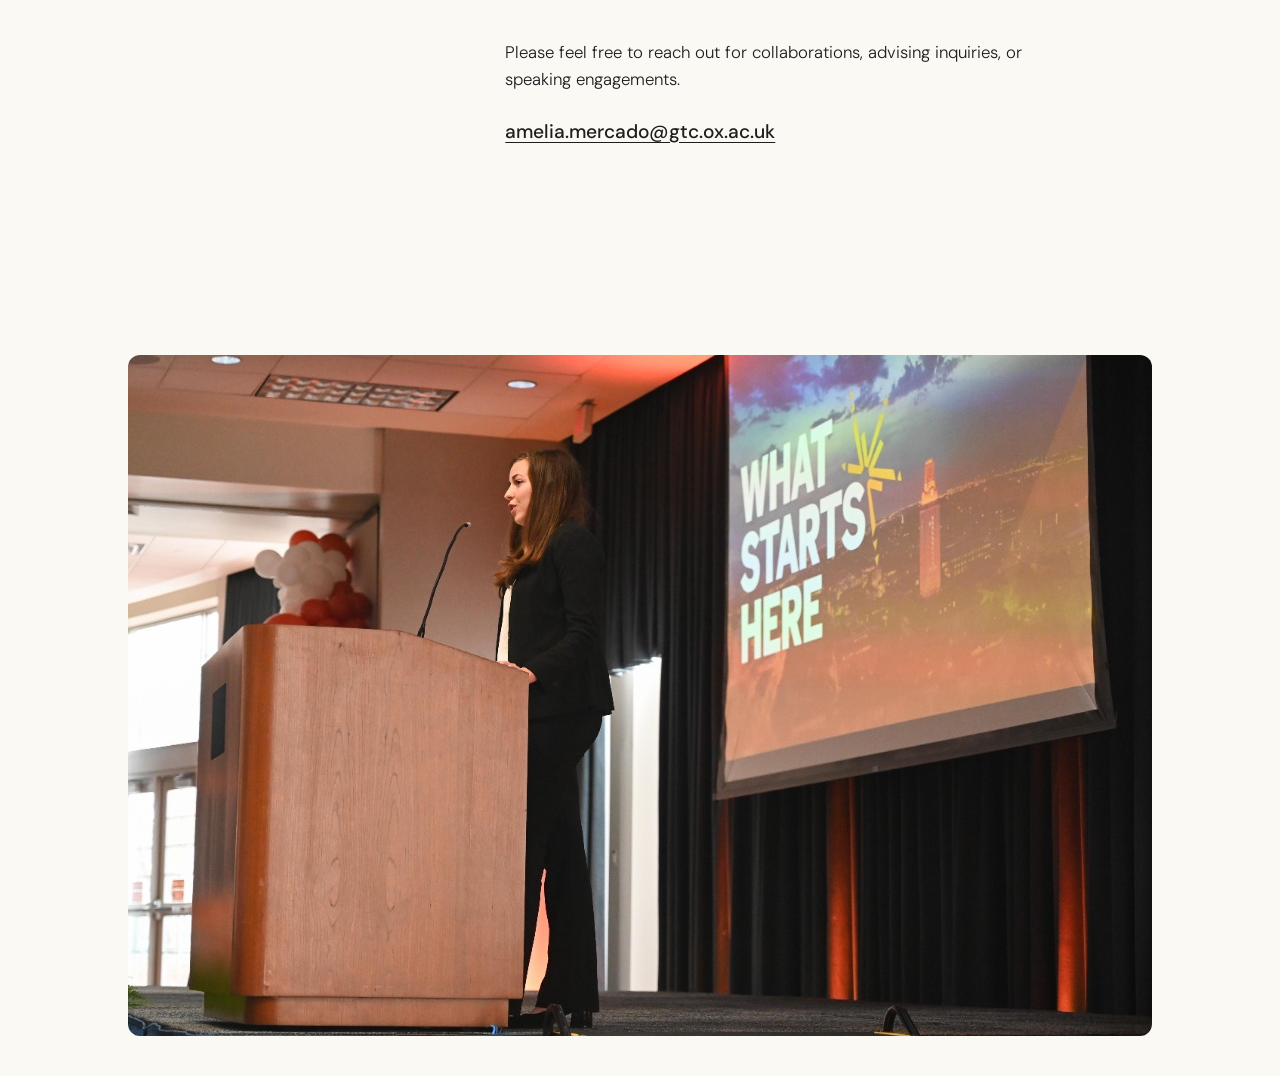
==== commit a5051ee4: "Update index.html" ====
--- a/index.html
+++ b/index.html
@@ -487,7 +487,7 @@
                 <div class="section-content">
                     <p>I am fundraising for my Mount Kilimanjaro trek. You can support the cause through my JustGiving
                         page below:</p>
-                    <div style="margin-top: 2rem; text-align: center;">
+                    <div style="margin-top: 2rem;">
                         <a href="https://www.justgiving.com/fundraising/uk-kilimanjaro-25th-august-2026-student-choseachallenge-69469080401bd"
                             target="_blank"
                             style="display: inline-block; background-color: #ad277c; color: white; padding: 15px 30px; border-radius: 8px; text-decoration: none; font-weight: bold; font-size: 1.2rem; transition: background-color 0.3s;"
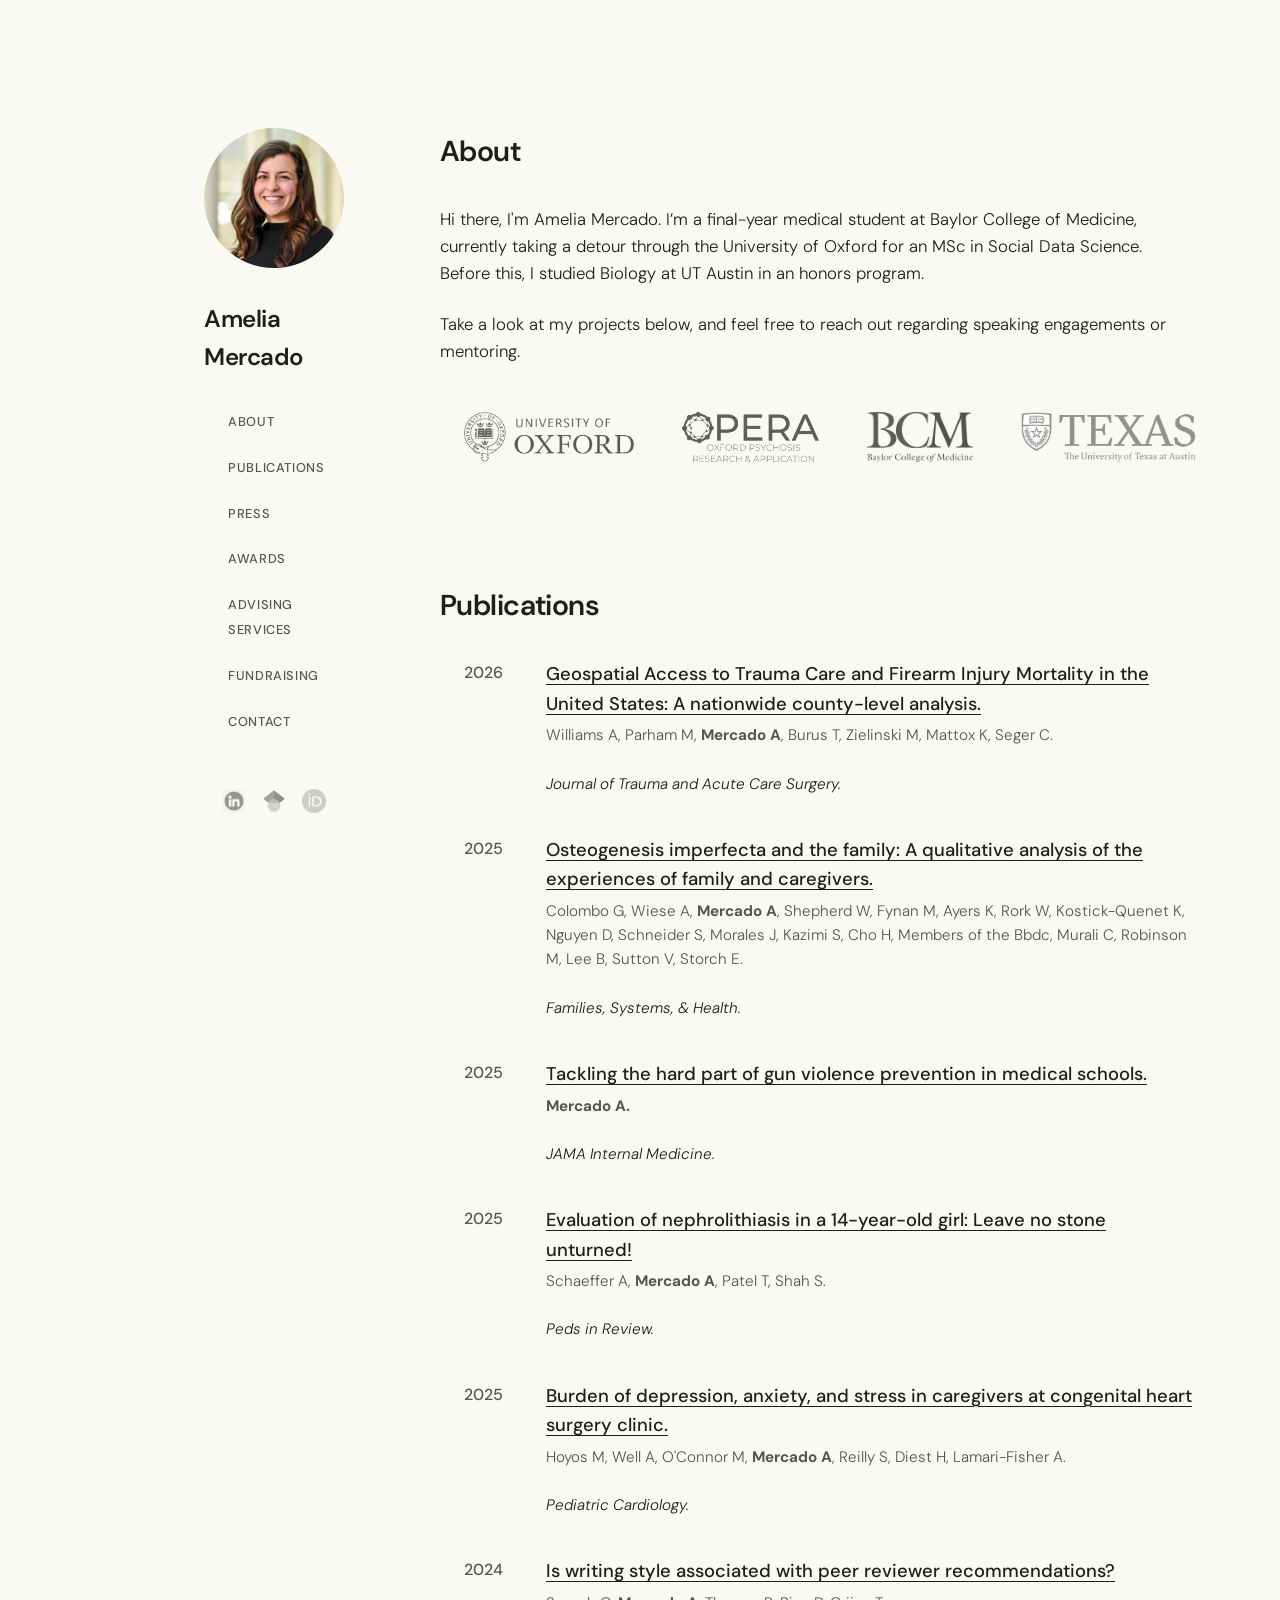
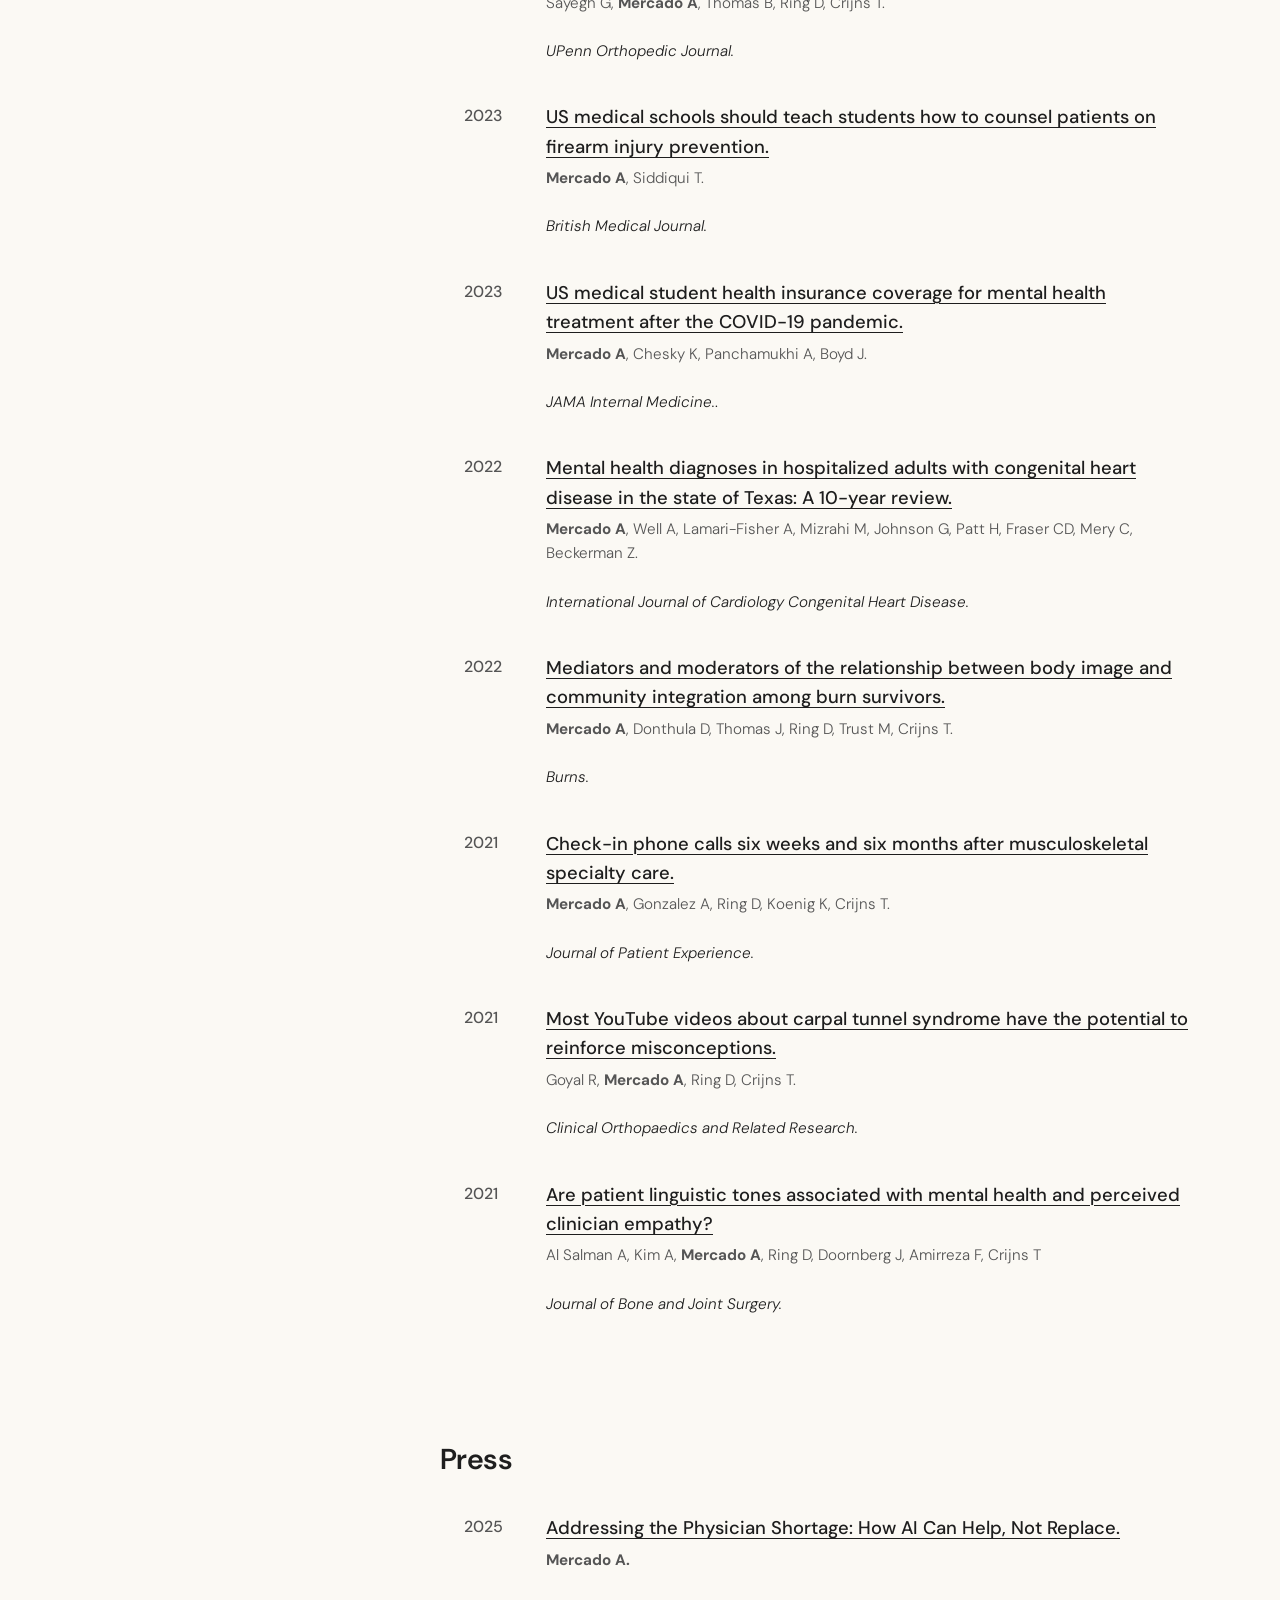
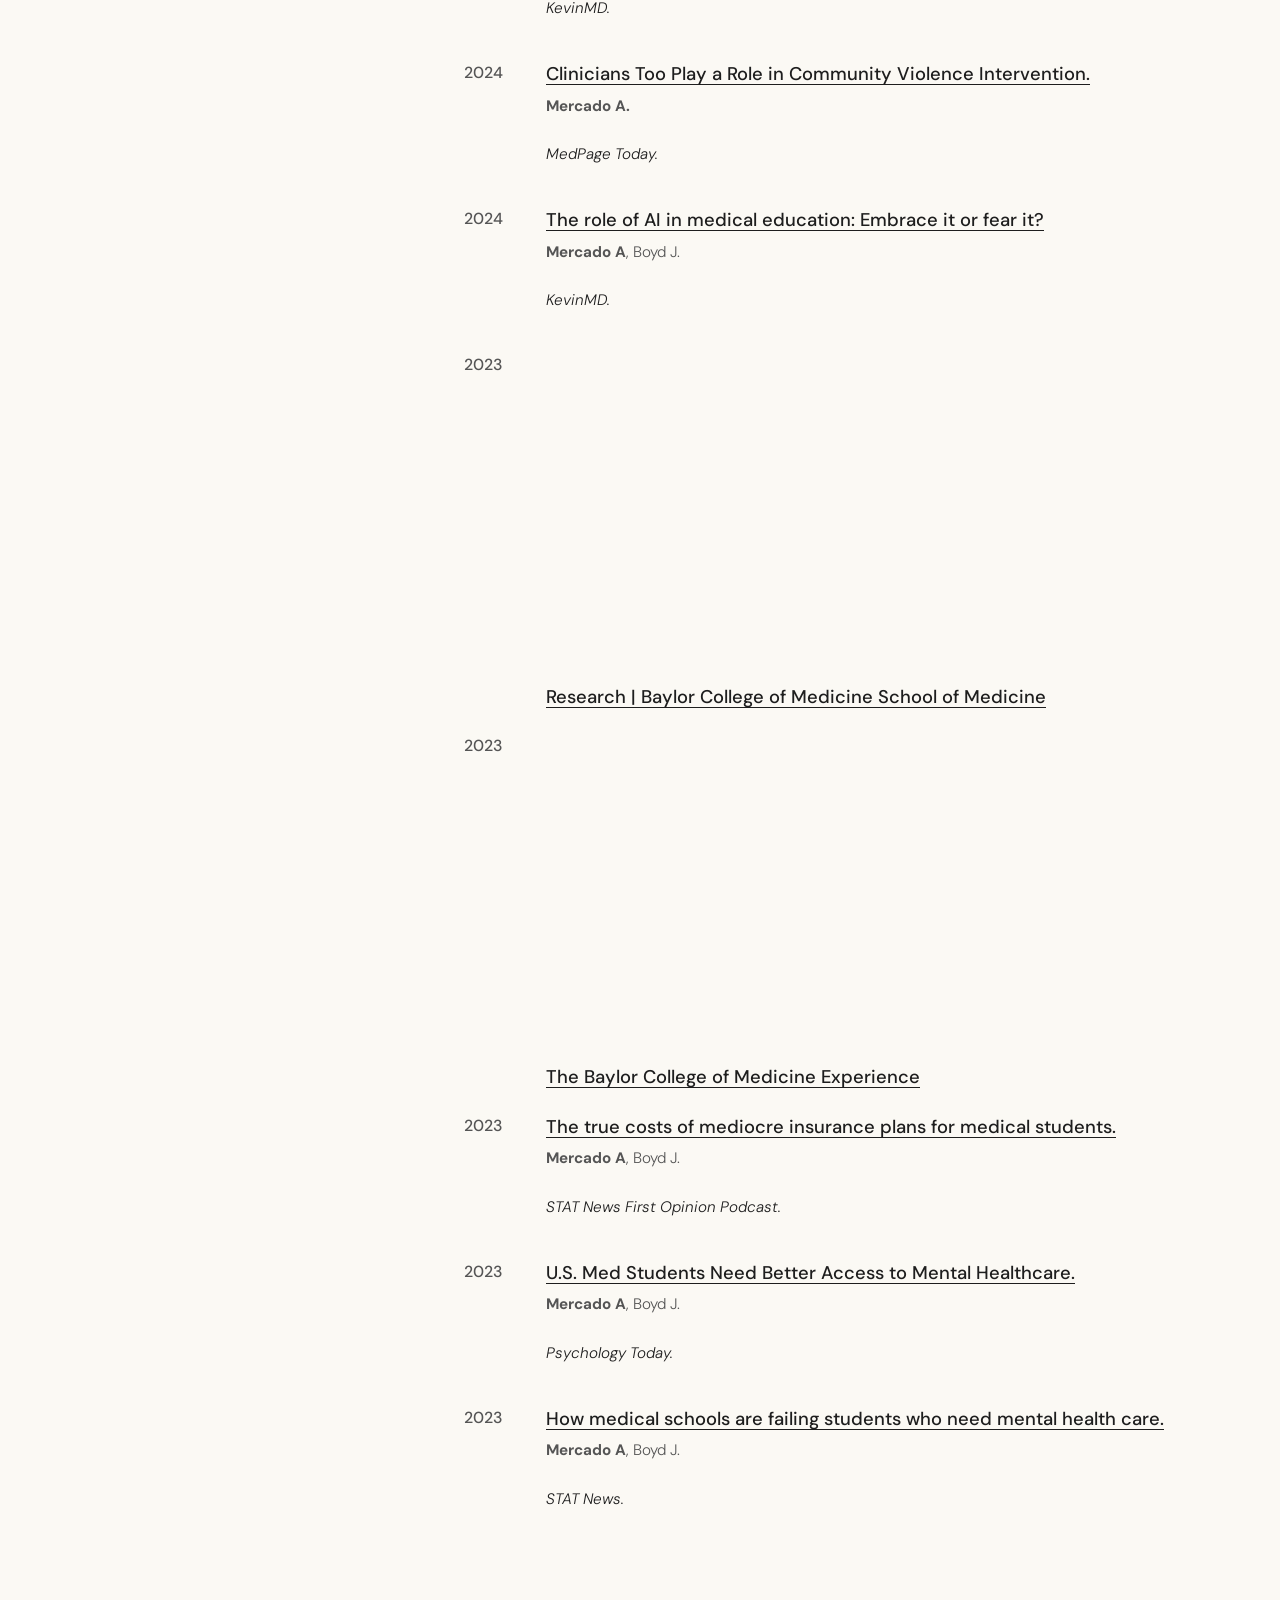
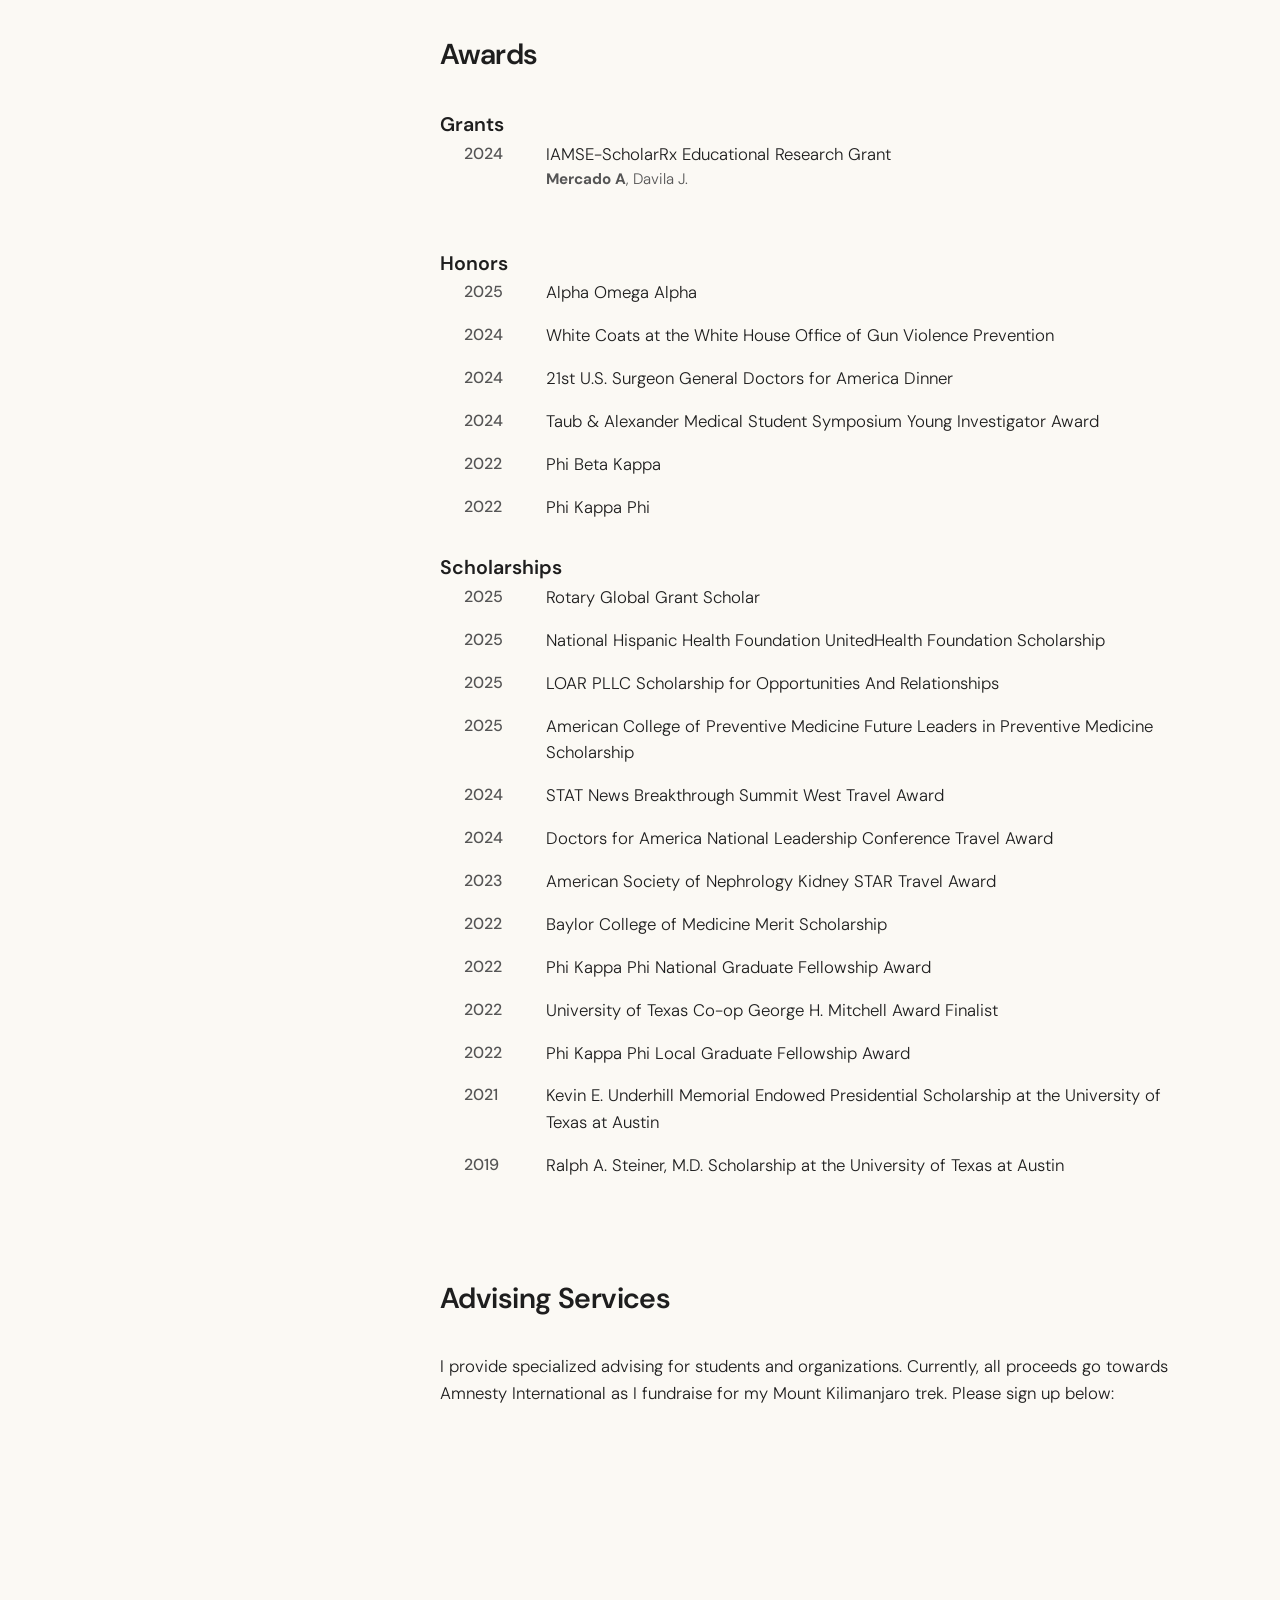
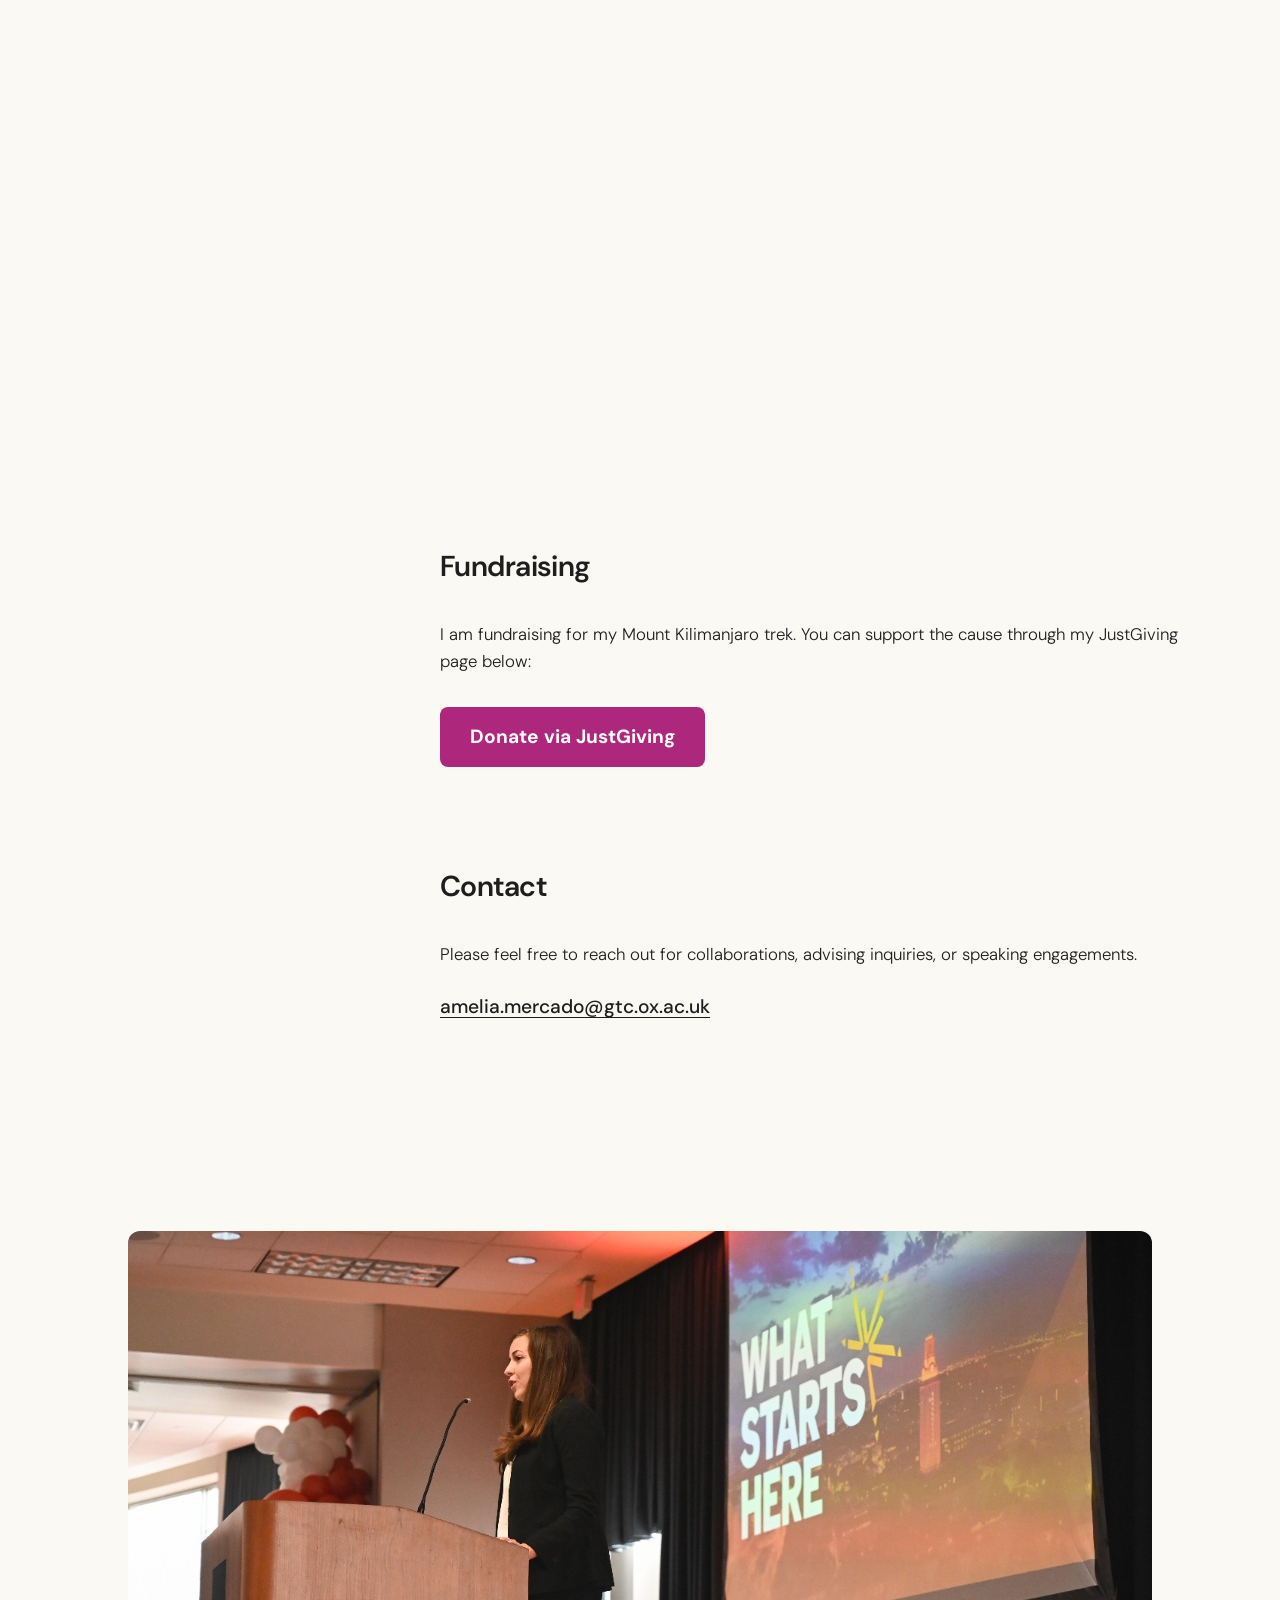
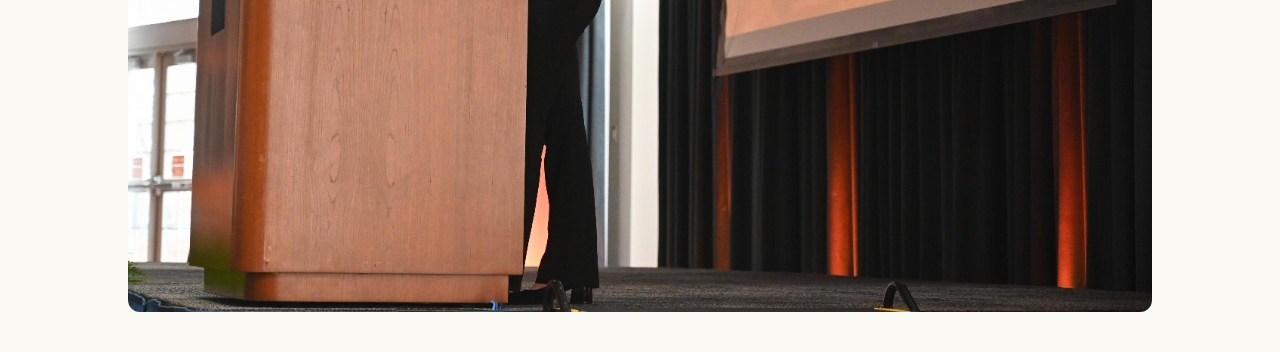
==== commit 87bdbeea: "Update index.html" ====
--- a/index.html
+++ b/index.html
@@ -64,6 +64,8 @@
                     <ul class="affiliations">
                         <li class="affiliation-item"><img src="new-affil-1.png" alt="Affiliation 1"
                                 class="affiliation-logo"></li>
+                        <li class="affiliation-item"><img src="cropped-OPERA_logo.png" alt="OPERA Psychosis Research"
+                                class="affiliation-logo"></li>
                         <li class="affiliation-item"><img src="new-affil-2.png" alt="Affiliation 2"
                                 class="affiliation-logo"></li>
                         <li class="affiliation-item"><img src="new-affil-3.png" alt="Affiliation 3"
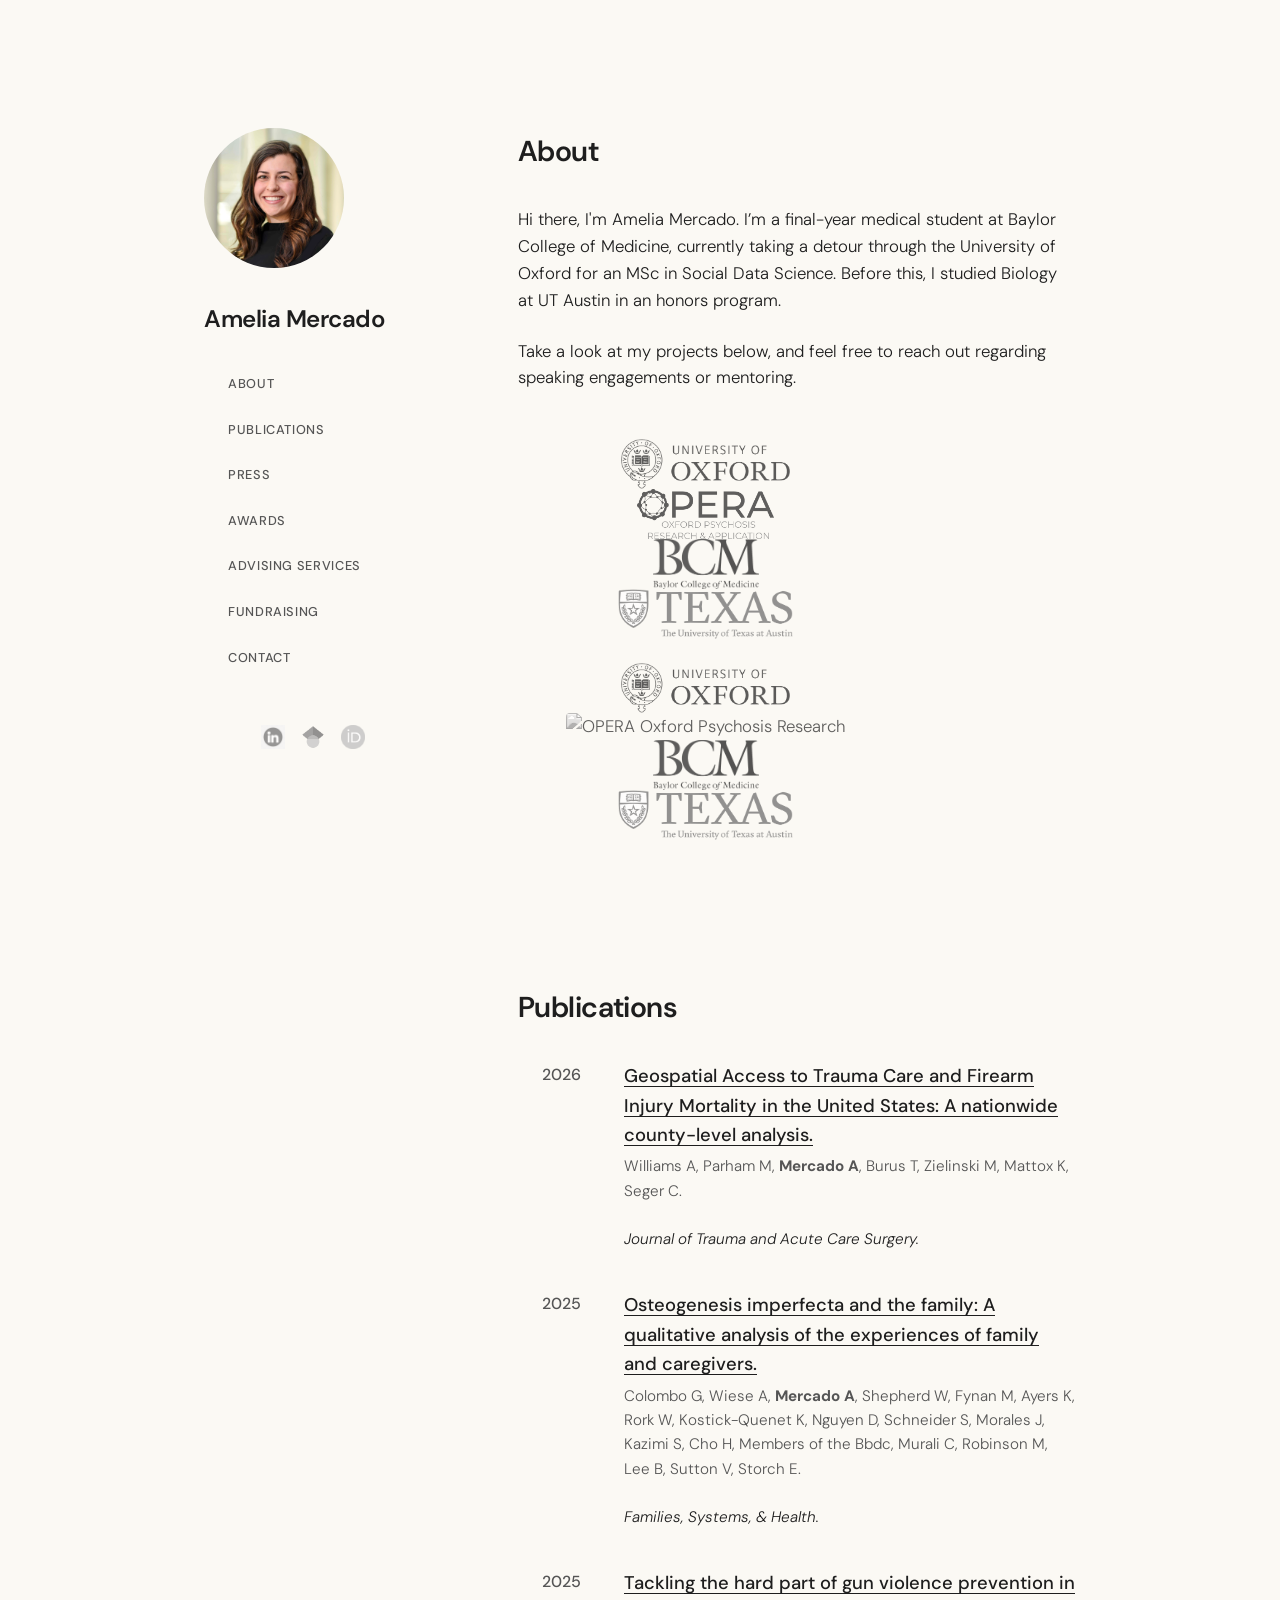
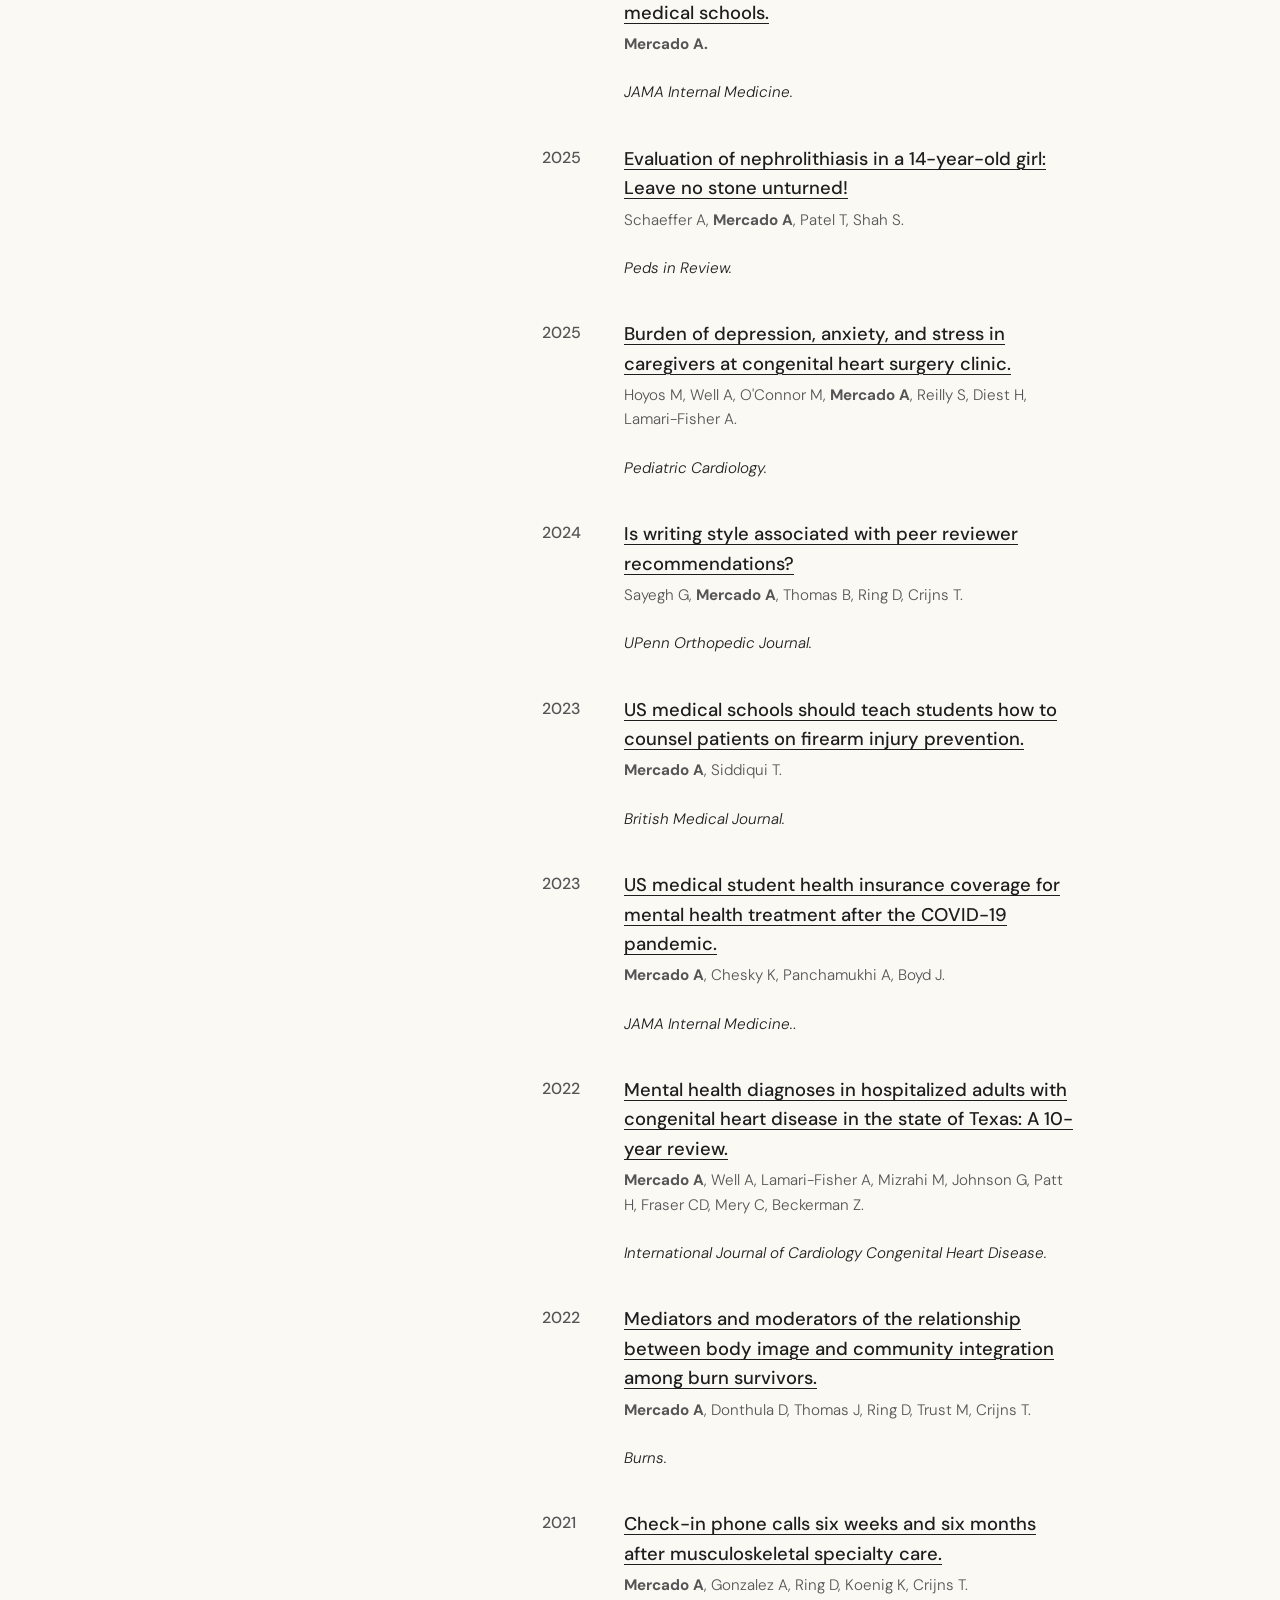
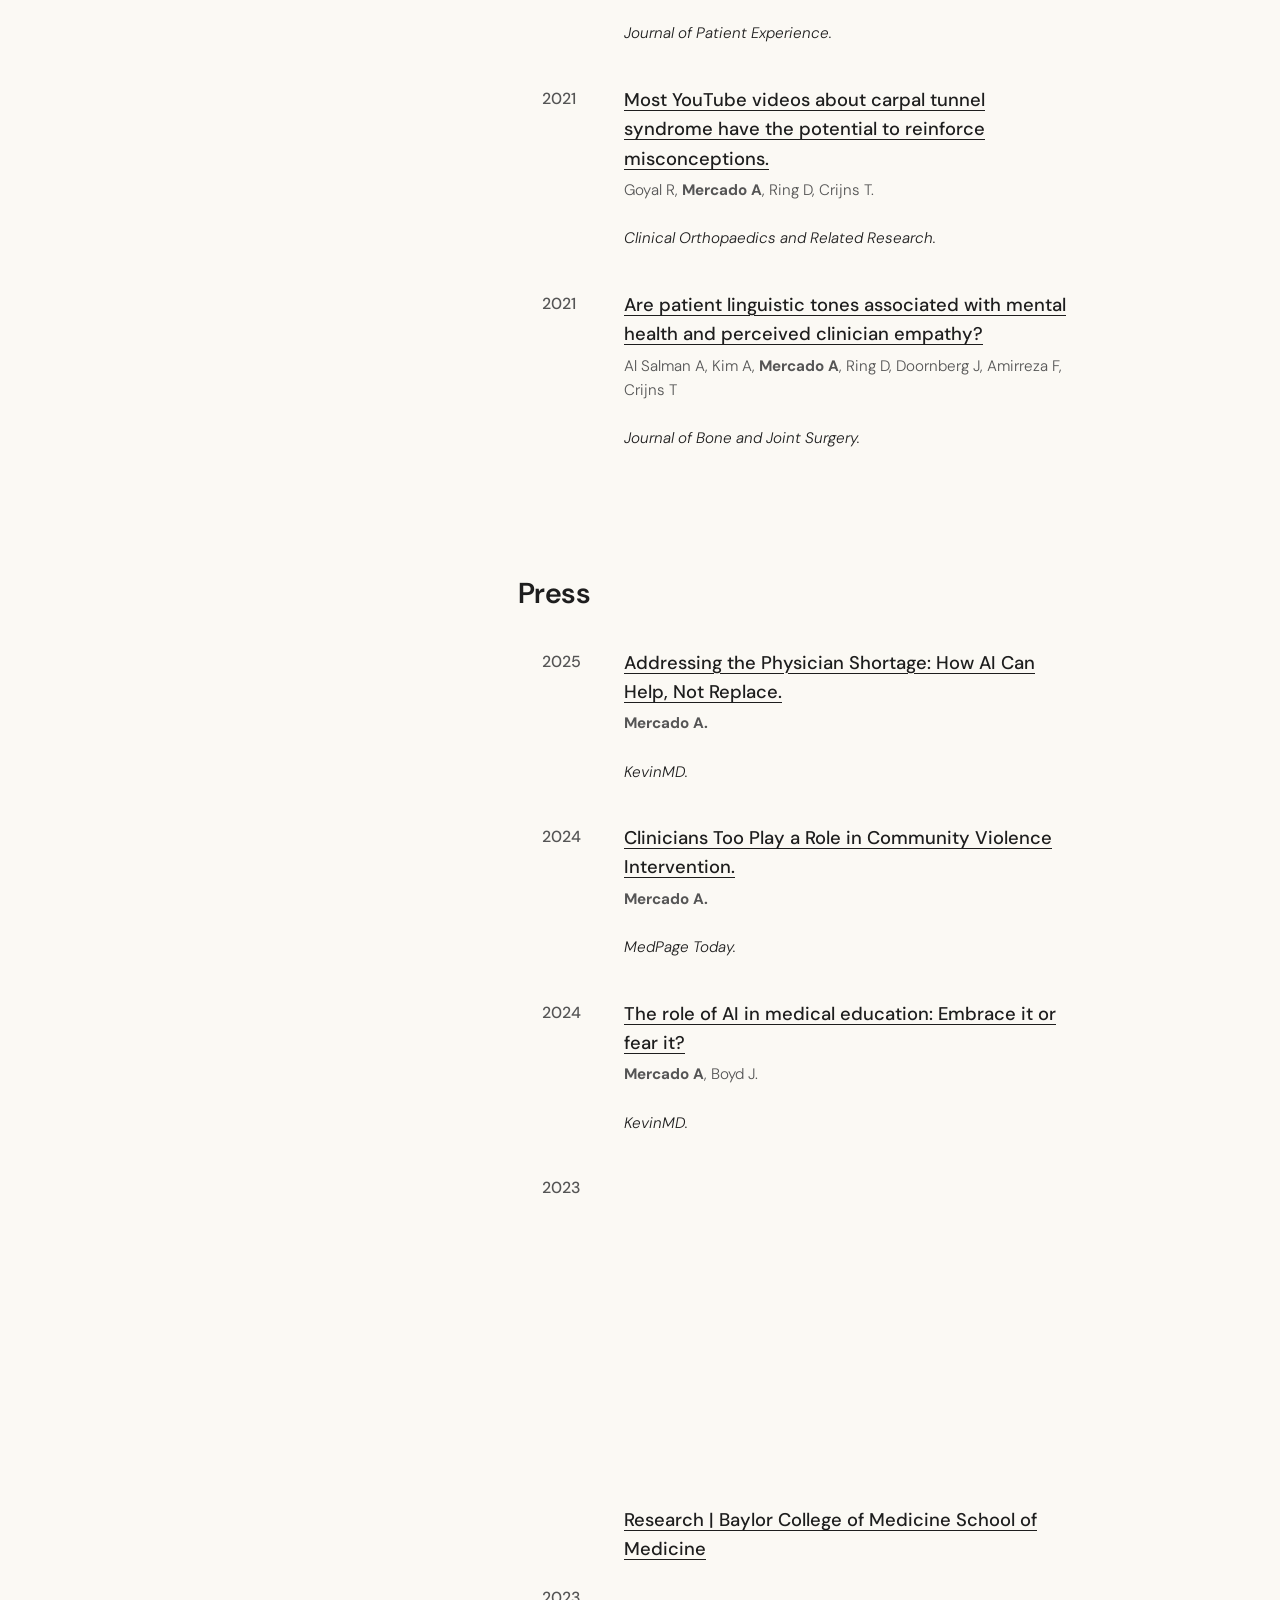
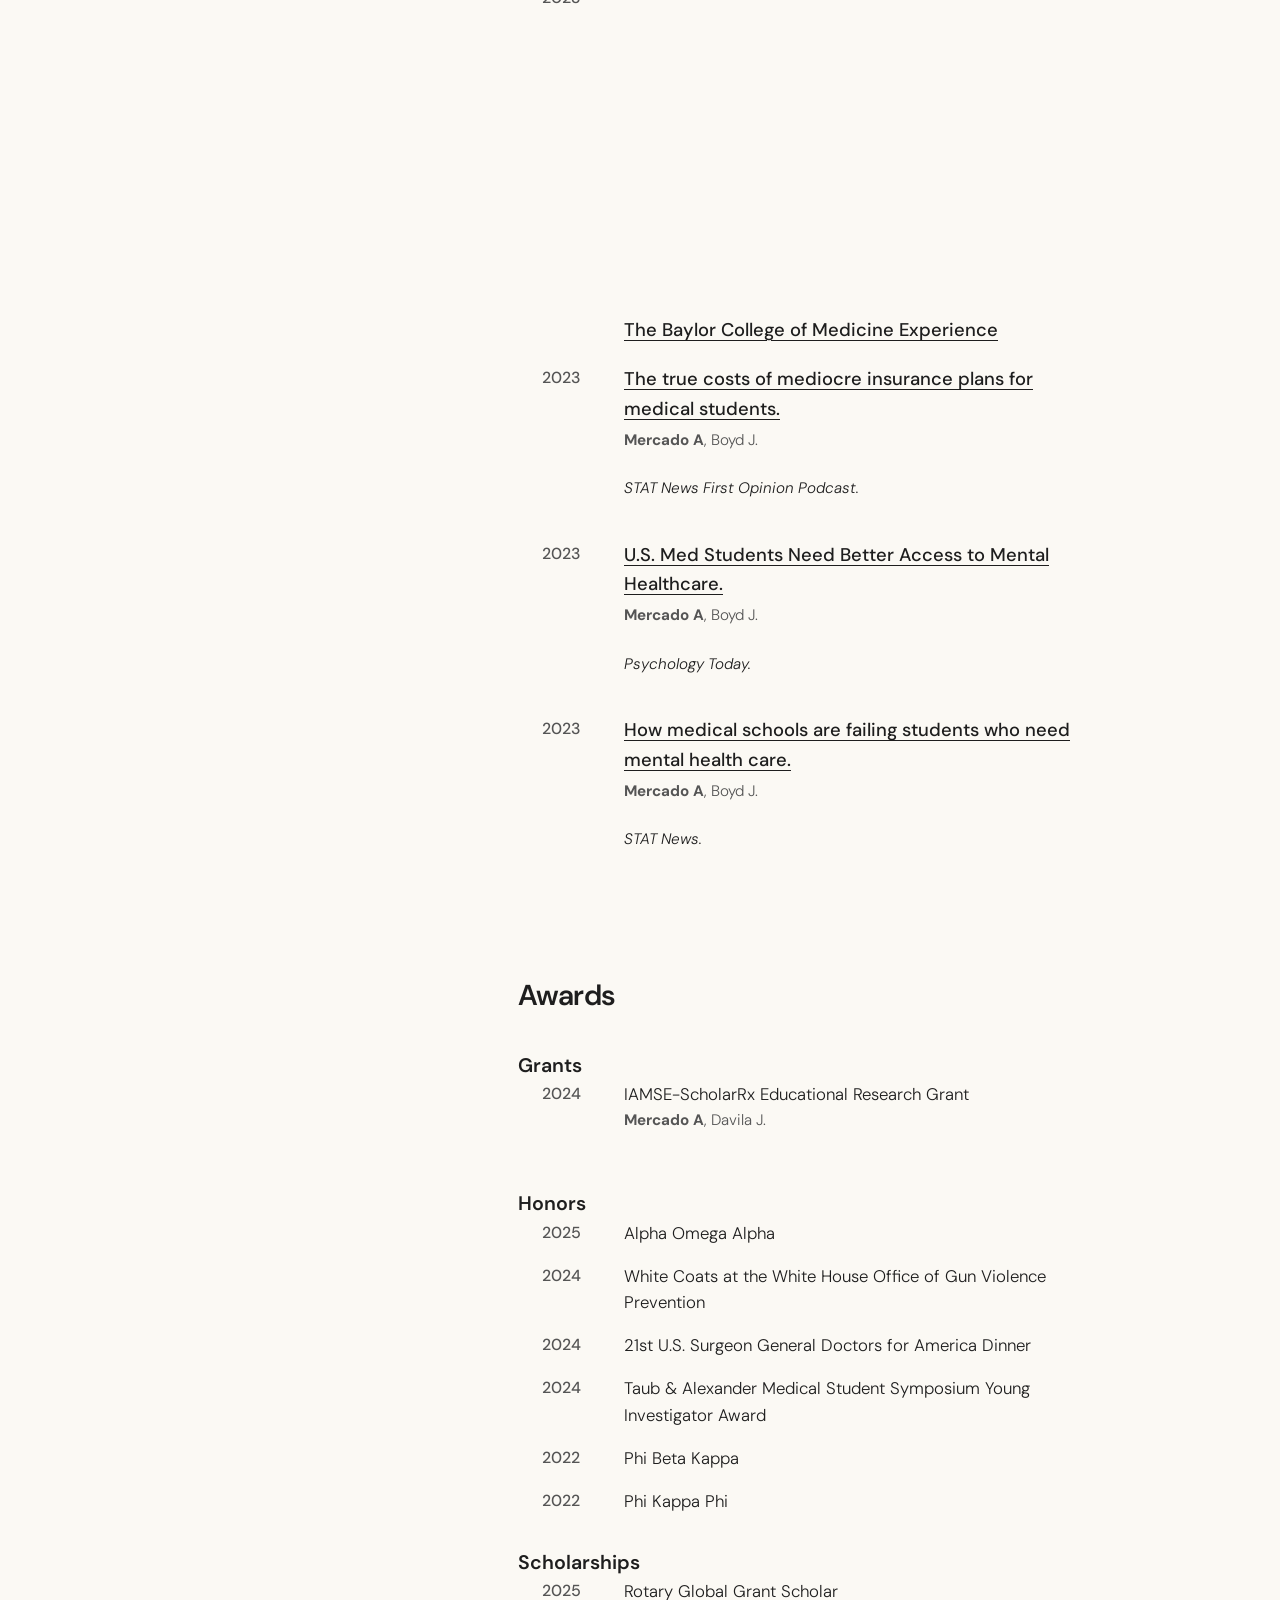
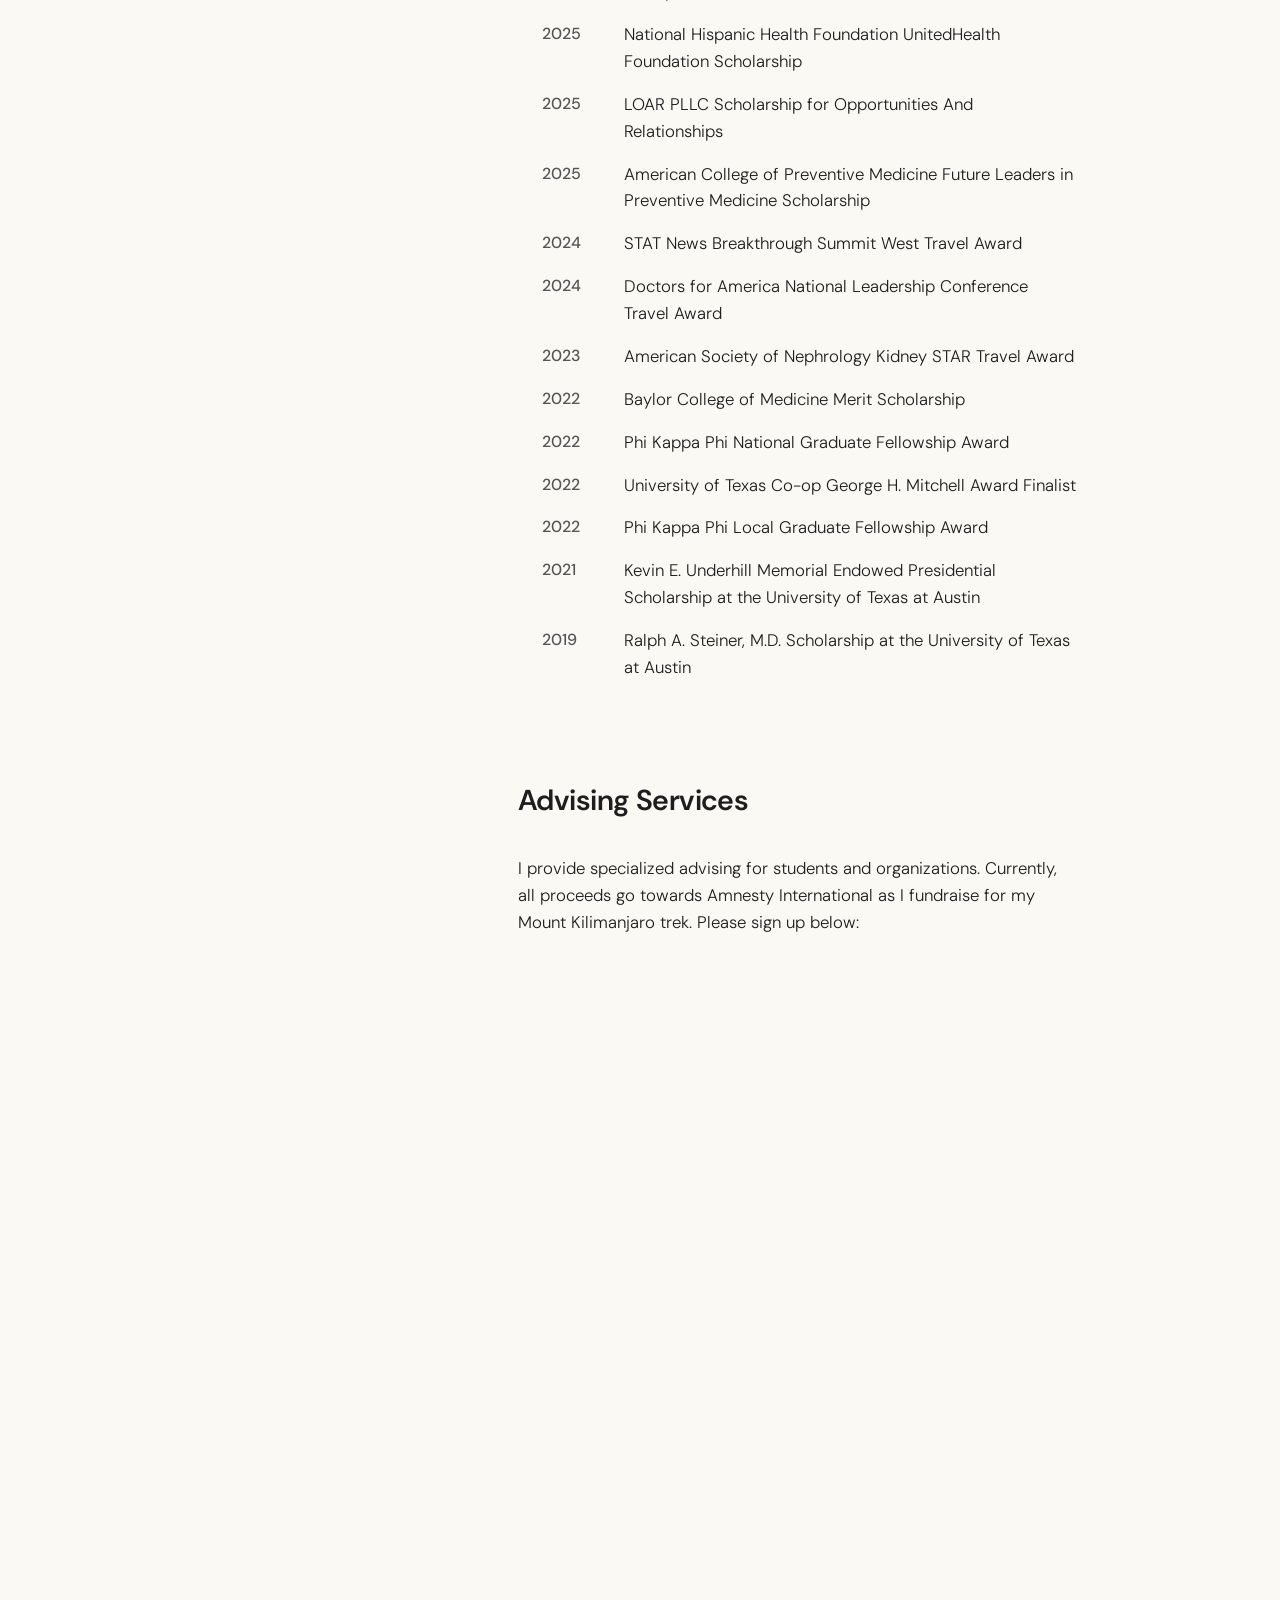
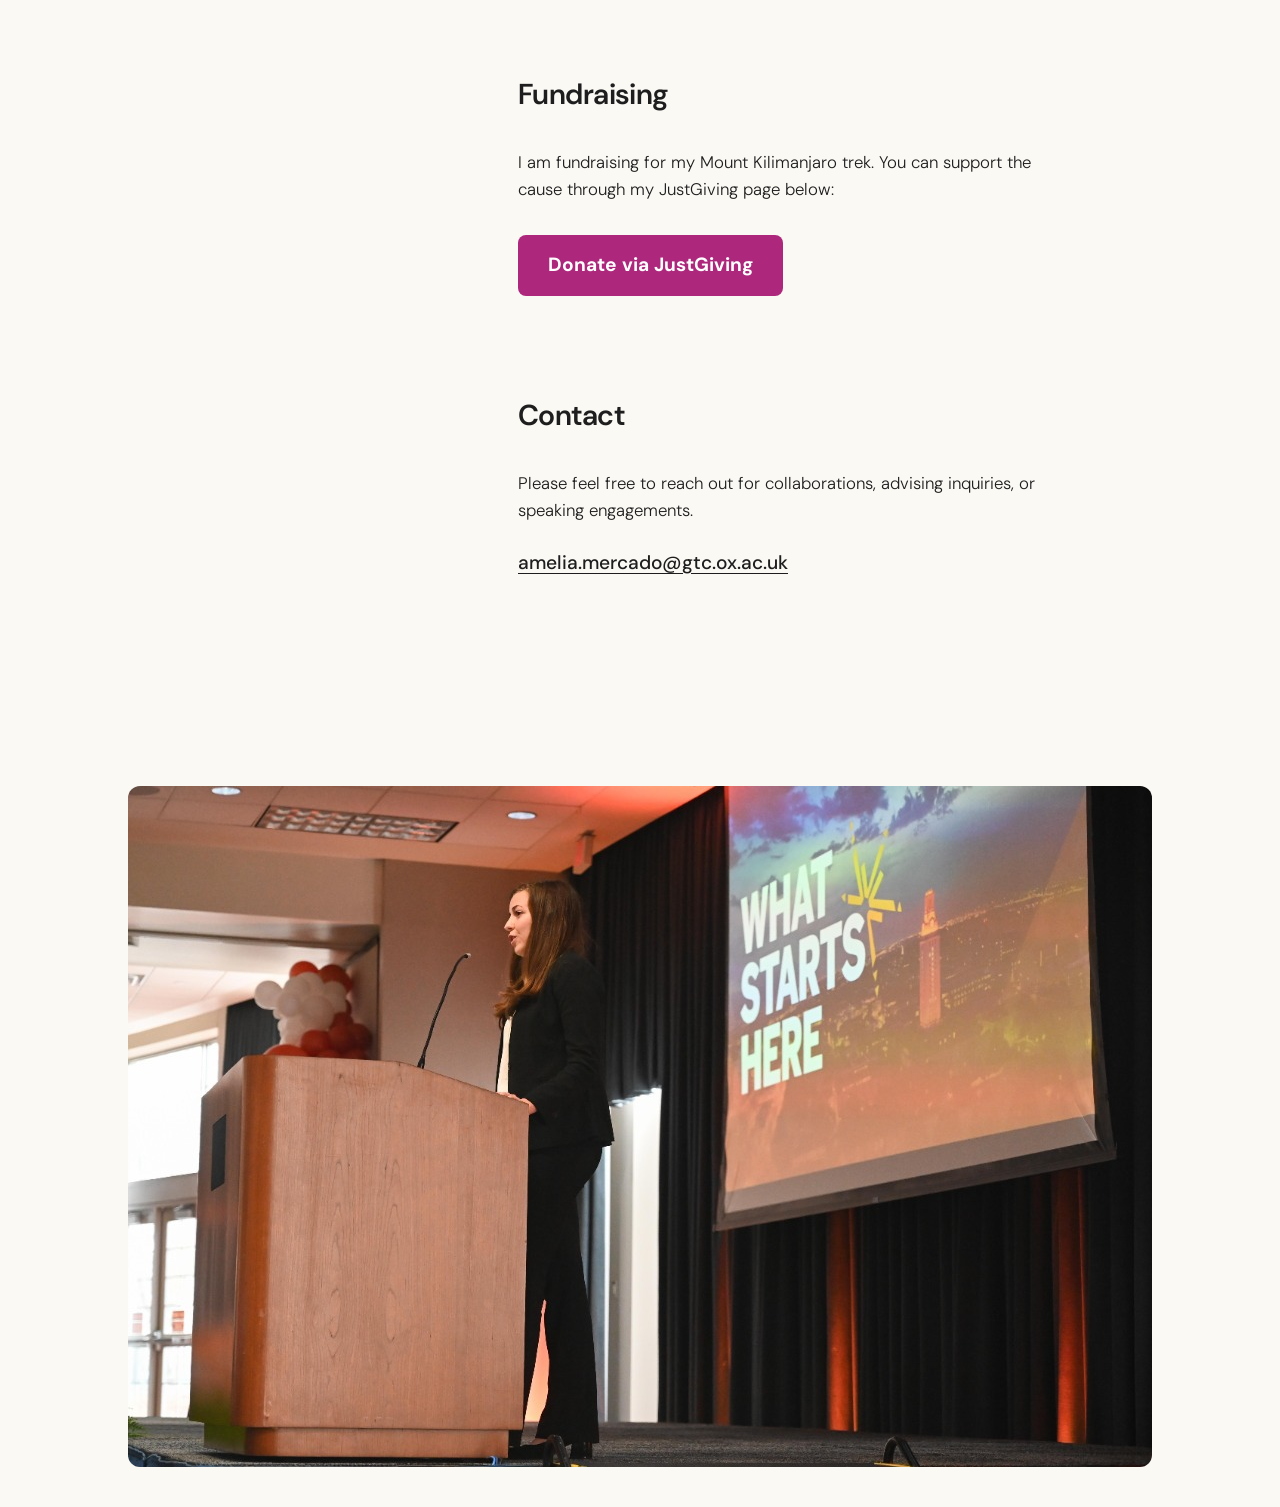
==== commit bf932b1e: "Update index.html" ====
--- a/index.html
+++ b/index.html
@@ -62,15 +62,28 @@
                         mentoring.</p>
 
                     <ul class="affiliations">
-                        <li class="affiliation-item"><img src="new-affil-1.png" alt="Affiliation 1"
-                                class="affiliation-logo"></li>
-                        <li class="affiliation-item"><img src="cropped-OPERA_logo.png" alt="OPERA Psychosis Research"
-                                class="affiliation-logo"></li>
-                        <li class="affiliation-item"><img src="new-affil-2.png" alt="Affiliation 2"
-                                class="affiliation-logo"></li>
-                        <li class="affiliation-item"><img src="new-affil-3.png" alt="Affiliation 3"
-                                class="affiliation-logo"></li>
-                    </ul>
+                    <div class="affiliations-marquee">
+                        <ul class="affiliations-track">
+                            <li class="affiliation-item"><img src="new-affil-1.png" alt="Affiliation 1"
+                                    class="affiliation-logo"></li>
+                            <li class="affiliation-item"><img src="cropped-OPERA_logo.png" alt="OPERA Oxford Psychosis Research"
+                                    class="affiliation-logo"></li>
+                            <li class="affiliation-item"><img src="new-affil-2.png" alt="Affiliation 2"
+                                    class="affiliation-logo"></li>
+                            <li class="affiliation-item"><img src="new-affil-3.png" alt="Affiliation 3"
+                                    class="affiliation-logo"></li>
+                        </ul>
+                        <ul class="affiliations-track" aria-hidden="true">
+                            <li class="affiliation-item"><img src="new-affil-1.png" alt="Affiliation 1"
+                                    class="affiliation-logo"></li>
+                            <li class="affiliation-item"><img src="opera-logo.png" alt="OPERA Oxford Psychosis Research"
+                                    class="affiliation-logo"></li>
+                            <li class="affiliation-item"><img src="new-affil-2.png" alt="Affiliation 2"
+                                    class="affiliation-logo"></li>
+                            <li class="affiliation-item"><img src="new-affil-3.png" alt="Affiliation 3"
+                                    class="affiliation-logo"></li>
+                        </ul>
+                    </div>
                 </div>
             </section>
 
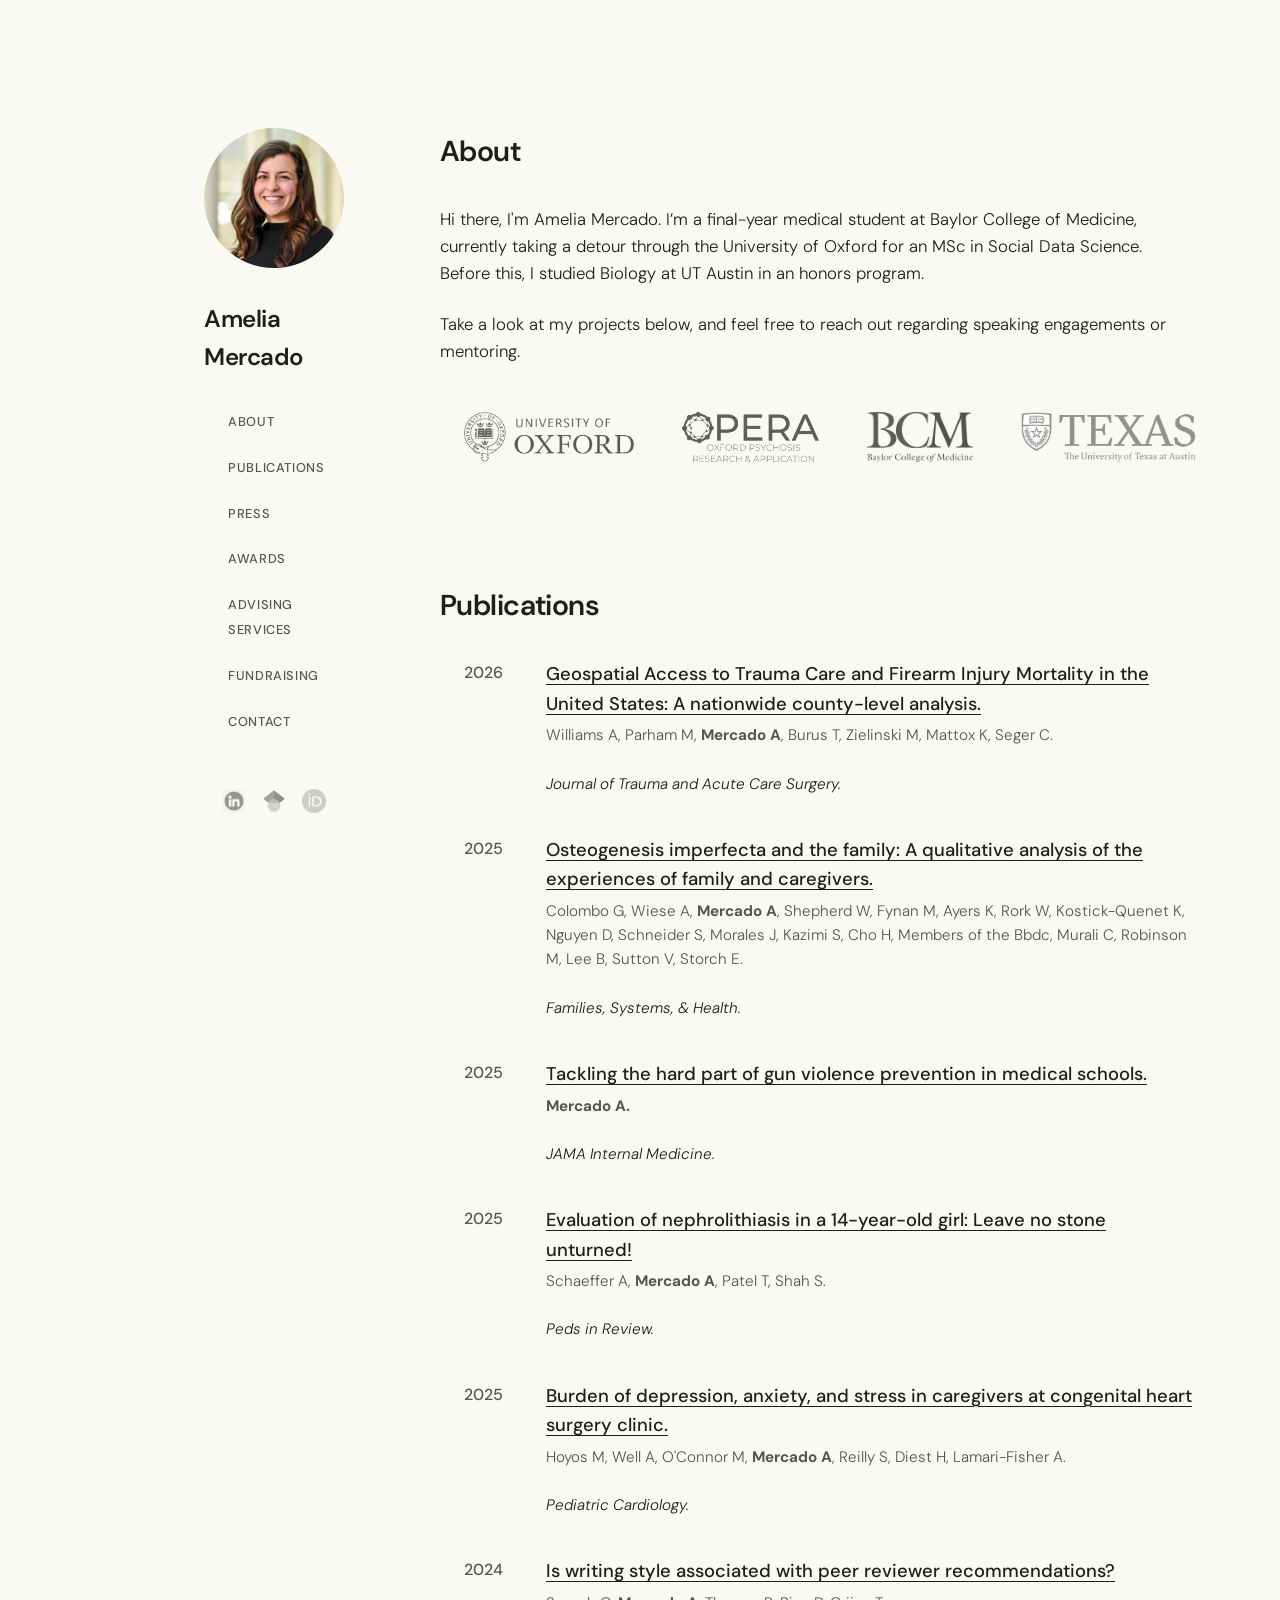
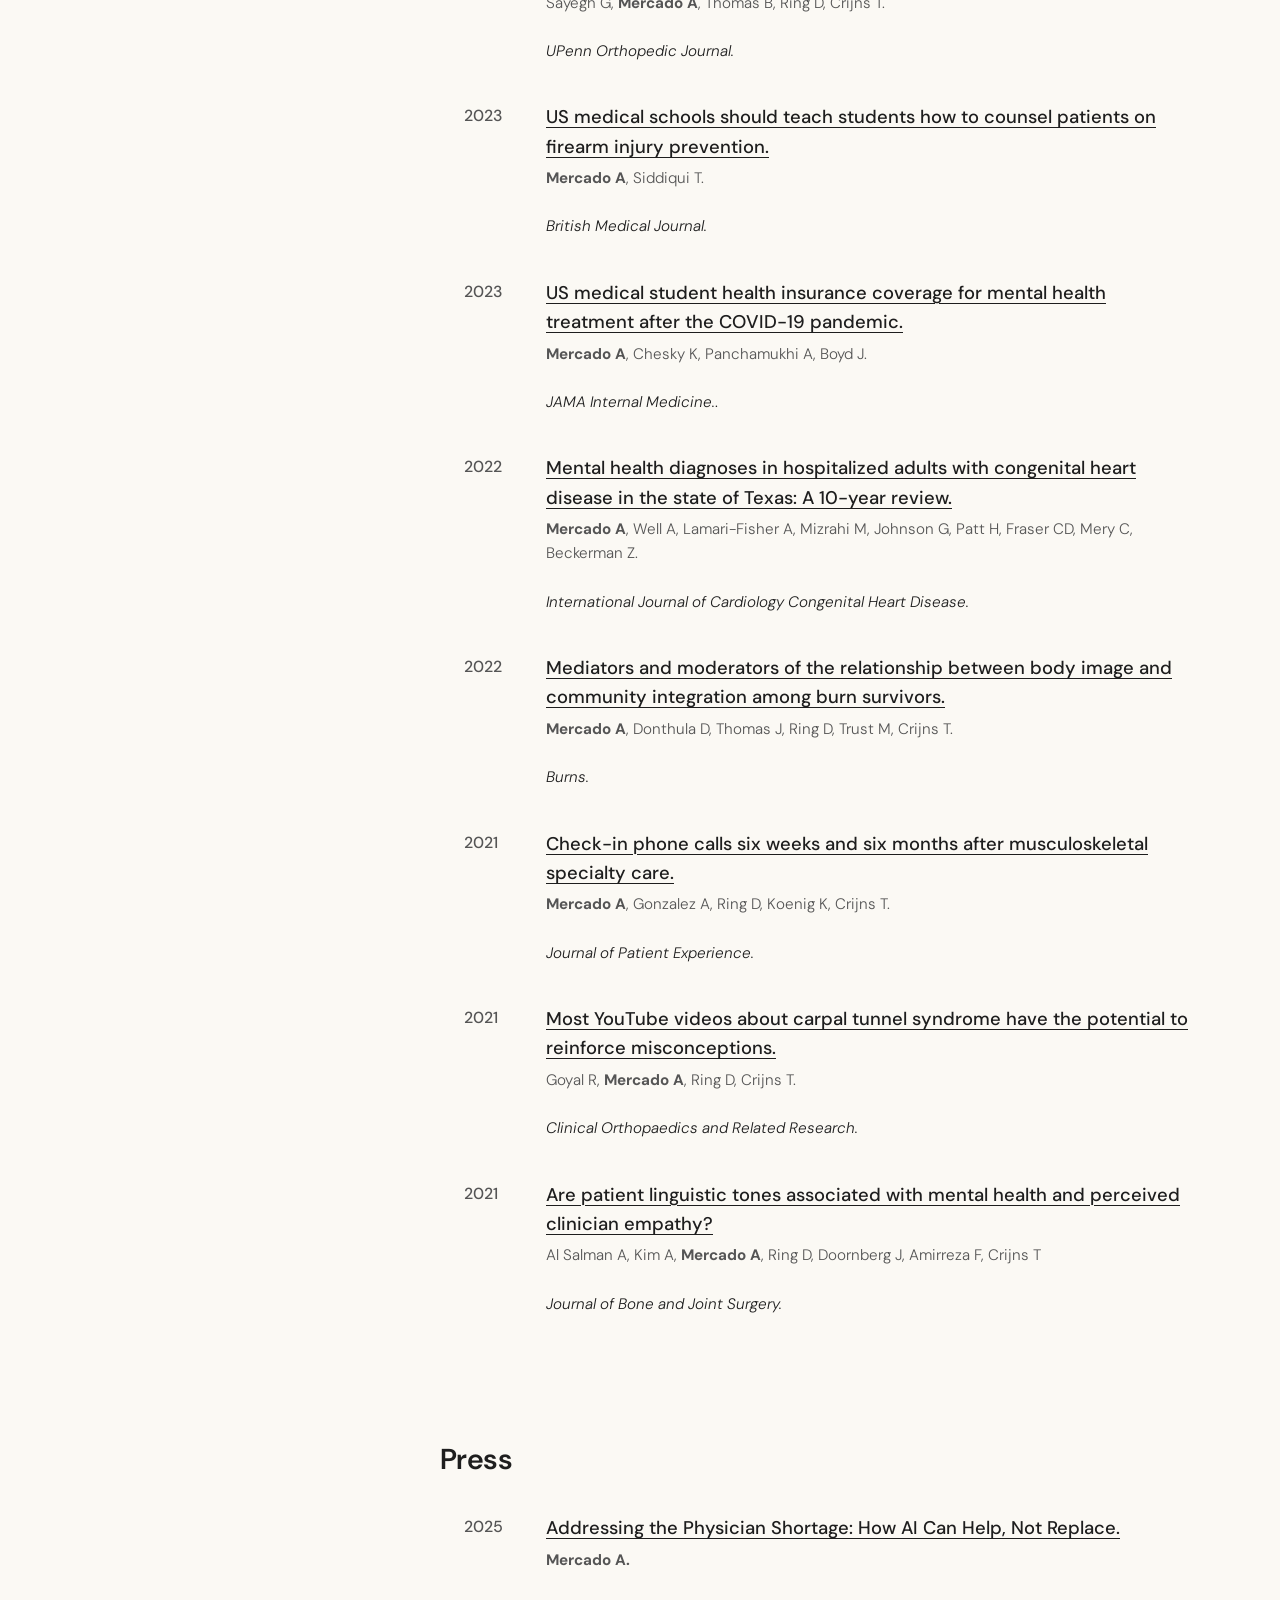
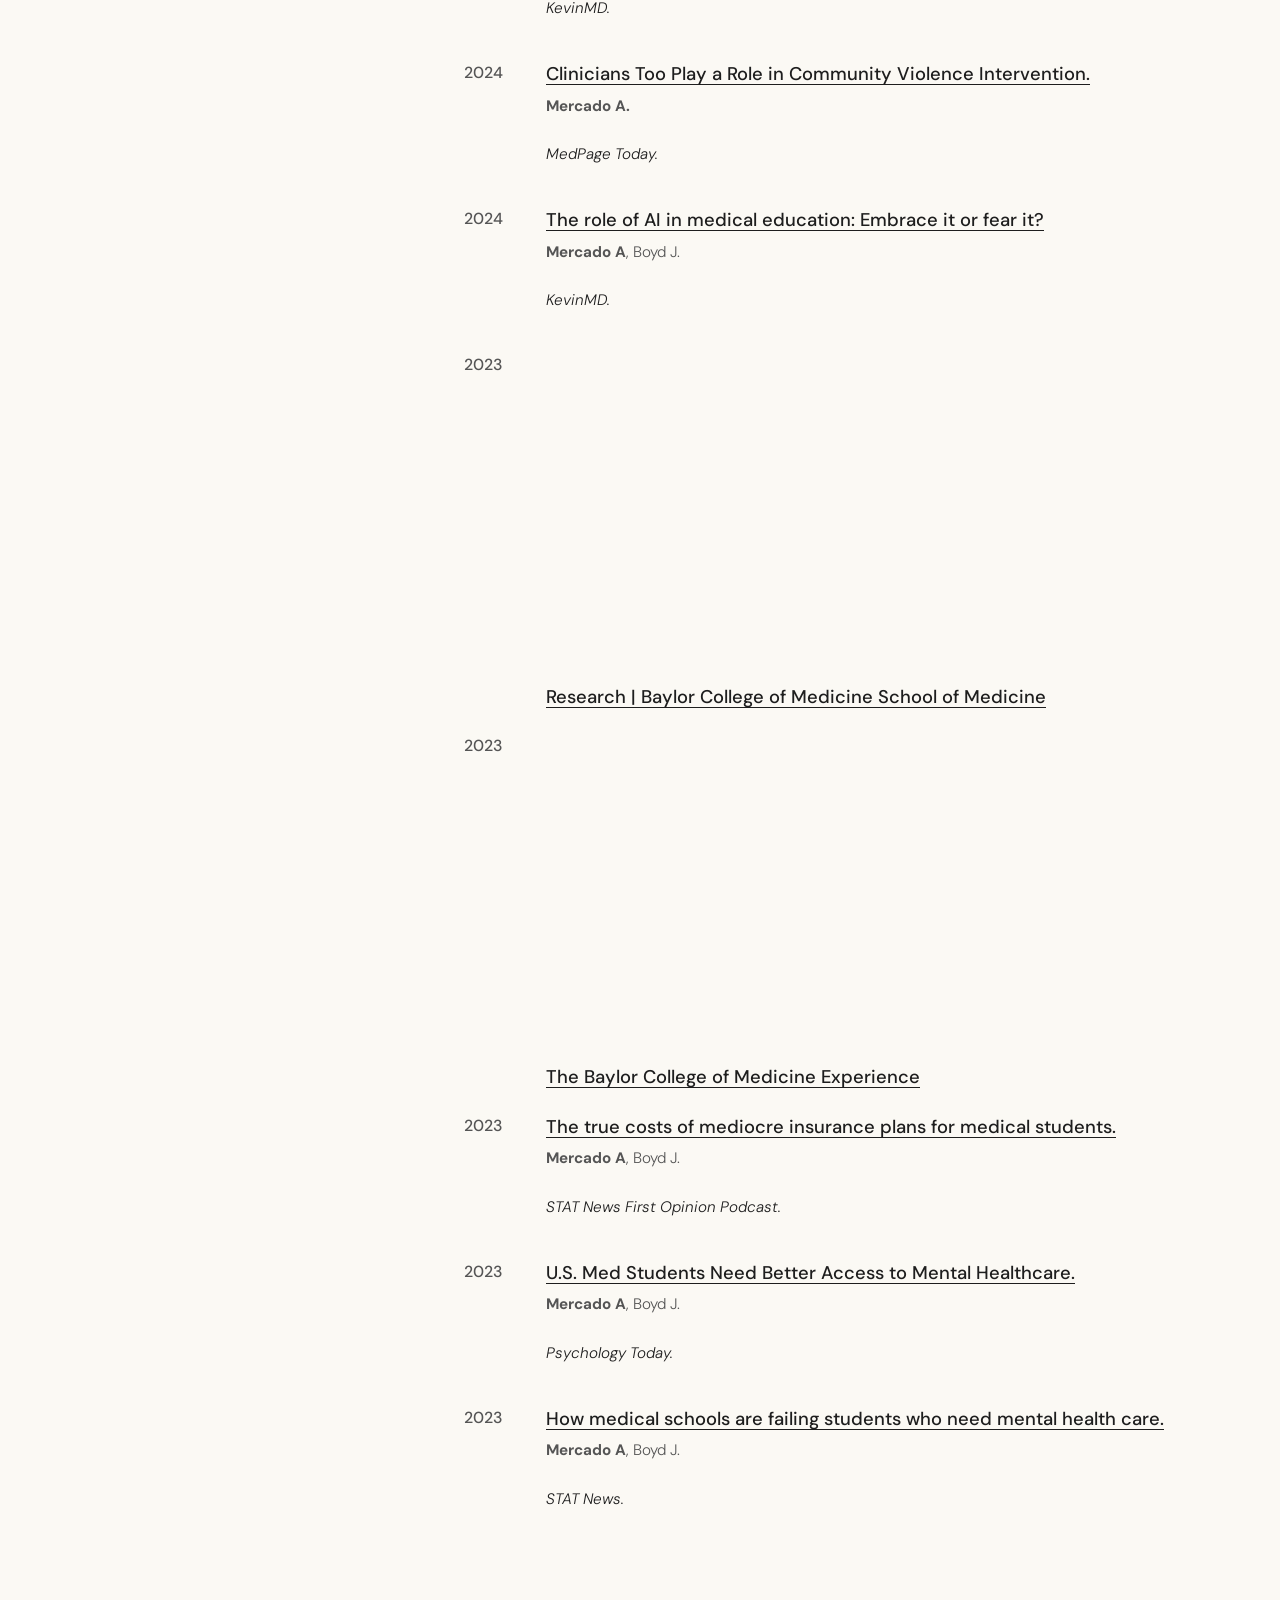
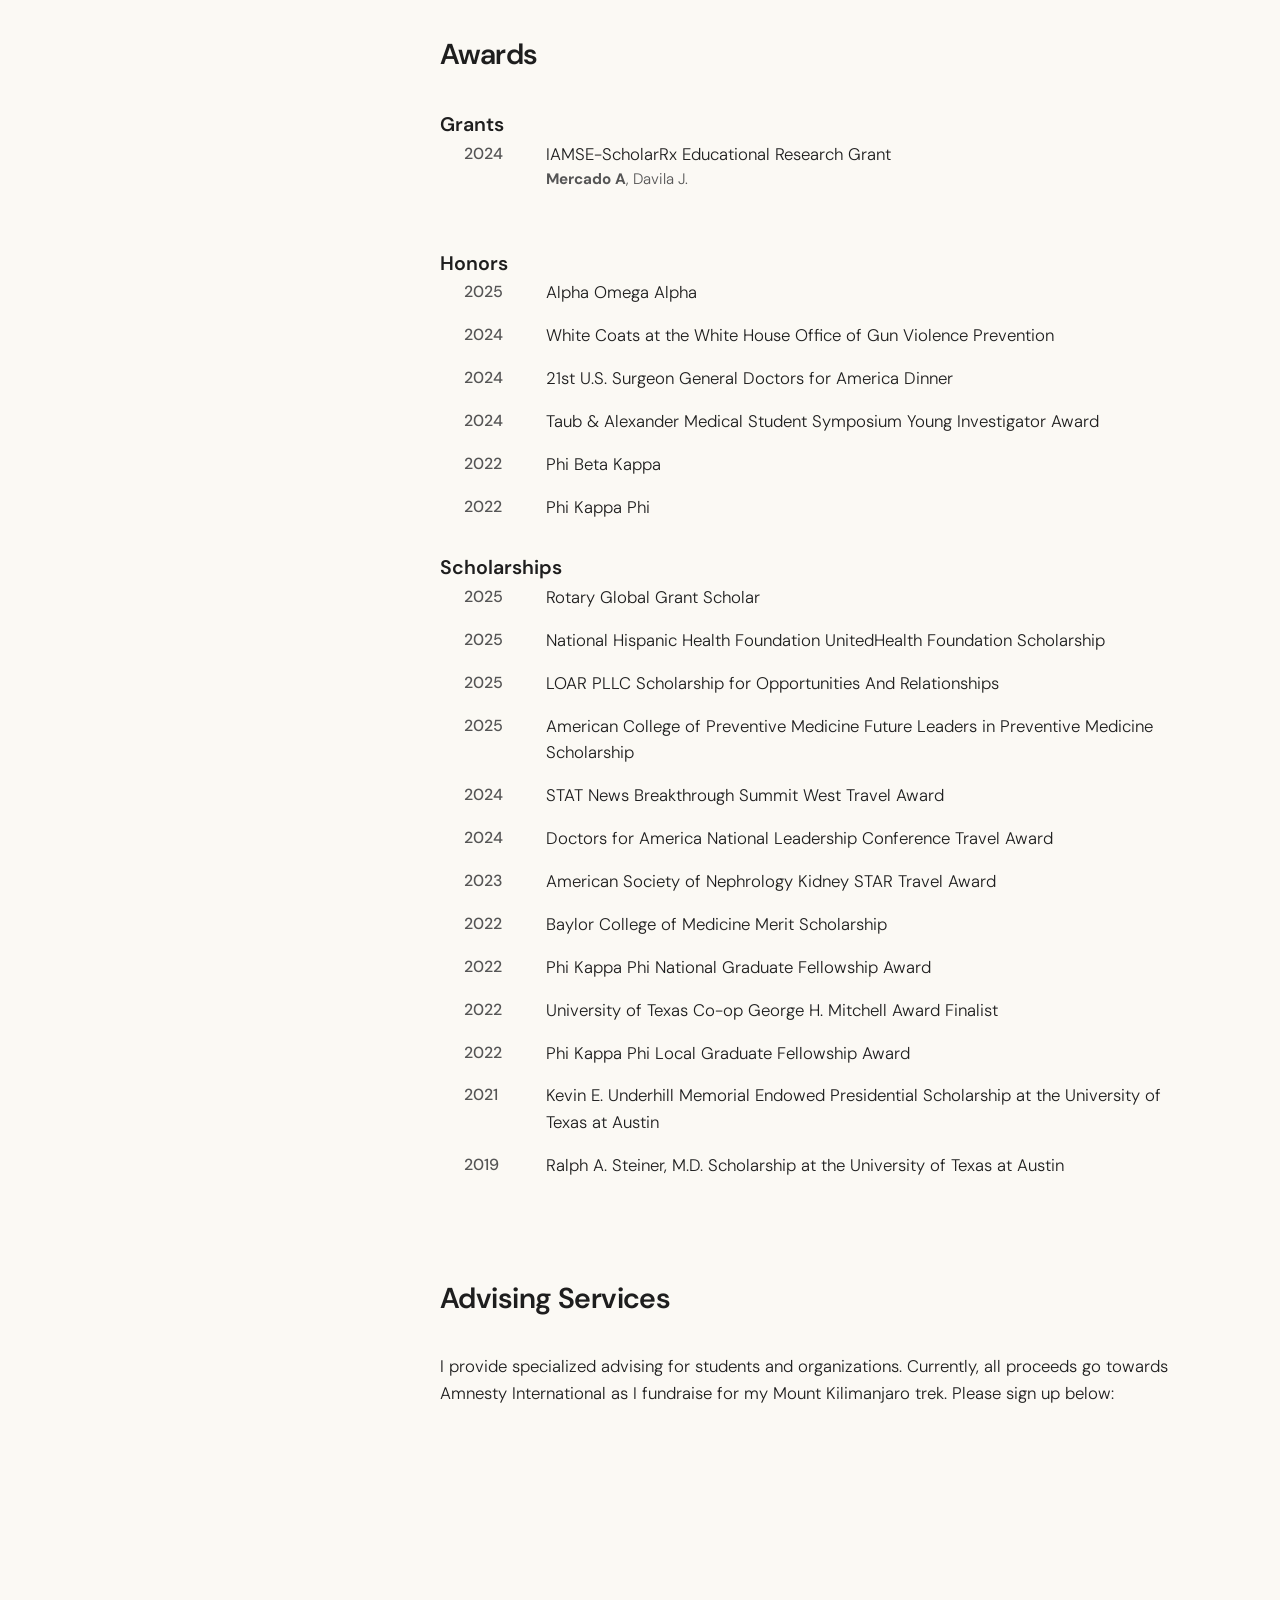
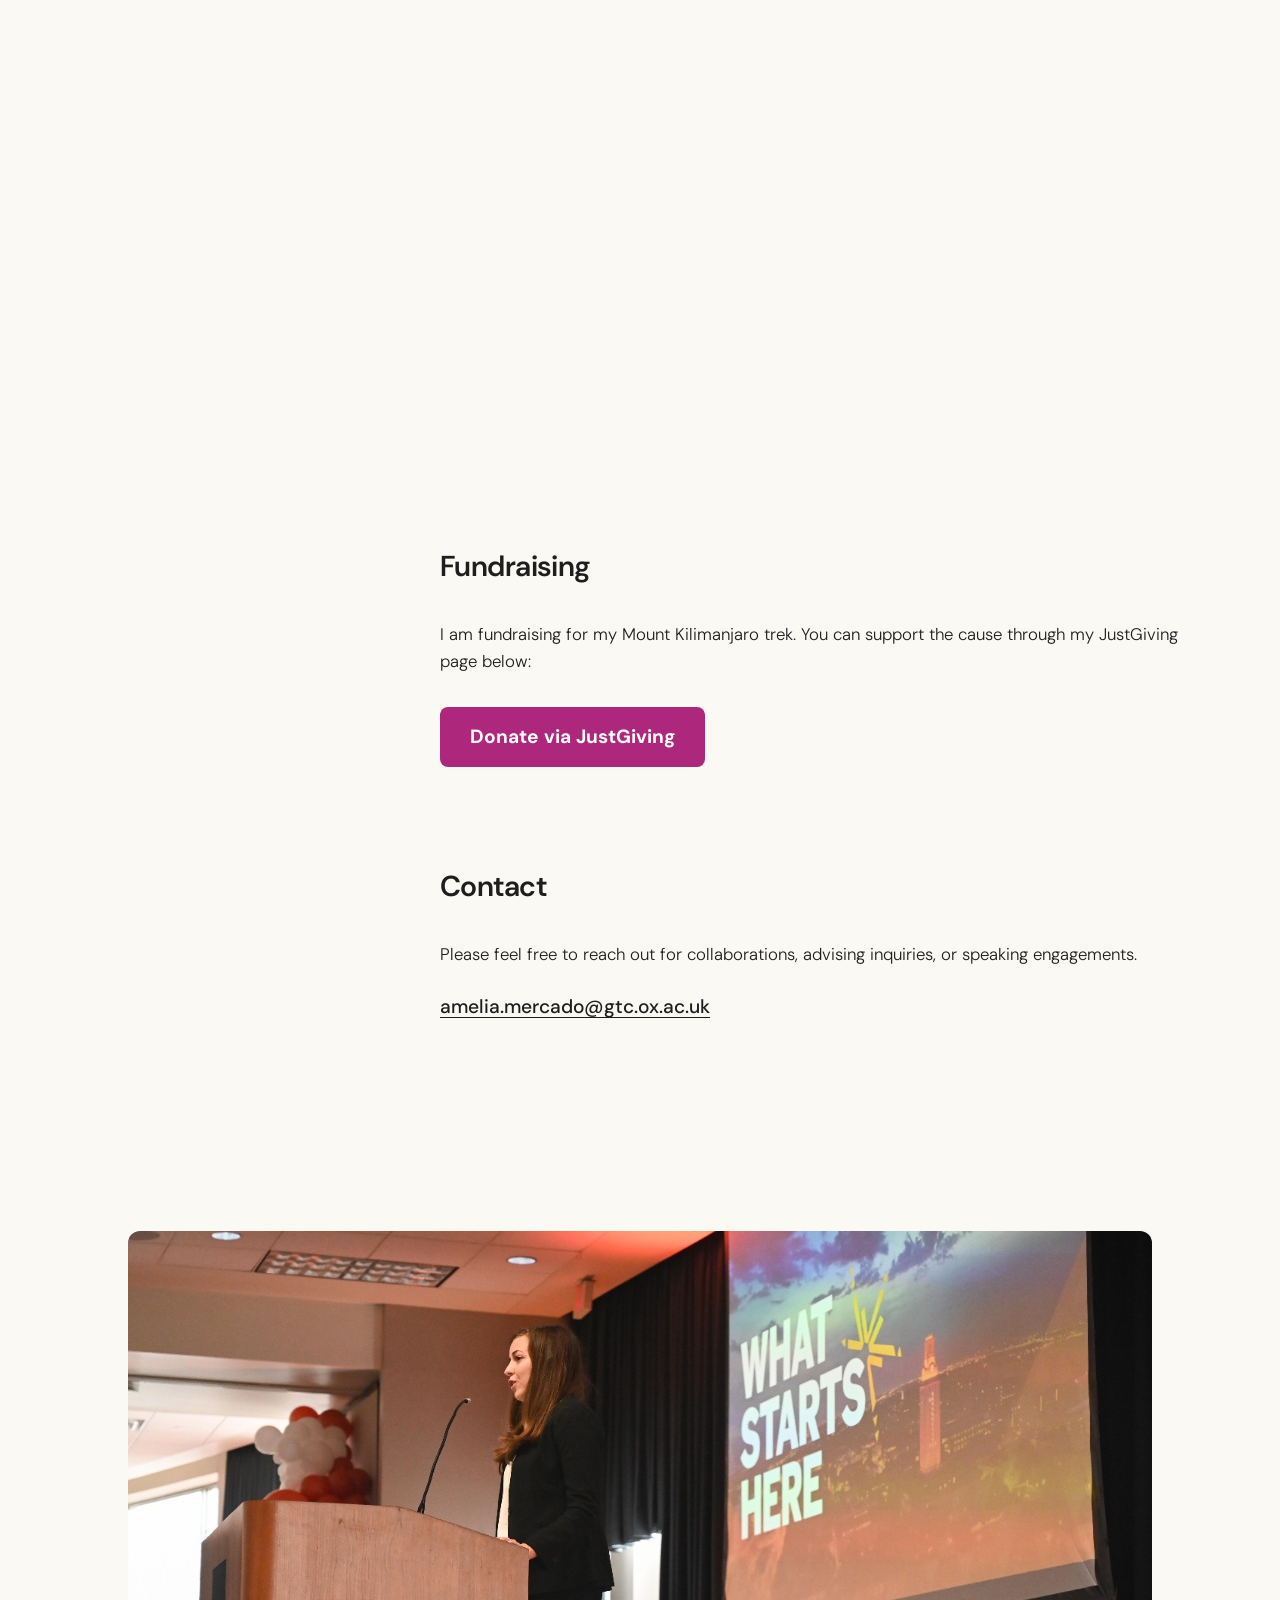
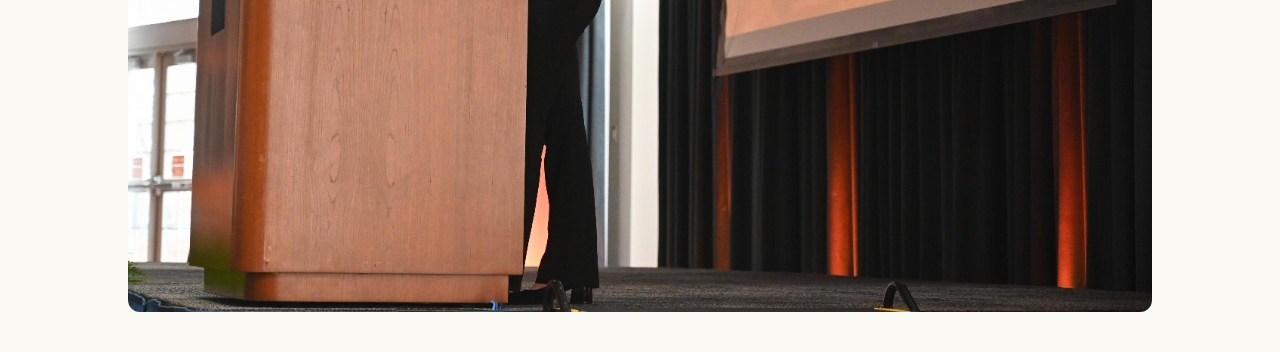
==== commit 8289732d: "Update index.html" ====
--- a/index.html
+++ b/index.html
@@ -62,28 +62,15 @@
                         mentoring.</p>
 
                     <ul class="affiliations">
-                    <div class="affiliations-marquee">
-                        <ul class="affiliations-track">
-                            <li class="affiliation-item"><img src="new-affil-1.png" alt="Affiliation 1"
-                                    class="affiliation-logo"></li>
-                            <li class="affiliation-item"><img src="cropped-OPERA_logo.png" alt="OPERA Oxford Psychosis Research"
-                                    class="affiliation-logo"></li>
-                            <li class="affiliation-item"><img src="new-affil-2.png" alt="Affiliation 2"
-                                    class="affiliation-logo"></li>
-                            <li class="affiliation-item"><img src="new-affil-3.png" alt="Affiliation 3"
-                                    class="affiliation-logo"></li>
-                        </ul>
-                        <ul class="affiliations-track" aria-hidden="true">
-                            <li class="affiliation-item"><img src="new-affil-1.png" alt="Affiliation 1"
-                                    class="affiliation-logo"></li>
-                            <li class="affiliation-item"><img src="opera-logo.png" alt="OPERA Oxford Psychosis Research"
-                                    class="affiliation-logo"></li>
-                            <li class="affiliation-item"><img src="new-affil-2.png" alt="Affiliation 2"
-                                    class="affiliation-logo"></li>
-                            <li class="affiliation-item"><img src="new-affil-3.png" alt="Affiliation 3"
-                                    class="affiliation-logo"></li>
-                        </ul>
-                    </div>
+                        <li class="affiliation-item"><img src="new-affil-1.png" alt="Affiliation 1"
+                                class="affiliation-logo"></li>
+                        <li class="affiliation-item"><img src="cropped-OPERA_logo.png" alt="OPERA Psychosis Research"
+                                class="affiliation-logo"></li>
+                        <li class="affiliation-item"><img src="new-affil-2.png" alt="Affiliation 2"
+                                class="affiliation-logo"></li>
+                        <li class="affiliation-item"><img src="new-affil-3.png" alt="Affiliation 3"
+                                class="affiliation-logo"></li>
+                    </ul>
                 </div>
             </section>
 
